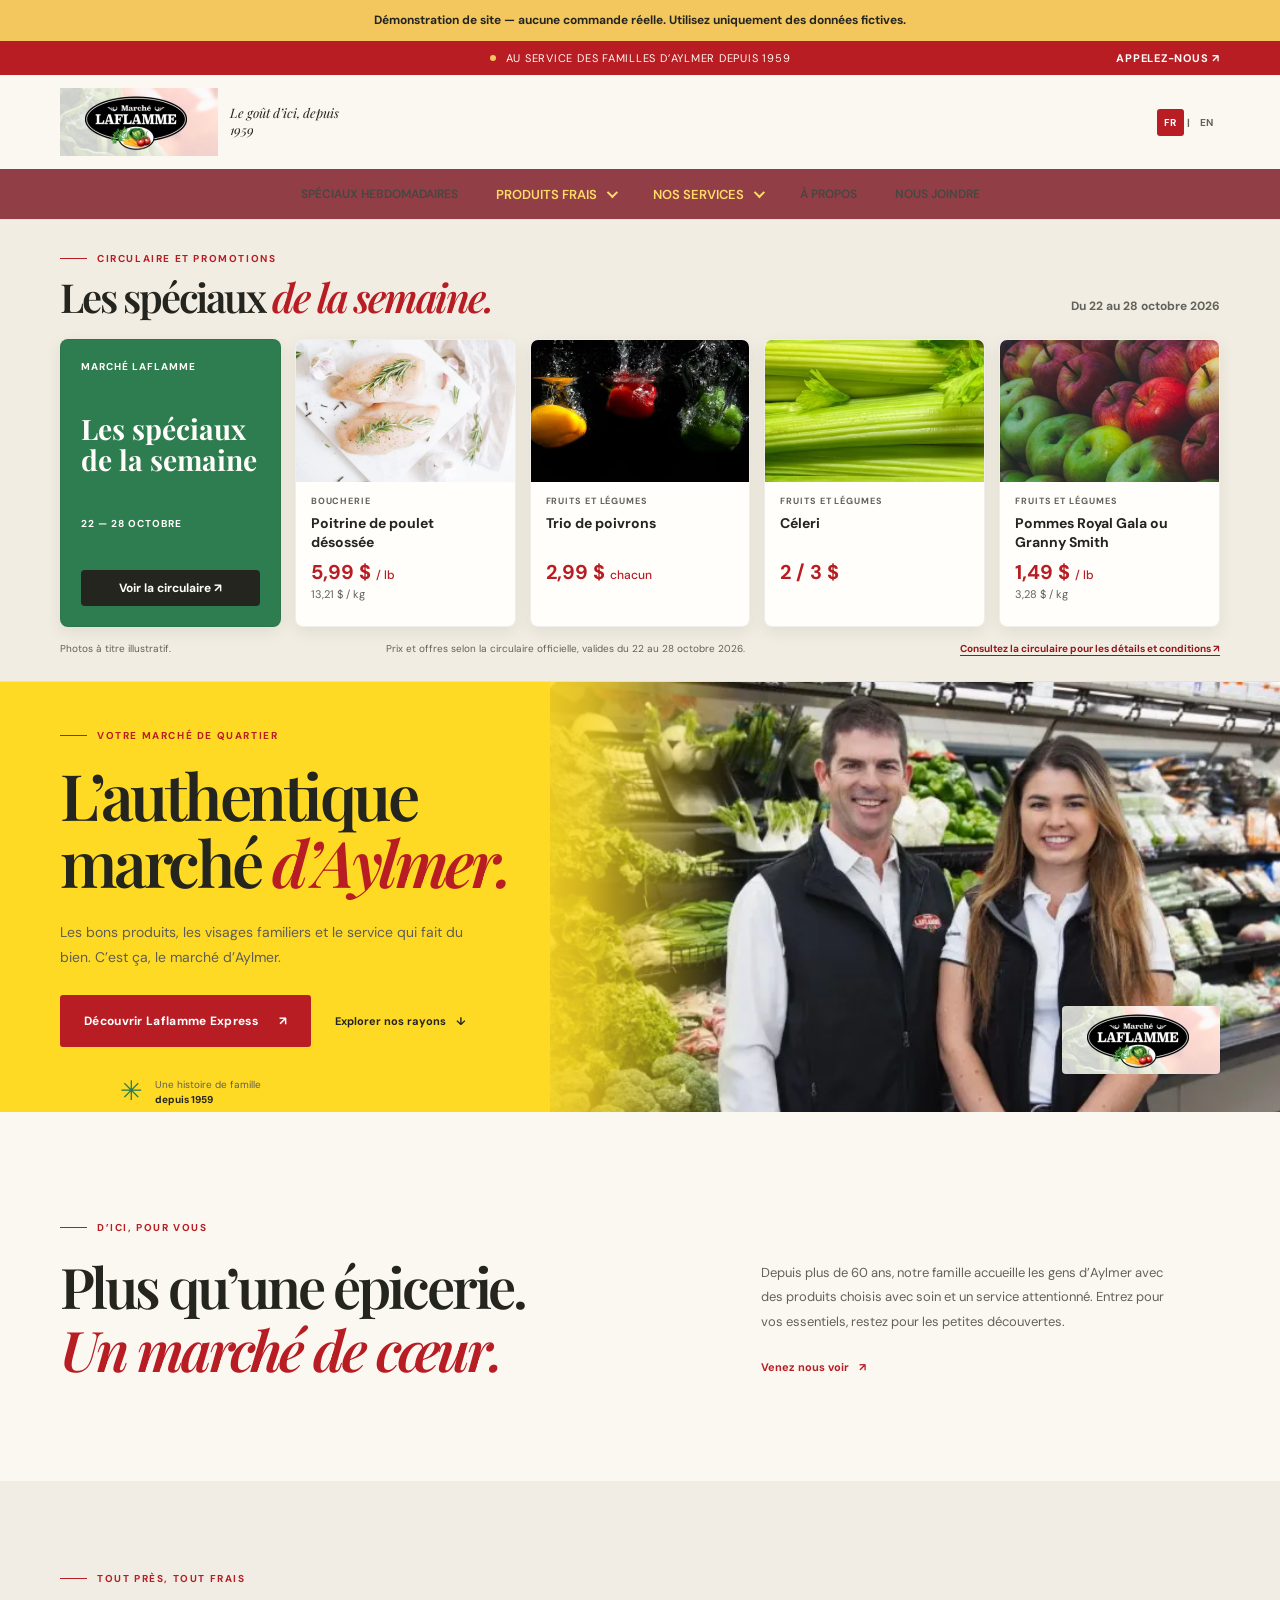
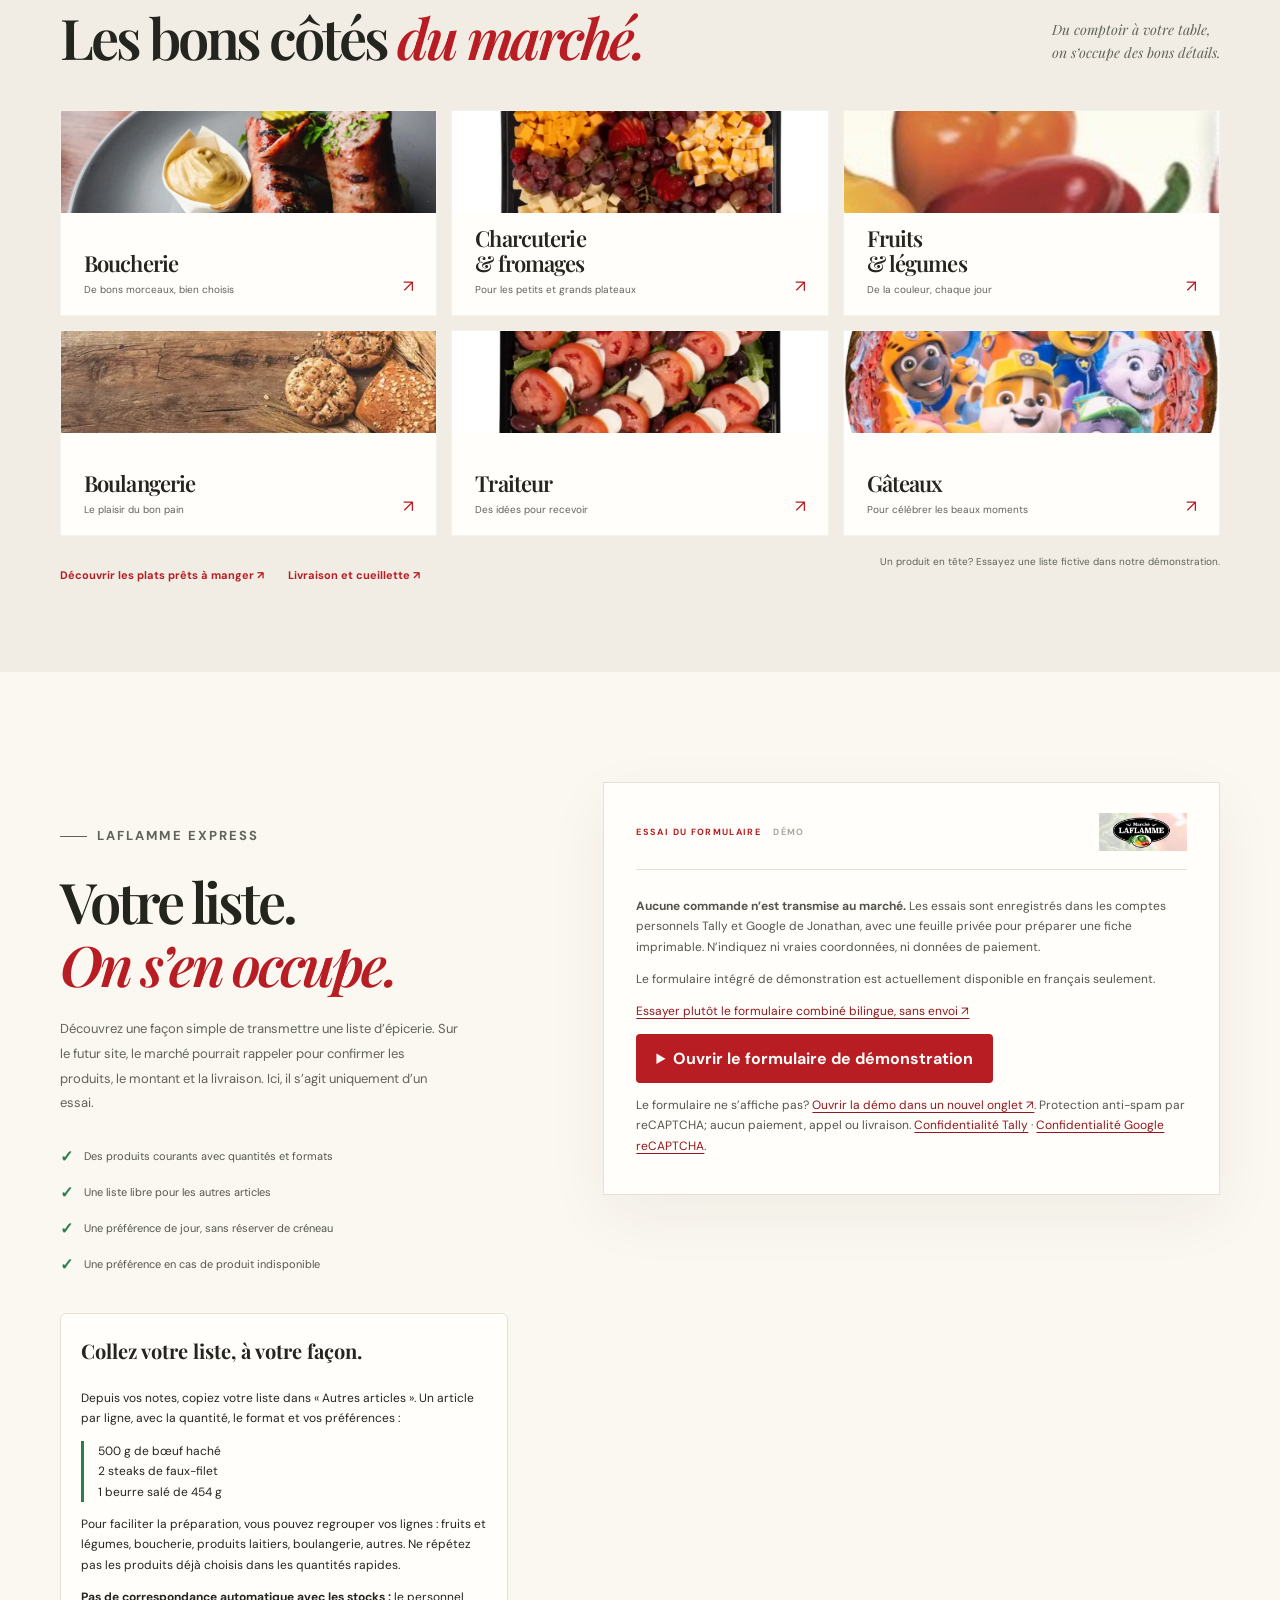
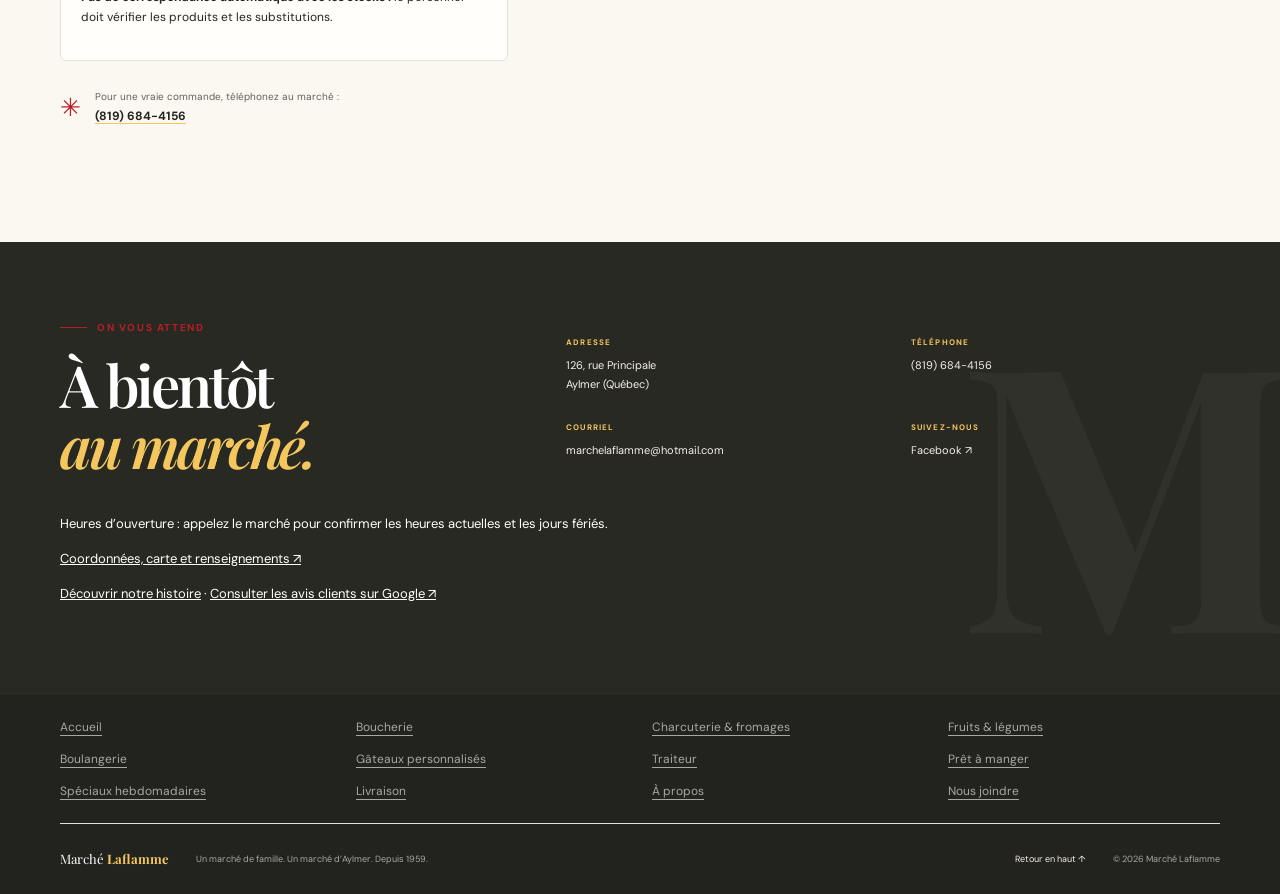
==== index.html @ 91269eae "Replace flyer crops with clear specials photography Co-authored-by: Copilot <223556219+Copilot@users" ====
<!doctype html>
<html lang="fr-CA">
  <head>
    <meta charset="utf-8">
    <meta name="viewport" content="width=device-width, initial-scale=1">
    <meta name="theme-color" content="#fbf8f1">
    <meta
      name="description"
      content="Depuis 1959, Marché Laflamme sert les familles d'Aylmer. Découvrez nos rayons frais et demandez une livraison avec Laflamme Express."
    >
    <title>Marché Laflamme | Le marché d'Aylmer depuis 1959</title>
    <link rel="preconnect" href="https://fonts.googleapis.com">
    <link rel="preconnect" href="https://fonts.gstatic.com" crossorigin>
    <link
      href="https://fonts.googleapis.com/css2?family=DM+Sans:wght@400;500;600;700&family=Playfair+Display:wght@600;700;800&display=swap"
      rel="preload"
      as="style"
      onload="this.onload=null;this.rel='stylesheet'"
    >
    <noscript>
      <link href="https://fonts.googleapis.com/css2?family=DM+Sans:wght@400;500;600;700&family=Playfair+Display:wght@600;700;800&display=swap" rel="stylesheet">
    </noscript>
    <link rel="stylesheet" href="./styles.css?v=20261025-specials-photos">
    <script src="./app.js?v=20261025-pages" defer></script>
    <script src="./language.js" defer></script>
  </head>
  <body>
    <a class="skip-link" href="#contenu">Passer au contenu</a>
    <aside class="demo-banner" aria-label="Avis de démonstration">
      Démonstration de site — aucune commande réelle. Utilisez uniquement des données fictives.
    </aside>

    <div class="announcement">
      <div class="container announcement__inner">
        <span class="announcement__dot" aria-hidden="true"></span>
        <p>Au service des familles d’Aylmer depuis 1959</p>
        <a href="tel:+18196844156">Appelez-nous <span aria-hidden="true">↗</span></a>
      </div>
    </div>

    <header class="site-header">
      <div class="container header__inner">
        <a class="brand" href="#accueil">
          <img class="brand__logo" src="./assets/marche-laflamme-logo.webp" width="316" height="136" alt="Marché Laflamme">
          <span class="brand__caption">Le goût d’ici, depuis 1959</span>
        </a>
        <div class="language-switch" role="group" aria-label="Langue">
          <button type="button" data-language="fr" aria-label="Passer en français">FR</button>
          <span aria-hidden="true">|</span>
          <button type="button" data-language="en" aria-label="Switch to English">EN</button>
        </div>

        <button
          class="menu-toggle"
          type="button"
          aria-expanded="false"
          aria-controls="navigation"
          aria-label="Ouvrir le menu"
        >
          <span></span><span></span>
        </button>

        <nav class="navigation" id="navigation" aria-label="Navigation principale">
          <a href="#circulaire">Circulaire et promotions</a>
          <a href="#rayons">Nos rayons</a>
          <a href="./service-traiteur.html">Traiteur & gâteaux</a>
          <a href="#histoire">Notre marché</a>
          <a href="#contact">Nous joindre</a>
          <a class="button button--small button--red navigation__cta" href="#commande">
            Essayer la démo
            <span aria-hidden="true">↗</span>
          </a>
        </nav>
      </div>
    </header>

    <main id="contenu">
      <section class="specials" id="circulaire" aria-labelledby="specials-title">
        <div class="container specials__inner">
          <div class="specials__heading">
            <div>
              <p class="eyebrow"><span class="eyebrow__line"></span> Circulaire et promotions</p>
              <h2 id="specials-title">Les spéciaux <em>de la semaine.</em></h2>
            </div>
            <p class="specials__dates">Du 22 au 28 octobre 2026</p>
          </div>

          <div class="specials__rail" aria-label="Sélection des spéciaux de la semaine">
            <a class="specials-card specials-card--flyer"
              href="https://marchelaflamme.com/speciaux-hebdomadaires/" target="_blank" rel="noopener noreferrer">
              <span class="specials-card__eyebrow">Marché Laflamme</span>
              <span class="specials-card__flyer-title">Les spéciaux<br>de la semaine</span>
              <span class="specials-card__flyer-date">22 — 28 octobre</span>
              <span class="specials-card__flyer-link">Voir la circulaire <span aria-hidden="true">↗</span></span>
            </a>

            <article class="specials-card">
              <div class="specials-card__image specials-card__image--chicken" aria-hidden="true"></div>
              <div class="specials-card__details">
                <p class="specials-card__category">Boucherie</p>
                <h3>Poitrine de poulet désossée</h3>
                <p class="specials-card__price">5,99 $ <span>/ lb</span></p>
                <p class="specials-card__unit">13,21 $ / kg</p>
              </div>
            </article>

            <article class="specials-card">
              <div class="specials-card__image specials-card__image--peppers" aria-hidden="true"></div>
              <div class="specials-card__details">
                <p class="specials-card__category">Fruits et légumes</p>
                <h3>Trio de poivrons</h3>
                <p class="specials-card__price">2,99 $ <span>chacun</span></p>
              </div>
            </article>

            <article class="specials-card">
              <div class="specials-card__image specials-card__image--celery" aria-hidden="true"></div>
              <div class="specials-card__details">
                <p class="specials-card__category">Fruits et légumes</p>
                <h3>Céleri</h3>
                <p class="specials-card__price">2 / 3 $</p>
              </div>
            </article>

            <article class="specials-card">
              <div class="specials-card__image specials-card__image--apples" aria-hidden="true"></div>
              <div class="specials-card__details">
                <p class="specials-card__category">Fruits et légumes</p>
                <h3>Pommes Royal Gala ou Granny Smith</h3>
                <p class="specials-card__price">1,49 $ <span>/ lb</span></p>
                <p class="specials-card__unit">3,28 $ / kg</p>
              </div>
            </article>
          </div>

          <p class="specials__note">
            <span>Photos à titre illustratif.</span>
            Prix et offres selon la circulaire officielle, valides du 22 au 28 octobre 2026.
            <a href="https://marchelaflamme.com/speciaux-hebdomadaires/" target="_blank" rel="noopener noreferrer">
              Consultez la circulaire pour les détails et conditions <span aria-hidden="true">↗</span>
            </a>
          </p>
        </div>
      </section>

      <section class="hero" id="accueil" aria-labelledby="hero-title">
        <div class="hero__photo" role="img" aria-label="Myriam et son père au rayon des fruits et légumes du Marché Laflamme"></div>
        <div class="hero__wash"></div>
        <div class="container hero__content">
          <p class="eyebrow"><span class="eyebrow__line"></span> Votre marché de quartier</p>
          <h1 id="hero-title">L’authentique<br>marché <em>d’Aylmer.</em></h1>
          <p class="hero__description">
            Les bons produits, les visages familiers et le service qui fait du bien.
            C’est ça, le marché d’Aylmer.
          </p>
          <div class="hero__actions">
            <a class="button button--red" href="#commande">
              Découvrir Laflamme Express <span aria-hidden="true">↗</span>
            </a>
            <a class="text-link" href="#rayons">Explorer nos rayons <span aria-hidden="true">↓</span></a>
          </div>
          <div class="hero__note">
            <span class="hero__note-icon" aria-hidden="true">✳</span>
            <span>Une histoire de famille<br><strong>depuis 1959</strong></span>
          </div>
        </div>
        <img class="hero__logo" src="./assets/marche-laflamme-logo.webp" width="316" height="136" alt="" aria-hidden="true">
      </section>

      <section class="intro section-pad" id="histoire">
        <div class="container intro__grid">
          <div class="intro__heading">
            <p class="eyebrow"><span class="eyebrow__line"></span> D’ici, pour vous</p>
            <h2>Plus qu’une épicerie.<br><em>Un marché de cœur.</em></h2>
          </div>
          <div class="intro__copy">
            <p>
              Depuis plus de 60 ans, notre famille accueille les gens d’Aylmer avec
              des produits choisis avec soin et un service attentionné. Entrez pour
              vos essentiels, restez pour les petites découvertes.
            </p>
            <a class="text-link text-link--red" href="#contact">
              Venez nous voir <span aria-hidden="true">↗</span>
            </a>
          </div>
        </div>
      </section>

      <section class="departments section-pad" id="rayons" aria-labelledby="departments-title">
        <div class="container">
          <div class="section-heading">
            <div>
              <p class="eyebrow"><span class="eyebrow__line"></span> Tout près, tout frais</p>
              <h2 id="departments-title">Les bons côtés <em>du marché.</em></h2>
            </div>
            <p class="section-heading__aside">Du comptoir à votre table,<br>on s’occupe des bons détails.</p>
          </div>

          <div class="department-grid">
            <a class="department-card department-card--meat" href="./service-boucherie.html">
              <img class="department-card__photo" src="./assets/butcher-sausages.webp" width="960" height="640" loading="lazy" alt="" aria-hidden="true">
              <span class="department-card__name">Boucherie</span>
              <span class="department-card__detail">De bons morceaux, bien choisis</span>
              <span class="department-card__arrow" aria-hidden="true">↗</span>
            </a>
            <a class="department-card department-card--cheese" href="./charcuterie-fromage.html">
              <img class="department-card__photo" src="./assets/department-cheese.webp" width="480" height="480" loading="lazy" alt="" aria-hidden="true">
              <span class="department-card__name">Charcuterie<br>& fromages</span>
              <span class="department-card__detail">Pour les petits et grands plateaux</span>
              <span class="department-card__arrow" aria-hidden="true">↗</span>
            </a>
            <a class="department-card department-card--produce" href="./fruits-legumes.html">
              <img class="department-card__photo" src="./assets/department-produce.jpg" width="720" height="288" loading="lazy" alt="" aria-hidden="true">
              <span class="department-card__name">Fruits<br>& légumes</span>
              <span class="department-card__detail">De la couleur, chaque jour</span>
              <span class="department-card__arrow" aria-hidden="true">↗</span>
            </a>
            <a class="department-card department-card--bakery" href="./boulangerie.html">
              <img class="department-card__photo bakery-bread-photo" src="./assets/bakery-bread-480.webp" srcset="./assets/bakery-bread-480.webp 480w, ./assets/bakery-bread-960.webp 960w" sizes="(max-width: 650px) calc((100vw - 46px) / 2), (max-width: 900px) calc((100vw - 76px) / 3), 377px" width="480" height="278" loading="lazy" alt="" aria-hidden="true">
              <span class="department-card__name">Boulangerie</span>
              <span class="department-card__detail">Le plaisir du bon pain</span>
              <span class="department-card__arrow" aria-hidden="true">↗</span>
            </a>
            <a class="department-card department-card--catering" href="./service-traiteur.html">
              <img class="department-card__photo" src="./assets/department-catering.webp" width="480" height="480" loading="lazy" alt="" aria-hidden="true">
              <span class="department-card__name">Traiteur</span>
              <span class="department-card__detail">Des idées pour recevoir</span>
              <span class="department-card__arrow" aria-hidden="true">↗</span>
            </a>
            <a class="department-card department-card--cakes" href="./service-gateaux.html">
              <img class="department-card__photo" src="./assets/department-cake.webp" width="480" height="477" loading="lazy" alt="" aria-hidden="true">
              <span class="department-card__name">Gâteaux</span>
              <span class="department-card__detail">Pour célébrer les beaux moments</span>
              <span class="department-card__arrow" aria-hidden="true">↗</span>
            </a>
          </div>
          <p class="department-footnote">Un produit en tête? Essayez une liste fictive dans notre démonstration.</p>
          <div class="service-actions">
            <a class="text-link text-link--red" href="./pret-a-manger.html">Découvrir les plats prêts à manger ↗</a>
            <a class="text-link text-link--red" href="./livraison.html">Livraison et cueillette ↗</a>
          </div>
        </div>
      </section>

      <section class="order section-pad" id="commande" aria-labelledby="order-title">
        <div class="container order__grid">
          <div class="order__intro">
            <p class="eyebrow"><span class="eyebrow__line"></span> Laflamme Express</p>
            <h2 id="order-title">Votre liste.<br><em>On s’en occupe.</em></h2>
            <p>
              Découvrez une façon simple de transmettre une liste d’épicerie.
              Sur le futur site, le marché pourrait rappeler pour confirmer les produits,
              le montant et la livraison. Ici, il s’agit uniquement d’un essai.
            </p>
            <ul class="order__benefits">
              <li><span aria-hidden="true">✓</span> Des produits courants avec quantités et formats</li>
              <li><span aria-hidden="true">✓</span> Une liste libre pour les autres articles</li>
              <li><span aria-hidden="true">✓</span> Une préférence de jour, sans réserver de créneau</li>
              <li><span aria-hidden="true">✓</span> Une préférence en cas de produit indisponible</li>
            </ul>
            <div class="smart-list-guide">
              <h3>Collez votre liste, à votre façon.</h3>
              <p>Depuis vos notes, copiez votre liste dans « Autres articles ».
                Un article par ligne, avec la quantité, le format et vos préférences :</p>
              <p class="smart-list-guide__example">500 g de bœuf haché<br>2 steaks de faux-filet<br>1 beurre salé de 454 g</p>
              <p>Pour faciliter la préparation, vous pouvez regrouper vos lignes :
                fruits et légumes, boucherie, produits laitiers, boulangerie, autres.
                Ne répétez pas les produits déjà choisis dans les quantités rapides.</p>
              <p><strong>Pas de correspondance automatique avec les stocks :</strong>
                le personnel doit vérifier les produits et les substitutions.</p>
            </div>
            <div class="order__callout">
              <span class="order__callout-icon" aria-hidden="true">✳</span>
              <span>Pour une vraie commande, téléphonez au marché :<br><a href="tel:+18196844156">(819) 684-4156</a></span>
            </div>
          </div>

          <div class="order-card">
            <div class="order-card__top">
              <span class="order-card__step">ESSAI DU FORMULAIRE <span>DÉMO</span></span>
              <img class="order-card__logo" src="./assets/marche-laflamme-logo.webp" width="316" height="136" alt="" aria-hidden="true">
            </div>
            <p class="demo-notice">
              <strong>Aucune commande n’est transmise au marché.</strong>
              Les essais sont enregistrés dans les comptes personnels Tally et Google de Jonathan,
              avec une feuille privée pour préparer une fiche imprimable.
              N’indiquez ni vraies coordonnées, ni données de paiement.
            </p>
            <p class="demo-notice demo-form-language-note">
              Le formulaire intégré de démonstration est actuellement disponible en français seulement.
            </p>
            <p class="demo-notice"><a href="./demande-services.html?service=epicerie#demande">Essayer plutôt le formulaire combiné bilingue, sans envoi ↗</a></p>
            <details class="demo-form-loader">
              <summary>Ouvrir le formulaire de démonstration</summary>
              <p class="demo-notice">En ouvrant ce formulaire, vous chargez Tally et Google reCAPTCHA, qui peuvent utiliser des témoins tiers. Utilisez uniquement des données fictives.</p>
              <iframe
                class="demo-form"
                data-src="https://tally.so/embed/GexPOO?hideTitle=1&amp;transparentBackground=1"
                title="Laflamme Express — formulaire de démonstration, données fictives uniquement"
                referrerpolicy="strict-origin-when-cross-origin"
              ></iframe>
            </details>
            <p class="demo-notice">
              Le formulaire ne s’affiche pas?
              <a href="https://tally.so/r/GexPOO" target="_blank" rel="noopener noreferrer">Ouvrir la démo dans un nouvel onglet ↗</a>.
              Protection anti-spam par reCAPTCHA; aucun paiement, appel ou livraison.
              <a href="https://tally.so/help/privacy-policy" target="_blank" rel="noopener noreferrer">Confidentialité Tally</a>
              · <a href="https://policies.google.com/privacy" target="_blank" rel="noopener noreferrer">Confidentialité Google reCAPTCHA</a>.
            </p>
          </div>
        </div>
      </section>

      <section class="visit section-pad" id="contact" aria-labelledby="visit-title">
        <div class="container visit__inner">
          <div>
            <p class="eyebrow eyebrow--light"><span class="eyebrow__line"></span> On vous attend</p>
            <h2 id="visit-title">À bientôt<br><em>au marché.</em></h2>
          </div>
          <div class="visit__details">
            <div class="visit__detail">
              <span class="visit__label">Adresse</span>
              <a
                href="https://maps.google.com/?q=126+rue+Principale,+Aylmer,+QC"
                target="_blank"
                rel="noopener noreferrer"
              >126, rue Principale<br>Aylmer (Québec)</a>
            </div>
            <div class="visit__detail">
              <span class="visit__label">Téléphone</span>
              <a href="tel:+18196844156">(819) 684-4156</a>
            </div>
            <div class="visit__detail">
              <span class="visit__label">Courriel</span>
              <a href="mailto:marchelaflamme@hotmail.com">marchelaflamme@hotmail.com</a>
            </div>
            <div class="visit__detail">
              <span class="visit__label">Suivez-nous</span>
              <a href="https://www.facebook.com/MarcheLaflamme" target="_blank" rel="noopener noreferrer">
                Facebook <span aria-hidden="true">↗</span>
              </a>
            </div>
          </div>
          <span class="visit__decoration" aria-hidden="true">M</span>
        </div>
        <div class="container visit__more">
          <p>Heures d’ouverture : appelez le marché pour confirmer les heures actuelles et les jours fériés.</p>
          <a href="./contact.html">Coordonnées, carte et renseignements ↗</a>
          <p><a href="./a-propos.html">Découvrir notre histoire</a> · <a href="https://maps.google.com/?q=March%C3%A9+Laflamme+126+rue+Principale+Gatineau" target="_blank" rel="noopener noreferrer">Consulter les avis clients sur Google ↗</a></p>
        </div>
      </section>
    </main>

    <footer class="site-footer">
      <div class="container site-footer__inner">
        <a class="footer-brand" href="#accueil">Marché <strong>Laflamme</strong></a>
        <p>Un marché de famille. Un marché d’Aylmer. Depuis 1959.</p>
        <a class="site-footer__top" href="#accueil">Retour en haut ↑</a>
        <span class="site-footer__copyright">© <span id="current-year"></span> Marché Laflamme</span>
      </div>
    </footer>
  </body>
</html>
---- styles.css ----
:root {
  color-scheme: light;
  --red: #b81d24;
  --red-dark: #94171d;
  --gold: #f4c75e;
  --green: #2e7d50;
  --ink: #24251f;
  --muted: #60625b;
  --paper: #fbf8f1;
  --cream: #f2ede2;
  --white: #fffefa;
  --line: #e6e0d5;
  --serif: "Playfair Display", Georgia, serif;
  --sans: "DM Sans", "Segoe UI", sans-serif;
}

* {
  box-sizing: border-box;
}

html {
  scroll-behavior: smooth;
  scroll-padding-top: 96px;
}

body {
  margin: 0;
  background: var(--paper);
  color: var(--ink);
  font-family: var(--sans);
  -webkit-font-smoothing: antialiased;
}

body,
button,
input,
textarea,
select {
  font-family: var(--sans);
}

a {
  color: inherit;
}

button,
input,
textarea,
select {
  font-size: inherit;
}

button,
a {
  -webkit-tap-highlight-color: transparent;
}

::selection {
  background: var(--gold);
  color: var(--ink);
}

.container {
  width: min(1160px, calc(100% - 64px));
  margin-inline: auto;
}

.skip-link {
  position: absolute;
  z-index: 100;
  top: 10px;
  left: 10px;
  padding: 10px 16px;
  transform: translateY(-150%);
  border-radius: 4px;
  background: var(--white);
  color: var(--ink);
}

.skip-link:focus {
  transform: translateY(0);
}

.announcement {
  background: var(--red);
  color: #fffaf0;
  font-size: 11px;
  letter-spacing: .07em;
  text-transform: uppercase;
}

.demo-banner {
  padding: 11px 20px;
  background: #f4c75e;
  color: var(--ink);
  font-size: 12px;
  font-weight: 700;
  line-height: 1.6;
  text-align: center;
}

.demo-form {
  display: block;
  width: 100%;
  height: 1500px;
  border: 0;
}

.demo-form-loader summary {
  width: fit-content;
  padding: 14px 20px;
  border-radius: 4px;
  background: var(--red);
  color: var(--white);
  cursor: pointer;
  font-weight: 700;
}

.demo-form-loader summary:focus-visible {
  outline: 3px solid var(--ink);
  outline-offset: 3px;
}

.demo-notice {
  margin: 12px 0;
  color: #54564e;
  font-size: 12px;
  line-height: 1.7;
}

.demo-notice a {
  color: var(--red-dark);
  text-underline-offset: 3px;
}

.announcement__inner {
  display: flex;
  min-height: 34px;
  align-items: center;
  justify-content: center;
  gap: 10px;
  position: relative;
}

.announcement p {
  margin: 0;
}

.announcement a {
  position: absolute;
  right: 0;
  color: var(--white);
  font-weight: 700;
  text-decoration: none;
}

.announcement__dot {
  width: 6px;
  height: 6px;
  border-radius: 50%;
  background: var(--gold);
}

.site-header {
  position: relative;
  z-index: 10;
  background: var(--paper);
}

.header__inner {
  display: flex;
  min-height: 94px;
  align-items: center;
  justify-content: space-between;
  gap: 28px;
}

.brand {
  display: inline-flex;
  align-items: center;
  gap: 12px;
  color: var(--ink);
  text-decoration: none;
}

.brand__logo {
  display: block;
  width: 158px;
  height: auto;
}

.brand__caption {
  max-width: 115px;
  font-family: var(--serif);
  font-size: 13px;
  font-style: italic;
  line-height: 1.3;
}

.language-switch {
  display: inline-flex;
  flex: 0 0 auto;
  align-items: center;
  gap: 3px;
  color: var(--muted);
  font-size: 10px;
  font-weight: 700;
  letter-spacing: .05em;
}

.language-switch button {
  min-width: 27px;
  padding: 7px 4px;
  border: 0;
  border-radius: 3px;
  background: transparent;
  color: inherit;
  font: inherit;
  cursor: pointer;
}

.language-switch button[aria-pressed="true"] {
  background: var(--red);
  color: white;
}

.language-switch button:focus-visible {
  outline: 2px solid var(--red);
  outline-offset: 2px;
}

.navigation-bar {
  background: #913e47;
}

.navigation-bar .navigation {
  justify-content: center;
  min-height: 50px;
  gap: clamp(18px, 3vw, 38px);
}

.navigation-bar .navigation > a,
.navigation-bar .department-menu > summary {
  color: #ffdc67;
  font-size: 13px;
  font-weight: 600;
  text-transform: uppercase;
}

.navigation-bar .navigation > a:hover,
.navigation-bar .navigation > a[aria-current="page"],
.navigation-bar .department-menu > summary:hover {
  color: white;
}

.navigation-bar .department-menu > summary {
  display: flex;
  align-items: center;
  gap: 10px;
  list-style: none;
}

.navigation-bar .department-menu > summary::-webkit-details-marker {
  display: none;
}

.navigation-bar .department-menu > summary::after {
  width: 6px;
  height: 6px;
  transform: rotate(45deg) translateY(-2px);
  border-right: 2px solid currentColor;
  border-bottom: 2px solid currentColor;
  content: "";
}

.navigation-bar .department-menu[open] > summary::after {
  transform: rotate(225deg);
}

.navigation-bar .navigation :is(a, summary):focus-visible {
  outline: 2px solid currentColor;
  outline-offset: 4px;
}

.navigation {
  display: flex;
  align-items: center;
  gap: clamp(19px, 2.8vw, 39px);
}

.navigation > a:not(.button) {
  color: #464740;
  font-size: 12px;
  font-weight: 600;
  text-decoration: none;
  transition: color .18s ease;
}

.navigation > a:not(.button):hover {
  color: var(--red);
}

.department-menu {
  position: relative;
  font-size: 12px;
  font-weight: 600;
}

.department-menu summary {
  padding-block: 14px;
  cursor: pointer;
}

.department-menu__links {
  position: absolute;
  z-index: 20;
  top: 100%;
  left: 0;
  display: grid;
  width: 245px;
  padding: 12px;
  border: 1px solid var(--line);
  border-radius: 6px;
  background: var(--paper);
  box-shadow: 0 12px 24px rgb(31 26 17 / 12%);
}

.department-menu__links a {
  padding: 12px;
  text-decoration: none;
}

.department-menu__links a:hover,
.department-menu__links a[aria-current="page"] {
  background: var(--cream);
  color: var(--red);
}

.footer-directory {
  display: grid;
  grid-template-columns: repeat(4, minmax(0, 1fr));
  gap: 16px 24px;
  padding-block: 24px;
  border-bottom: 1px solid var(--line);
  font-size: 12px;
}

.footer-directory a {
  width: fit-content;
  text-underline-offset: 4px;
}

.catalog-grid {
  display: grid;
  grid-template-columns: repeat(4, minmax(0, 1fr));
  gap: 14px;
}

.produce-freshness {
  padding-bottom: 0;
}

.produce-freshness__inner {
  display: grid;
  grid-template-columns: 150px minmax(0, 1fr);
  align-items: center;
  gap: 32px;
}

.produce-freshness__inner > img {
  width: 100%;
  height: auto;
  border-radius: 6px;
}

.produce-freshness h2 {
  margin: 0;
  font-family: var(--serif);
  font-size: 30px;
}

.produce-freshness p:not(.eyebrow) {
  color: var(--muted);
  font-size: 14px;
  line-height: 1.8;
}

.produce-menu {
  display: grid;
  grid-template-columns: repeat(2, minmax(0, 1fr));
  gap: 32px;
  margin-block: 24px;
}

.produce-menu h2 {
  font-family: var(--serif);
  font-size: 27px;
}

.produce-menu__items {
  display: grid;
  gap: 12px;
}

.produce-menu__item {
  display: grid;
  grid-template-columns: 100px minmax(0, 1fr);
  align-items: start;
  gap: 16px;
  padding: 18px;
  border: 1px solid var(--line);
  border-radius: 6px;
  background: var(--white);
}

.produce-menu__item img {
  width: 100%;
  height: auto;
  border-radius: 4px;
}

.produce-menu__item h3 {
  margin: 0 0 6px;
  font-family: var(--serif);
  font-size: 19px;
}

.produce-menu__item p {
  margin: 6px 0 0;
  color: var(--muted);
  font-size: 13px;
  line-height: 1.7;
}

.produce-menu__item .produce-menu__price,
.produce-menu__item .catalog-portion {
  color: var(--red);
  font-weight: 700;
}

.produce-menu__item .produce-menu__price {
  font-size: 16px;
}

@media (max-width: 900px) {
  .produce-menu {
    grid-template-columns: minmax(0, 1fr);
  }
}

@media (max-width: 650px) {
  .produce-freshness__inner {
    grid-template-columns: 85px minmax(0, 1fr);
    align-items: start;
    gap: 16px;
  }

  .produce-menu__item {
    grid-template-columns: 75px minmax(0, 1fr);
    gap: 12px;
    padding: 14px;
  }
}

.butchery-card h2 {
  margin-top: 0;
  font-family: var(--serif);
  font-size: 23px;
}

.catalog-grid .butchery-card {
  min-height: 0;
  padding: 20px;
}

.catalog-grid .butchery-card h3 {
  margin-top: 0;
}

.butchery-card .catalog-portion {
  margin-top: 12px;
  color: var(--red);
  font-weight: 700;
}

.table-scroll {
  max-width: 100%;
  min-width: 0;
  overflow-x: auto;
}

.pricing-table {
  width: 100%;
  border-collapse: collapse;
  background: var(--white);
  font-size: 14px;
  line-height: 1.6;
  text-align: left;
}

.pricing-table caption {
  padding: 12px;
  color: var(--muted);
  text-align: left;
}

.pricing-table th,
.pricing-table td {
  padding: 16px;
  border-bottom: 1px solid var(--line);
}

.pricing-table thead {
  background: var(--red);
  color: white;
}

.pricing-table tbody tr:nth-child(even) {
  background: var(--cream);
}

.pricing-table td {
  white-space: nowrap;
}

.contact-layout {
  display: grid;
  grid-template-columns: minmax(0, 1fr) minmax(0, 1.4fr);
  gap: 32px;
  margin-top: 24px;
}

.contact-details a,
.contact-details address {
  overflow-wrap: anywhere;
  font-size: 14px;
  font-style: normal;
  line-height: 1.7;
}

.store-map {
  width: 100%;
  max-width: 100%;
  border: 1px solid var(--line);
  border-radius: 6px;
}

.history-timeline {
  display: grid;
  gap: 0;
  margin: 0;
  padding: 0;
  list-style: none;
}

.service-hero.history-overview {
  padding-block: 32px;
}

.history-overview__grid {
  display: grid;
  grid-template-columns: repeat(2, minmax(0, 1fr));
  align-items: start;
  gap: 48px;
}

.history-overview h1 {
  margin-bottom: 12px;
  font-size: clamp(32px, 3.4vw, 46px);
}

.history-overview .service-hero__lead {
  margin-bottom: 18px;
}

.history-overview__image {
  display: block;
  width: 100%;
  height: auto;
  max-height: 230px;
  border-radius: 8px;
  object-fit: cover;
  object-position: center top;
}

.history-overview .service-actions {
  margin-top: 18px;
}

.history-overview .service-section-heading {
  margin-bottom: 12px;
}

.history-overview .service-section-heading h2 {
  font-size: clamp(28px, 3vw, 38px);
}

.history-overview .history-timeline li {
  grid-template-columns: 90px minmax(0, 1fr);
  gap: 16px;
  padding-block: 16px;
}

.history-overview .history-timeline h3 {
  margin-bottom: 6px;
  font-size: 17px;
}

.history-overview .history-timeline p {
  margin: 0;
}

@media (max-width: 760px) {
  .history-overview__grid {
    grid-template-columns: minmax(0, 1fr);
    gap: 32px;
  }
}

.history-timeline li {
  display: grid;
  grid-template-columns: 120px minmax(0, 1fr);
  gap: 24px;
  padding: 24px 0;
  border-bottom: 1px solid var(--line);
}

.history-timeline strong {
  color: var(--red);
}

.history-timeline h3 {
  margin-top: 0;
}

.history-timeline p,
.meal-lists li {
  color: var(--muted);
  font-size: 14px;
  line-height: 1.8;
}

.meal-lists ul {
  padding-left: 18px;
}

.flyer-image {
  display: block;
  width: min(100%, 850px);
  height: auto;
  margin: 24px auto 0;
}

.visit__more {
  position: relative;
  padding-top: 24px;
  font-size: 13px;
  line-height: 1.7;
}

@media (max-width: 1100px) {
  .navigation {
    gap: 16px;
  }
}

@media (max-width: 900px) {
  .navigation-bar .navigation {
    gap: 18px;
  }

  .navigation-bar .navigation > a,
  .navigation-bar .department-menu > summary {
    font-size: 11px;
  }

  .catalog-grid {
    grid-template-columns: repeat(2, minmax(0, 1fr));
  }
}

@media (max-width: 760px) {
  .navigation-bar .navigation {
    width: auto;
    min-height: 0;
    gap: 0;
    background: #913e47;
  }

  .navigation-bar .department-menu__links {
    background: var(--paper);
  }

  .navigation-bar .navigation > a,
  .navigation-bar .department-menu > summary {
    padding-block: 15px;
    border-bottom-color: rgb(255 220 103 / 25%);
    font-size: 12px;
  }

  .navigation-bar .department-menu {
    border-bottom-color: rgb(255 220 103 / 25%);
  }

  .department-menu {
    border-bottom: 1px solid var(--line);
  }

  .department-menu__links {
    position: static;
    width: 100%;
    border: 0;
    box-shadow: none;
  }

  .navigation.is-open {
    max-height: calc(100dvh - 110px);
    overflow-y: auto;
  }

  .footer-directory {
    grid-template-columns: repeat(2, minmax(0, 1fr));
  }

  .catalog-grid {
    grid-template-columns: minmax(0, 1fr);
  }

  .contact-layout {
    grid-template-columns: minmax(0, 1fr);
  }

  .history-timeline li {
    grid-template-columns: 85px minmax(0, 1fr);
    gap: 12px;
  }

  .pricing-table th,
  .pricing-table td {
    padding: 12px;
  }
}

.button {
  display: inline-flex;
  min-height: 52px;
  align-items: center;
  justify-content: center;
  gap: 21px;
  padding: 0 24px;
  border: 0;
  border-radius: 3px;
  color: white;
  font-size: 12px;
  font-weight: 700;
  letter-spacing: .025em;
  text-decoration: none;
  transition: background .2s ease, transform .2s ease;
}

.button:hover {
  transform: translateY(-2px);
}

.button--red {
  background: var(--red);
}

.button--red:hover {
  background: var(--red-dark);
}

.button--small {
  min-height: 42px;
  gap: 13px;
  padding: 0 18px;
  font-size: 11px;
}

.button--gold {
  background: var(--gold);
  color: var(--ink);
}

.button--gold:hover {
  background: #ffdb78;
}

.menu-toggle {
  display: none;
  width: 44px;
  height: 44px;
  align-items: center;
  justify-content: center;
  flex-direction: column;
  gap: 6px;
  border: 1px solid var(--line);
  border-radius: 50%;
  background: transparent;
  cursor: pointer;
}

.menu-toggle span {
  width: 16px;
  height: 1px;
  background: var(--ink);
}

.hero {
  min-height: 430px;
  overflow: hidden;
  position: relative;
  display: flex;
  align-items: center;
  background: #ffda24;
}

.hero__photo,
.hero__wash {
  position: absolute;
  inset: 0;
}

.hero__photo {
  left: 43%;
  background-image: url("./assets/marche-laflamme-equipe.webp");
  background-position: center top;
  background-size: cover;
}

.hero__wash {
  background: linear-gradient(90deg, #ffda24 0%, #ffda24 40%, rgba(255, 218, 36, .8) 46%, transparent 58%);
}

.hero__content {
  z-index: 1;
  position: relative;
  padding-top: 24px;
  padding-bottom: 42px;
}

.eyebrow {
  display: flex;
  align-items: center;
  gap: 10px;
  margin: 0 0 20px;
  color: var(--red);
  font-size: 10px;
  font-weight: 700;
  letter-spacing: .16em;
  text-transform: uppercase;
}

.eyebrow__line {
  width: 27px;
  height: 1px;
  background: currentColor;
}

.hero h1,
.section-heading h2,
.intro h2,
.specials h2,
.order h2,
.visit h2 {
  margin: 0;
  font-family: var(--serif);
  font-weight: 600;
  letter-spacing: -.055em;
}

.hero h1 {
  max-width: 550px;
  font-size: clamp(53px, 5vw, 64px);
  line-height: 1.04;
}

.hero h1 em,
.section-heading h2 em,
.intro h2 em,
.specials h2 em,
.order h2 em,
.visit h2 em {
  color: var(--red);
  font-weight: 600;
}

.hero__description {
  max-width: 405px;
  margin: 24px 0 25px;
  color: #5e5d56;
  font-size: 14px;
  line-height: 1.8;
}

.hero__actions {
  display: flex;
  align-items: center;
  gap: 24px;
}

.text-link {
  display: inline-flex;
  align-items: center;
  gap: 10px;
  font-size: 11px;
  font-weight: 700;
  text-decoration: none;
}

.text-link--red {
  color: var(--red);
}

.hero__note {
  display: flex;
  align-items: center;
  gap: 12px;
  position: absolute;
  left: max(32px, calc((100vw - 1160px) / 2));
  bottom: -23px;
  color: #605f56;
  font-size: 10px;
  line-height: 1.5;
}

.hero__note strong {
  color: var(--ink);
}

.hero__note-icon {
  color: var(--green);
  font-size: 27px;
}

.hero__logo {
  position: absolute;
  z-index: 1;
  right: max(38px, calc((100vw - 1160px) / 2));
  bottom: 38px;
  width: 158px;
  height: auto;
  border-radius: 4px;
}

.section-pad {
  padding: 104px 0;
}

.intro {
  padding-top: 109px;
  padding-bottom: 100px;
}

.intro__grid {
  display: grid;
  grid-template-columns: 1fr .75fr;
  align-items: end;
  gap: 90px;
}

.intro h2,
.section-heading h2,
.order h2 {
  font-size: clamp(38px, 4.5vw, 56px);
  line-height: 1.13;
}

.intro__copy {
  max-width: 405px;
  padding-bottom: 5px;
}

.intro__copy p,
.order__intro > p {
  margin: 0 0 20px;
  color: var(--muted);
  font-size: 13px;
  line-height: 1.9;
}

.departments {
  padding-top: 91px;
  padding-bottom: 90px;
  background: #f1ede4;
}

.section-heading {
  display: flex;
  align-items: end;
  justify-content: space-between;
  gap: 30px;
  margin-bottom: 42px;
}

.section-heading__aside {
  margin: 0 0 4px;
  color: var(--muted);
  font-family: var(--serif);
  font-size: 14px;
  font-style: italic;
  line-height: 1.65;
}

.department-grid {
  display: grid;
  grid-template-columns: repeat(3, 1fr);
  gap: 14px;
}

.department-card {
  min-height: 206px;
  display: flex;
  flex-direction: column;
  align-items: flex-start;
  position: relative;
  overflow: hidden;
  padding: 22px 23px 19px;
  border: 1px solid rgba(69, 59, 42, .06);
  background: var(--white);
  color: var(--ink);
  text-decoration: none;
  transition: transform .2s ease, box-shadow .2s ease;
}

.department-card__photo {
  position: absolute;
  z-index: 0;
  inset: 0 0 auto;
  display: block;
  width: 100%;
  height: 50%;
  background-color: var(--paper);
  object-fit: cover;
  object-position: center;
}

.department-card:hover {
  transform: translateY(-3px);
  box-shadow: 0 12px 30px rgba(61, 48, 27, .08);
}

.department-card__icon {
  display: none;
}

.department-card__name {
  position: relative;
  z-index: 1;
  margin-top: auto;
  font-family: var(--serif);
  font-size: 22px;
  font-weight: 600;
  letter-spacing: -.04em;
  line-height: 1.14;
}

.department-card__detail {
  position: relative;
  z-index: 1;
  margin-top: 7px;
  color: var(--muted);
  font-size: 10px;
}

.department-card__arrow {
  position: absolute;
  z-index: 1;
  right: 22px;
  bottom: 18px;
  color: var(--red);
  font-size: 17px;
}

.department-card--produce .department-card__icon,
.department-card--bakery .department-card__icon {
  color: var(--green);
}

.department-card--catering .department-card__icon {
  color: #ba7b2c;
}

.department-footnote {
  margin: 19px 0 0;
  color: var(--muted);
  font-size: 10px;
  text-align: right;
}

.specials {
  overflow: hidden;
  padding-block: 32px 24px;
  background: var(--cream);
  border-top: 1px solid var(--line);
  border-bottom: 1px solid var(--line);
}

.specials__heading {
  display: flex;
  align-items: end;
  justify-content: space-between;
  gap: 24px;
  margin-bottom: 20px;
}

.specials__heading .eyebrow {
  margin-bottom: 10px;
}

.specials h2 {
  font-size: clamp(30px, 3.4vw, 40px);
  line-height: 1.1;
}

.specials__dates {
  flex: 0 0 auto;
  margin: 0 0 5px;
  color: var(--muted);
  font-size: 12px;
  font-weight: 700;
}

.specials__rail {
  display: grid;
  grid-template-columns: repeat(5, minmax(0, 1fr));
  gap: 14px;
}

.specials-card {
  min-width: 0;
  overflow: hidden;
  border: 1px solid rgba(36, 37, 31, .07);
  border-radius: 8px;
  background: var(--white);
  box-shadow: 0 5px 16px rgba(36, 37, 31, .08);
}

.specials-card__image {
  height: 142px;
  background-repeat: no-repeat;
  background-size: cover;
  background-position: center;
  background-color: var(--paper);
}

.specials-card__image--chicken {
  background-image: url("./assets/specials-chicken.webp");
}

.specials-card__image--peppers {
  background-image: url("./assets/specials-peppers.webp");
}

.specials-card__image--celery {
  background-image: url("./assets/specials-celery.webp");
}

.specials-card__image--apples {
  background-image: url("./assets/specials-apples.webp");
}

.specials-card__details {
  min-height: 144px;
  padding: 13px 15px 16px;
}

.specials-card__category {
  margin: 0 0 7px;
  color: var(--muted);
  font-size: 9px;
  font-weight: 700;
  letter-spacing: .1em;
  text-transform: uppercase;
}

.specials-card h3 {
  min-height: 38px;
  margin: 0 0 8px;
  font-size: 14px;
  line-height: 1.35;
}

.specials-card__price {
  margin: 0;
  color: var(--red);
  font-size: 20px;
  font-weight: 700;
  line-height: 1.2;
}

.specials-card__price span {
  font-size: 12px;
  font-weight: 500;
}

.specials-card__unit {
  margin: 3px 0 0;
  color: var(--muted);
  font-size: 11px;
}

.specials-card--flyer {
  display: flex;
  min-height: 286px;
  flex-direction: column;
  align-items: flex-start;
  justify-content: space-between;
  padding: 20px;
  background: var(--green);
  color: #fffefa;
  text-decoration: none;
}

.specials-card--flyer:hover {
  background: #256943;
}

.specials-card--flyer:focus-visible {
  outline: 3px solid var(--red);
  outline-offset: 3px;
}

.specials-card__eyebrow,
.specials-card__flyer-date {
  font-size: 10px;
  font-weight: 700;
  letter-spacing: .1em;
  text-transform: uppercase;
}

.specials-card__flyer-title {
  font-family: var(--serif);
  font-size: clamp(23px, 2.2vw, 30px);
  font-weight: 700;
  line-height: 1.1;
}

.specials-card__flyer-date {
  color: var(--white);
}

.specials-card__flyer-link {
  width: 100%;
  padding: 10px 12px;
  border-radius: 4px;
  background: var(--ink);
  font-size: 12px;
  font-weight: 700;
  text-align: center;
}

.specials__note {
  display: flex;
  flex-wrap: wrap;
  justify-content: space-between;
  gap: 8px 20px;
  margin: 14px 0 0;
  color: var(--muted);
  font-size: 10px;
  line-height: 1.6;
}

.specials__note a {
  color: var(--red-dark);
  font-weight: 700;
  text-underline-offset: 3px;
}

.smart-list-guide {
  margin-block: 24px;
  padding: 20px;
  border: 1px solid var(--line);
  border-radius: 6px;
  background: var(--white);
  font-size: 12px;
  line-height: 1.7;
}

.smart-list-guide h3 {
  margin-top: 0;
  font-family: var(--serif);
  font-size: 20px;
}

.smart-list-guide__example {
  padding-left: 14px;
  border-left: 3px solid var(--green);
}

.order {
  padding-top: 110px;
  padding-bottom: 112px;
}

.order__grid {
  display: grid;
  grid-template-columns: .8fr 1.1fr;
  align-items: start;
  gap: 95px;
}

.order__intro {
  position: sticky;
  top: 40px;
  padding-top: 20px;
}

.order__intro > p {
  max-width: 400px;
  margin-top: 22px;
}

.order__benefits {
  display: grid;
  gap: 15px;
  margin: 30px 0 38px;
  padding: 0;
  list-style: none;
}

.order__benefits li {
  display: flex;
  align-items: center;
  gap: 11px;
  color: #54564e;
  font-size: 11px;
}

.order__benefits li span {
  color: var(--green);
  font-size: 16px;
  font-weight: 700;
}

.order__callout {
  display: flex;
  align-items: center;
  gap: 14px;
  color: var(--muted);
  font-size: 10px;
  line-height: 1.8;
}

.order__callout-icon {
  color: var(--red);
  font-size: 25px;
}

.order__callout a {
  color: var(--ink);
  font-size: 12px;
  font-weight: 700;
  text-decoration-color: var(--gold);
  text-underline-offset: 3px;
}

.order-card {
  padding: 30px 32px 26px;
  border: 1px solid var(--line);
  background: var(--white);
  box-shadow: 0 20px 60px rgba(49, 43, 31, .055);
}

.order-card__top {
  display: flex;
  align-items: center;
  justify-content: space-between;
  margin-bottom: 26px;
  padding-bottom: 18px;
  border-bottom: 1px solid var(--line);
}

.order-card__step {
  color: var(--red);
  font-size: 9px;
  font-weight: 700;
  letter-spacing: .15em;
}

.order-card__step span {
  margin-left: 9px;
  color: #aaa79e;
}

.order-card__logo {
  width: 88px;
  height: auto;
  flex-shrink: 0;
}

.order-form {
  display: grid;
  gap: 16px;
}

.form-row {
  display: grid;
  grid-template-columns: 1fr 1fr;
  gap: 14px;
}

.field {
  display: grid;
  gap: 7px;
  min-width: 0;
}

.field label {
  color: #45463f;
  font-size: 10px;
  font-weight: 700;
}

.field input,
.field textarea,
.field select {
  width: 100%;
  min-height: 45px;
  padding: 11px 12px;
  border: 1px solid #e3ded4;
  border-radius: 2px;
  outline: none;
  background: #fffefa;
  color: var(--ink);
  font-size: 11px;
  transition: border-color .15s ease, box-shadow .15s ease;
}

.field textarea {
  min-height: 120px;
  resize: vertical;
  line-height: 1.65;
}

.field input::placeholder,
.field textarea::placeholder {
  color: #aaa79e;
}

.field input:focus,
.field textarea:focus,
.field select:focus {
  border-color: var(--red);
  box-shadow: 0 0 0 3px rgba(184, 29, 36, .09);
}

.field__hint {
  color: #89877f;
  font-size: 9px;
}

.order-form__submit {
  width: 100%;
  margin-top: 2px;
  cursor: pointer;
}

.order-form__submit:disabled {
  cursor: wait;
  opacity: .7;
  transform: none;
}

.form-status {
  min-height: 16px;
  margin: -4px 0 0;
  color: var(--green);
  font-size: 11px;
  line-height: 1.5;
}

.form-status[data-state="error"] {
  color: var(--red-dark);
}

.order-form__privacy {
  margin: 0;
  color: #8b887f;
  font-size: 9px;
  line-height: 1.6;
  text-align: center;
}

.visit {
  overflow: hidden;
  position: relative;
  padding-top: 79px;
  padding-bottom: 77px;
  background: #292923;
  color: white;
}

.visit__inner {
  display: grid;
  grid-template-columns: .8fr 1.2fr;
  align-items: center;
  gap: 70px;
  position: relative;
}

.visit h2 {
  position: relative;
  z-index: 1;
  font-size: clamp(41px, 5vw, 58px);
  line-height: 1.05;
}

.visit h2 em {
  color: var(--gold);
}

.visit__details {
  display: grid;
  grid-template-columns: 1fr 1fr;
  gap: 28px 35px;
  position: relative;
  z-index: 1;
}

.visit__detail {
  display: flex;
  flex-direction: column;
  align-items: flex-start;
  gap: 9px;
}

.visit__label {
  color: var(--gold);
  font-size: 8px;
  font-weight: 700;
  letter-spacing: .15em;
  text-transform: uppercase;
}

.visit__detail a {
  color: #f4f0e5;
  font-size: 11px;
  line-height: 1.7;
  text-decoration: none;
}

.visit__detail a:hover {
  text-decoration: underline;
  text-decoration-color: var(--gold);
  text-underline-offset: 4px;
}

.visit__decoration {
  position: absolute;
  right: -80px;
  bottom: -190px;
  color: rgba(255, 255, 255, .035);
  font-family: var(--serif);
  font-size: 370px;
  font-weight: 700;
  line-height: 1;
}

.site-footer {
  background: #22221e;
  color: rgba(255, 255, 255, .6);
}

.site-footer__inner {
  display: grid;
  min-height: 70px;
  grid-template-columns: auto 1fr auto auto;
  align-items: center;
  gap: 27px;
  font-size: 9px;
}

.footer-brand {
  color: white;
  font-family: var(--serif);
  font-size: 13px;
  text-decoration: none;
}

.footer-brand strong {
  color: var(--gold);
}

.site-footer p {
  margin: 0;
}

.site-footer__top {
  color: #f4f0e5;
  text-decoration: none;
}

.site-footer__copyright {
  white-space: nowrap;
}

@media (max-width: 900px) {
  .container {
    width: min(100% - 48px, 720px);
  }

  .navigation {
    gap: 17px;
  }

  .navigation > a:not(.button) {
    font-size: 10px;
  }

  .hero {
    min-height: 430px;
  }

  .hero__photo {
    background-position: 58% top;
  }

  .hero__note {
    left: 24px;
  }

  .hero__logo {
    right: 32px;
    width: 130px;
  }

  .intro__grid {
    gap: 50px;
  }

  .specials__rail {
    grid-auto-columns: minmax(190px, 1fr);
    grid-auto-flow: column;
    grid-template-columns: none;
    overflow-x: auto;
    padding: 2px 2px 14px;
    scroll-snap-type: x mandatory;
  }

  .specials-card {
    scroll-snap-align: start;
  }

  .order__grid {
    gap: 48px;
  }
}

@media (max-width: 760px) {
  .menu-toggle {
    display: flex;
  }

  .navigation {
    display: none;
    position: absolute;
    top: 100%;
    right: 0;
    left: 0;
    align-items: stretch;
    flex-direction: column;
    gap: 0;
    padding: 8px 20px 20px;
    border-top: 1px solid var(--line);
    background: var(--paper);
    box-shadow: 0 18px 25px rgba(31, 26, 17, .08);
  }

  .navigation.is-open {
    display: flex;
  }

  .navigation > a:not(.button) {
    padding: 13px 0;
    border-bottom: 1px solid var(--line);
    font-size: 12px;
  }

  .navigation__cta {
    margin-top: 14px;
  }
}

@media (max-width: 650px) {
  html {
    scroll-padding-top: 74px;
  }

  .container {
    width: calc(100% - 40px);
  }

  .announcement {
    font-size: 9px;
    letter-spacing: .04em;
  }

  .announcement__inner {
    min-height: 31px;
    justify-content: flex-start;
  }

  .announcement a {
    font-size: 9px;
  }

  .header__inner {
    min-height: 76px;
    gap: 10px;
  }

  .brand__logo {
    width: 116px;
  }

  .brand__caption {
    max-width: 72px;
    font-size: 10px;
  }

  .brand__logo {
    width: 104px;
  }

  .language-switch {
    gap: 0;
  }

  .language-switch button {
    min-width: 23px;
    padding-inline: 2px;
  }

  .hero {
    display: block;
    min-height: 0;
  }

  .hero__photo {
    position: relative;
    inset: auto;
    height: auto;
    aspect-ratio: 16 / 10;
    background-position: center top;
  }

  .hero__wash {
    display: none;
  }

  .hero__content {
    padding-top: 24px;
    padding-bottom: 26px;
  }

  .eyebrow {
    margin-bottom: 15px;
    font-size: 9px;
  }

  .hero h1 {
    font-size: clamp(38px, 10.5vw, 43px);
  }

  .hero__description {
    max-width: 340px;
    margin: 13px 0 15px;
    font-size: 12px;
  }

  .hero__actions {
    align-items: flex-start;
    flex-direction: column;
    gap: 10px;
  }

  .button {
    min-height: 48px;
    padding-inline: 18px;
    font-size: 10px;
  }

  .hero__note {
    display: none;
  }

  .hero__logo {
    display: none;
  }

  .section-pad {
    padding: 72px 0;
  }

  .intro {
    padding-top: 75px;
    padding-bottom: 72px;
  }

  .intro__grid {
    grid-template-columns: 1fr;
    gap: 24px;
  }

  .intro h2,
  .section-heading h2,
  .order h2 {
    font-size: clamp(36px, 10vw, 49px);
  }

  .intro__copy p,
  .order__intro > p {
    font-size: 12px;
  }

  .departments {
    padding-top: 72px;
    padding-bottom: 68px;
  }

  .section-heading {
    align-items: flex-start;
    flex-direction: column;
    gap: 15px;
    margin-bottom: 27px;
  }

  .section-heading__aside {
    font-size: 12px;
  }

  .department-grid {
    grid-template-columns: 1fr 1fr;
    gap: 9px;
  }

  .department-card {
    min-height: 177px;
    padding: 17px 14px 15px;
  }

  .department-card__photo {
    height: 48%;
  }

  .department-card__name {
    font-size: 18px;
  }

  .department-card__detail {
    max-width: 120px;
    font-size: 9px;
    line-height: 1.45;
  }

  .department-card__arrow {
    right: 13px;
    bottom: 13px;
    font-size: 14px;
  }

  .department-footnote {
    font-size: 9px;
    line-height: 1.6;
    text-align: left;
  }

  .specials {
    padding-block: 26px 20px;
  }

  .specials__heading {
    display: block;
    margin-bottom: 15px;
  }

  .specials h2 {
    font-size: 33px;
  }

  .specials__dates {
    margin-top: 9px;
  }

  .specials__rail {
    grid-auto-columns: minmax(205px, 72%);
  }

  .specials-card__image {
    height: 126px;
  }

  .specials__note {
    display: block;
  }

  .specials__note a {
    display: inline-block;
    margin-top: 4px;
  }

  .order {
    padding-top: 75px;
    padding-bottom: 75px;
  }

  .order__grid {
    grid-template-columns: 1fr;
    gap: 33px;
  }

  .order__intro {
    position: static;
    padding-top: 0;
  }

  .order__intro > p {
    margin-top: 16px;
    margin-bottom: 0;
  }

  .order__benefits {
    gap: 12px;
    margin: 22px 0;
  }

  .order__benefits li {
    font-size: 10px;
  }

  .order__callout {
    display: none;
  }

  .order-card {
    padding: 23px 17px 20px;
  }

  .order-card__top {
    margin-bottom: 21px;
  }

  .form-row {
    grid-template-columns: 1fr;
    gap: 14px;
  }

  .form-row--delivery {
    grid-template-columns: .95fr 1.05fr;
    gap: 9px;
  }

  .field input,
  .field textarea,
  .field select {
    font-size: 10px;
  }

  .visit {
    padding-top: 62px;
    padding-bottom: 62px;
  }

  .visit__inner {
    grid-template-columns: 1fr;
    gap: 33px;
  }

  .visit h2 {
    font-size: 46px;
  }

  .visit__details {
    gap: 23px 18px;
  }

  .visit__detail a {
    font-size: 10px;
    overflow-wrap: anywhere;
  }

  .visit__decoration {
    right: -41px;
    bottom: -115px;
    font-size: 240px;
  }

  .site-footer__inner {
    min-height: 0;
    grid-template-columns: 1fr auto;
    gap: 10px 18px;
    padding-top: 22px;
    padding-bottom: 20px;
  }

  .site-footer p {
    grid-column: 1 / -1;
    grid-row: 2;
    font-size: 8px;
  }

  .site-footer__top {
    justify-self: end;
    grid-column: 2;
    grid-row: 1;
  }

  .site-footer__copyright {
    grid-column: 1 / -1;
    grid-row: 3;
    font-size: 8px;
  }
}

@media (prefers-reduced-motion: reduce) {
  *,
  *::before,
  *::after {
    scroll-behavior: auto !important;
    transition-duration: .01ms !important;
    animation-duration: .01ms !important;
    animation-iteration-count: 1 !important;
  }
}

.service-hero {
  padding-block: 64px;
  background:
    radial-gradient(ellipse at 90% 10%, rgba(244, 199, 94, .34), transparent 36%),
    var(--cream);
}

.service-hero__inner {
  display: grid;
  grid-template-columns: minmax(0, 1.4fr) minmax(250px, .6fr);
  align-items: center;
  gap: 64px;
}

.butchery-hero__image {
  display: block;
  width: 100%;
  height: 300px;
  border-radius: 8px;
  background: var(--white);
  object-fit: cover;
}

.bakery-bread-photo {
  object-position: right center;
}

.butchery-grid {
  display: grid;
  grid-template-columns: repeat(3, minmax(0, 1fr));
  gap: 14px;
}

.butchery-card {
  min-height: 220px;
  padding: 25px;
  border: 1px solid var(--line);
  border-radius: 6px;
  background: var(--white);
}

.butchery-card__icon {
  color: var(--red);
  font-size: 22px;
}

.butchery-card h3 {
  margin: 22px 0 9px;
  font-family: var(--serif);
  font-size: 21px;
}

.butchery-card p,
.butchery-ready > div > p:last-child {
  margin: 0;
  color: var(--muted);
  font-size: 12px;
  line-height: 1.75;
}

.butchery-ready {
  display: flex;
  align-items: center;
  justify-content: space-between;
  gap: 28px;
  margin-top: 26px;
  padding: 28px 32px;
  border-radius: 6px;
  background: var(--cream);
}

.butchery-sausages {
  margin-top: 36px;
}

.butchery-product-list {
  display: grid;
  grid-template-columns: repeat(2, minmax(0, 1fr));
  gap: 12px 24px;
  margin: 20px 0;
  padding: 0;
  list-style: none;
  font-size: 14px;
  line-height: 1.6;
}

.butchery-product-list--sausages {
  grid-template-columns: repeat(3, minmax(0, 1fr));
  padding: 24px;
  border: 1px solid var(--line);
  border-radius: 6px;
  background: var(--white);
}

.butchery-product-list li {
  position: relative;
  padding-left: 22px;
}

.butchery-product-list li::before {
  position: absolute;
  left: 0;
  color: var(--green);
  content: "\2713";
}

@media (max-width: 650px) {
  .butchery-product-list--sausages {
    grid-template-columns: repeat(2, minmax(0, 1fr));
    gap: 12px 16px;
    padding: 18px;
  }
}

@media (max-width: 380px) {
  .butchery-product-list {
    grid-template-columns: minmax(0, 1fr);
  }
}

.butchery-ready .eyebrow {
  margin-bottom: 10px;
}

.butchery-ready h2 {
  margin: 0 0 8px;
  font-family: var(--serif);
  font-size: clamp(25px, 3vw, 34px);
  line-height: 1.15;
}

.butchery-ready h2 em {
  color: var(--red);
}

.butchery-ready .button {
  flex: 0 0 auto;
}

.service-switcher {
  padding-block: 22px;
  border-bottom: 1px solid var(--line);
  background: var(--white);
}

.service-switcher > .container > .eyebrow {
  margin: 0 0 12px;
}

.service-switcher__links {
  display: grid;
  grid-template-columns: repeat(2, minmax(0, 1fr));
  gap: 12px;
}

.service-switcher__link {
  display: flex;
  min-height: 76px;
  align-items: center;
  gap: 16px;
  padding: 13px 18px;
  border: 1px solid var(--line);
  border-radius: 6px;
  color: var(--ink);
  text-decoration: none;
  transition: border-color .15s ease, background-color .15s ease;
}

.service-switcher__link:hover,
.service-switcher__link:focus-visible {
  border-color: var(--red);
  background: var(--cream);
}

.service-switcher__link[aria-current="page"] {
  border-color: var(--red);
  background: #fbf5ed;
}

.service-switcher__number {
  color: var(--red);
  font-size: 11px;
  font-weight: 700;
  letter-spacing: .1em;
}

.service-switcher__copy {
  display: grid;
  flex: 1;
  gap: 4px;
}

.service-switcher__copy strong {
  font-family: var(--serif);
  font-size: 18px;
}

.service-switcher__copy > span {
  color: var(--muted);
  font-size: 11px;
}

.service-switcher__arrow {
  color: var(--red);
  font-size: 16px;
}

.service-switcher__link:focus-visible {
  outline: 2px solid var(--red);
  outline-offset: 3px;
}

.service-cake-gallery {
  display: grid;
  grid-template-columns: repeat(2, minmax(0, 1fr));
  align-items: stretch;
  gap: 10px;
}

.service-cake-gallery > img {
  display: block;
  width: 100%;
  height: 130px;
  border-radius: 6px;
  background: var(--white);
  object-fit: cover;
}

.service-cake-gallery__note {
  grid-column: 1 / -1;
  padding: 15px 18px;
  border-left: 3px solid var(--gold);
  background: rgba(255, 254, 250, .8);
}

.service-cake-gallery__note .service-fact__icon {
  font-size: 20px;
}

.service-cake-gallery__note p {
  margin: 4px 0 5px;
  color: var(--muted);
  font-size: 11px;
}

.service-cake-gallery__note strong {
  display: block;
  font-size: 12px;
  line-height: 1.6;
}

.service-hero h1,
.service-section-heading h2,
.service-next h2,
.service-request-intro h2 {
  margin: 0;
  font-family: var(--serif);
  font-weight: 600;
  letter-spacing: -.055em;
}

.service-hero h1 {
  max-width: 760px;
  font-size: clamp(44px, 5.5vw, 68px);
  line-height: 1.05;
}

.service-hero h1 em,
.service-section-heading h2 em,
.service-next h2 em,
.service-request-intro h2 em {
  color: var(--red);
}

.service-hero__lead {
  max-width: 630px;
  margin: 18px 0 22px;
  color: var(--muted);
  font-size: 14px;
  line-height: 1.8;
}

.service-actions {
  display: flex;
  flex-wrap: wrap;
  align-items: center;
  gap: 16px 24px;
}

.service-fact {
  padding: 26px;
  border: 1px solid rgba(36, 37, 31, .08);
  border-radius: 8px;
  background: var(--white);
  box-shadow: 0 8px 24px rgba(36, 37, 31, .06);
}

.service-fact__icon {
  color: var(--green);
  font-size: 28px;
}

.service-fact p {
  margin: 14px 0 8px;
  color: var(--muted);
  font-size: 12px;
}

.service-fact strong {
  display: block;
  font-family: var(--serif);
  font-size: 18px;
  line-height: 1.5;
}

.service-content {
  padding-block: 68px;
}

.service-section-heading {
  display: flex;
  align-items: end;
  justify-content: space-between;
  gap: 28px;
  margin-bottom: 28px;
}

.service-section-heading .eyebrow {
  margin-bottom: 12px;
}

.service-section-heading h2,
.service-next h2,
.service-request-intro h2 {
  font-size: clamp(34px, 4vw, 48px);
  line-height: 1.12;
}

.service-section-heading > p {
  max-width: 300px;
  margin: 0 0 5px;
  color: var(--muted);
  font-size: 12px;
  line-height: 1.7;
}

.service-category-grid {
  display: grid;
  grid-template-columns: repeat(3, minmax(0, 1fr));
  gap: 12px;
}

.service-photo-story {
  display: grid;
  grid-template-columns: 180px minmax(0, 1fr);
  align-items: center;
  gap: 25px;
  margin-bottom: 44px;
  padding: 20px;
  border-radius: 6px;
  background: var(--cream);
}

.service-photo-story img {
  display: block;
  width: 100%;
  height: 150px;
  object-fit: contain;
}

.service-photo-story .eyebrow {
  margin-bottom: 10px;
}

.service-photo-story h2 {
  margin: 0 0 8px;
  font-family: var(--serif);
  font-size: clamp(24px, 3vw, 34px);
  line-height: 1.15;
}

.service-photo-story h2 em {
  color: var(--red);
}

.service-photo-story p:last-child {
  margin: 0;
  color: var(--muted);
  font-size: 12px;
  line-height: 1.7;
}

.service-category,
.cake-option {
  overflow: hidden;
  border: 1px solid var(--line);
  border-radius: 6px;
  background: var(--white);
}

.service-category > img {
  display: block;
  width: 100%;
  height: 132px;
  background: var(--cream);
  object-fit: cover;
}

.service-category__body {
  padding: 17px 19px 19px;
}

.cake-option__number {
  color: var(--red);
  font-size: 10px;
  font-weight: 700;
  letter-spacing: .1em;
}

.service-category h3,
.cake-option h3 {
  margin: 14px 0 8px;
  font-family: var(--serif);
  font-size: 20px;
}

.service-category h3 {
  margin-top: 0;
}

.service-category p,
.cake-option p,
.cake-option li {
  color: var(--muted);
  font-size: 12px;
  line-height: 1.7;
}

.service-category p,
.cake-option p {
  margin: 0;
}

.service-footnote {
  margin: 16px 0 0;
  color: var(--muted);
  font-size: 11px;
  line-height: 1.7;
}

.service-footnote a,
.service-demo-warning a {
  color: var(--red-dark);
  font-weight: 700;
  text-underline-offset: 3px;
}

.service-steps {
  display: grid;
  grid-template-columns: repeat(2, minmax(0, 1fr));
  gap: 12px;
  margin-top: 30px;
}

.service-steps article {
  display: flex;
  align-items: center;
  gap: 15px;
  padding: 16px;
  border: 1px solid var(--line);
  border-radius: 5px;
  background: var(--white);
}

.service-steps img {
  flex: 0 0 76px;
  width: 76px;
  height: 76px;
  object-fit: contain;
}

.service-steps h3 {
  margin: 0 0 5px;
  font-family: var(--serif);
  font-size: 16px;
}

.service-steps p {
  margin: 0;
  color: var(--muted);
  font-size: 11px;
  line-height: 1.6;
}

.service-contact-icons {
  display: grid;
  grid-template-columns: repeat(3, minmax(0, 1fr));
  gap: 12px;
  margin-top: 28px;
  padding-top: 22px;
  border-top: 1px solid var(--line);
}

.service-contact-icons a {
  display: flex;
  align-items: center;
  gap: 10px;
  color: var(--ink);
  font-size: 11px;
  font-weight: 600;
  text-decoration: none;
}

.service-contact-icons img {
  width: 42px;
  height: 42px;
  object-fit: contain;
}

.cake-options-grid {
  display: grid;
  grid-template-columns: repeat(2, minmax(0, 1fr));
  gap: 12px;
}

.cake-option ul {
  display: grid;
  gap: 7px;
  margin: 0;
  padding-left: 18px;
}

.cake-option--wide {
  grid-column: 1 / -1;
}

.service-next {
  padding-block: 38px;
  background: var(--cream);
}

.service-next__inner {
  display: flex;
  align-items: center;
  justify-content: space-between;
  gap: 28px;
}

.service-next .eyebrow {
  margin-bottom: 10px;
}

.service-next h2 {
  font-size: clamp(27px, 3.2vw, 38px);
}

.service-demo-note {
  padding-block: 16px;
  background: var(--gold);
  color: var(--ink);
}

.service-demo-note p {
  margin: 0;
  font-size: 11px;
  line-height: 1.7;
}

.service-hero--compact {
  padding-block: 42px;
}

.service-hero--compact .service-hero__lead {
  margin-bottom: 0;
}

.service-request-section {
  padding-block: 62px 80px;
}

.service-request-layout {
  display: grid;
  grid-template-columns: minmax(0, .7fr) minmax(0, 1.3fr);
  align-items: start;
  gap: 42px;
}

.service-request-intro {
  position: sticky;
  top: 24px;
}

.service-request-intro .eyebrow {
  margin-bottom: 14px;
}

.service-request-intro > p:not(.eyebrow) {
  color: var(--muted);
  font-size: 13px;
  line-height: 1.8;
}

.service-demo-warning {
  margin-top: 24px;
  padding: 16px;
  border-left: 3px solid var(--gold);
  background: var(--cream);
  color: var(--muted);
  font-size: 11px;
  line-height: 1.7;
}

.service-demo-warning strong {
  display: block;
  margin-bottom: 4px;
  color: var(--ink);
}

.request-card {
  padding: 25px;
  border: 1px solid var(--line);
  border-radius: 8px;
  background: var(--white);
  box-shadow: 0 9px 30px rgba(36, 37, 31, .07);
}

.request-card fieldset {
  min-width: 0;
  margin: 0 0 18px;
  padding: 0;
  border: 0;
}

.request-card legend {
  margin-bottom: 12px;
  font-family: var(--serif);
  font-size: 19px;
  font-weight: 700;
}

.request-type {
  display: flex;
  flex-wrap: wrap;
  gap: 8px;
  padding-bottom: 16px !important;
  border-bottom: 1px solid var(--line) !important;
}

.request-type legend {
  flex: 0 0 100%;
}

.request-type label {
  display: flex;
  align-items: center;
  gap: 8px;
  padding: 11px 14px;
  border: 1px solid var(--line);
  border-radius: 4px;
  cursor: pointer;
}

.request-type input {
  accent-color: var(--red);
}

.request-type input:checked + span {
  color: var(--red-dark);
  font-weight: 700;
}

.request-panel {
  padding: 17px !important;
  border: 1px solid var(--line) !important;
  border-radius: 5px;
}

.request-panel legend {
  padding-inline: 5px;
}

.request-grid {
  display: grid;
  grid-template-columns: repeat(2, minmax(0, 1fr));
  gap: 13px;
}

.request-grid label {
  display: grid;
  gap: 6px;
  color: var(--ink);
  font-size: 11px;
  font-weight: 600;
}

.request-grid input,
.request-grid select,
.request-grid textarea {
  width: 100%;
  min-height: 42px;
  padding: 10px;
  border: 1px solid #d8d2c7;
  border-radius: 3px;
  background: #fff;
  color: var(--ink);
  font: inherit;
  font-weight: 400;
}

.request-grid textarea {
  min-height: auto;
  resize: vertical;
}

.request-grid input:focus,
.request-grid select:focus,
.request-grid textarea:focus {
  outline: 2px solid var(--green);
  outline-offset: 2px;
}

.request-grid__wide {
  grid-column: 1 / -1;
}

.request-demo-button {
  width: 100%;
  justify-content: center;
  cursor: pointer;
}

.request-status {
  margin: 10px 0 0;
  color: var(--green);
  font-size: 12px;
  font-weight: 700;
  line-height: 1.6;
}

.request-status:empty {
  display: none;
}

@media (max-width: 900px) {
  .service-hero__inner {
    grid-template-columns: 1fr;
    gap: 24px;
  }

  .butchery-hero__image {
    height: 250px;
  }

  .butchery-grid {
    grid-template-columns: 1fr;
    gap: 10px;
  }

  .butchery-card {
    min-height: 0;
    padding: 20px;
  }

  .butchery-card h3 {
    margin-top: 12px;
  }

  .service-cake-gallery > img {
    height: 110px;
  }

  .service-request-layout {
    grid-template-columns: 1fr;
  }

  .service-request-intro {
    position: static;
  }
}

@media (max-width: 650px) {
  .service-hero {
    padding-block: 40px;
  }

  .service-switcher__links {
    grid-template-columns: 1fr;
    gap: 8px;
  }

  .service-switcher__link {
    min-height: 68px;
    padding: 11px 14px;
  }

  .service-hero__inner {
    grid-template-columns: 1fr;
    gap: 24px;
  }

  .butchery-hero__image {
    height: 190px;
  }

  .butchery-ready {
    align-items: flex-start;
    flex-direction: column;
    gap: 18px;
    padding: 22px;
  }

  .service-hero h1 {
    font-size: clamp(38px, 10.5vw, 48px);
  }

  .service-hero__lead {
    font-size: 12px;
  }

  .service-fact {
    padding: 18px;
  }

  .service-content {
    padding-block: 44px;
  }

  .service-section-heading {
    align-items: flex-start;
    flex-direction: column;
    gap: 8px;
    margin-bottom: 20px;
  }

  .service-category-grid,
  .cake-options-grid {
    grid-template-columns: 1fr;
  }

  .service-category > img {
    height: 150px;
  }

  .service-category__body {
    padding: 15px 16px 17px;
  }

  .service-photo-story {
    grid-template-columns: 1fr;
    gap: 12px;
    margin-bottom: 30px;
    padding: 16px;
  }

  .service-photo-story img {
    height: 120px;
  }

  .service-cake-gallery {
    gap: 8px;
  }

  .service-cake-gallery > img {
    height: 96px;
  }

  .service-steps {
    grid-template-columns: 1fr;
    gap: 8px;
    margin-top: 22px;
  }

  .service-steps article {
    padding: 12px;
  }

  .service-steps img {
    flex-basis: 64px;
    width: 64px;
    height: 64px;
  }

  .service-contact-icons {
    grid-template-columns: 1fr;
    gap: 10px;
    margin-top: 22px;
  }

  .cake-option--wide {
    grid-column: auto;
  }

  .service-next__inner {
    align-items: flex-start;
    flex-direction: column;
    gap: 18px;
  }

  .service-request-section {
    padding-block: 40px 56px;
  }

  .service-request-layout {
    gap: 22px;
  }

  .request-card {
    padding: 17px;
  }

  .request-panel {
    padding: 13px !important;
  }

  .request-grid {
    grid-template-columns: 1fr;
  }

  .request-grid__wide {
    grid-column: auto;
  }
}
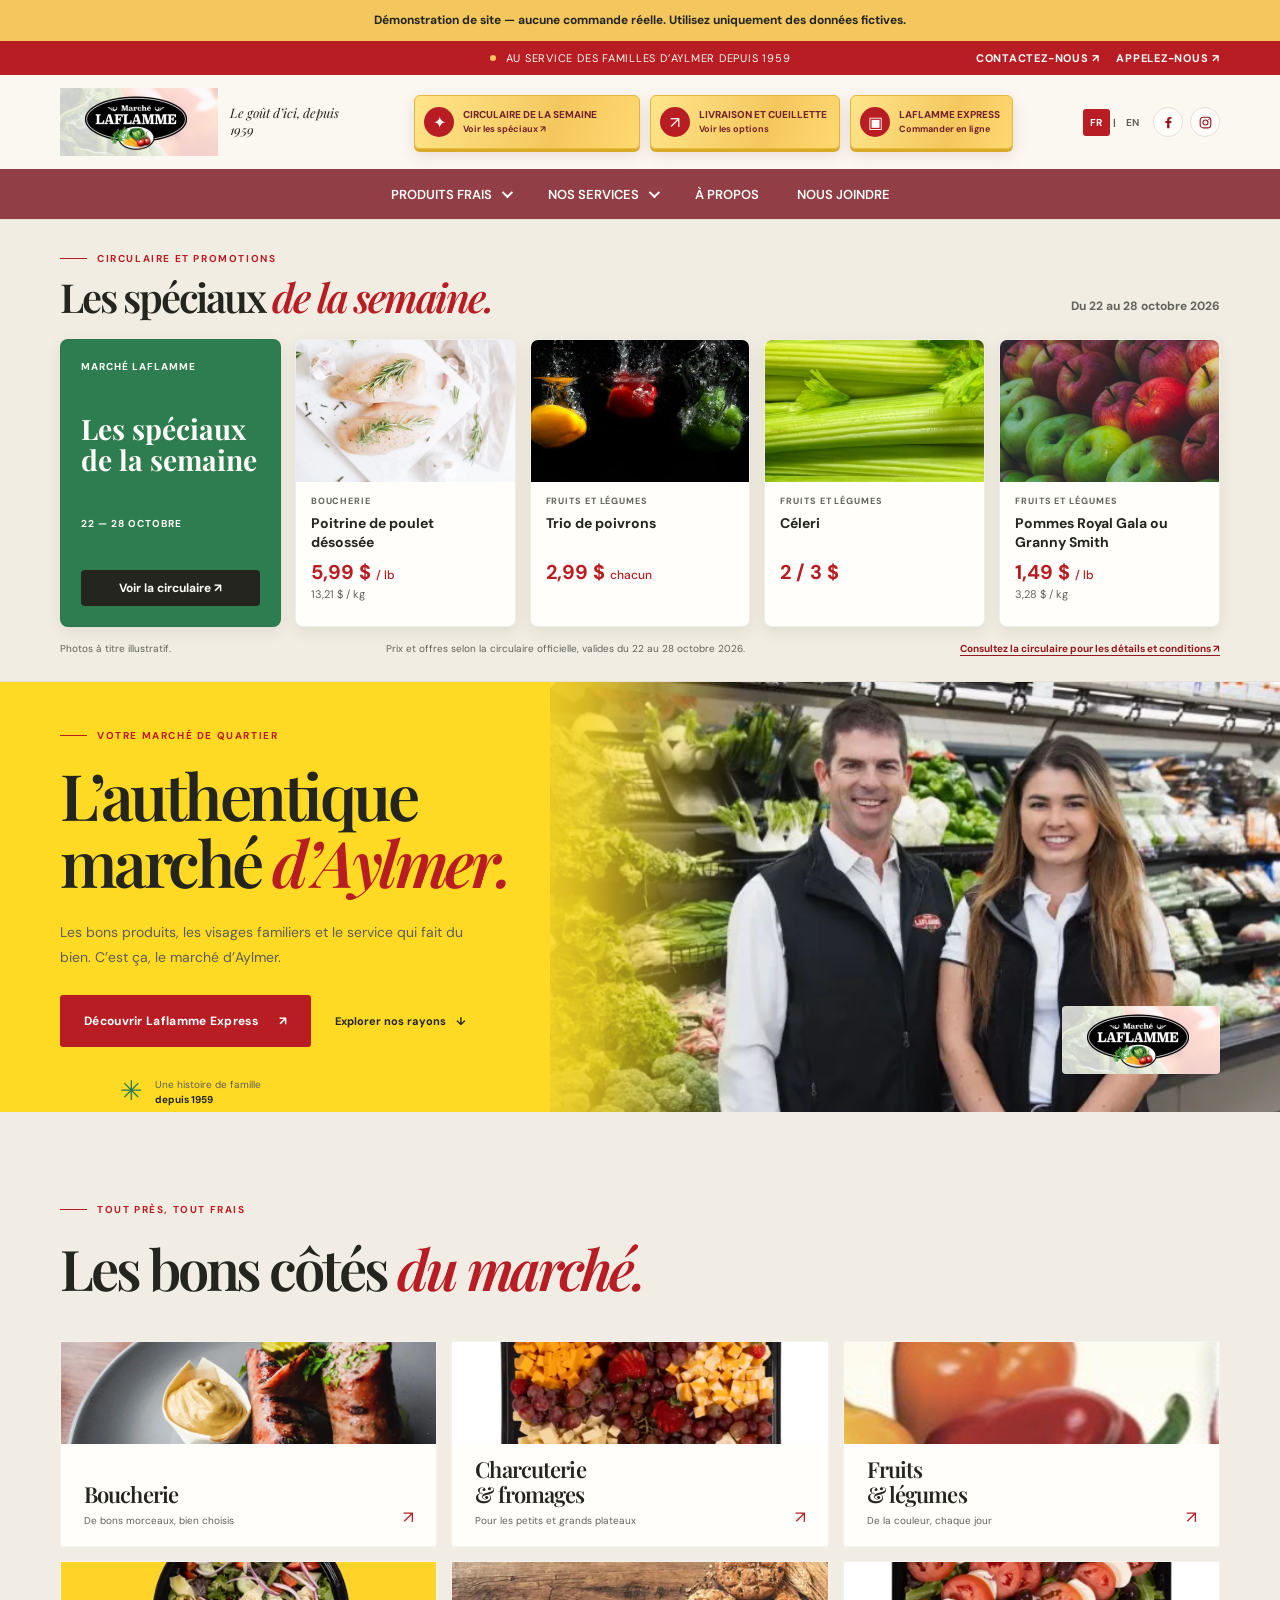
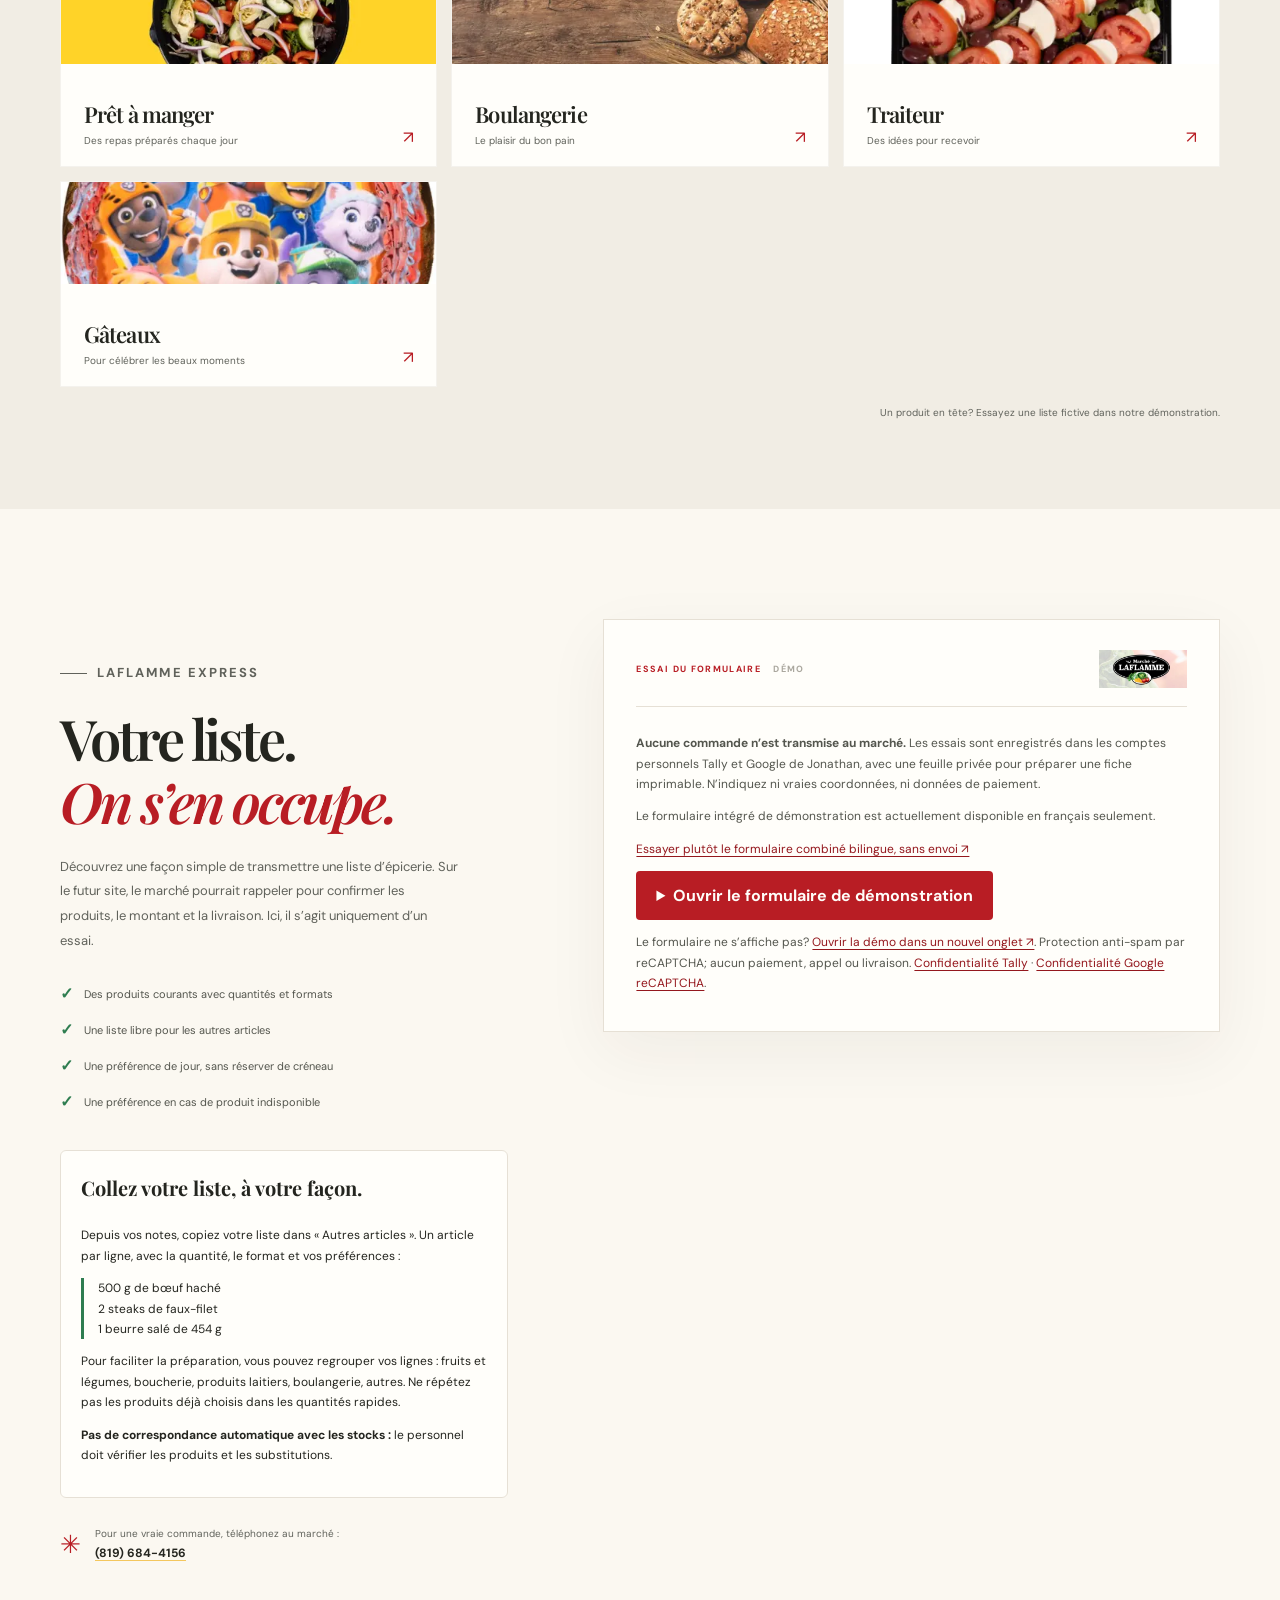
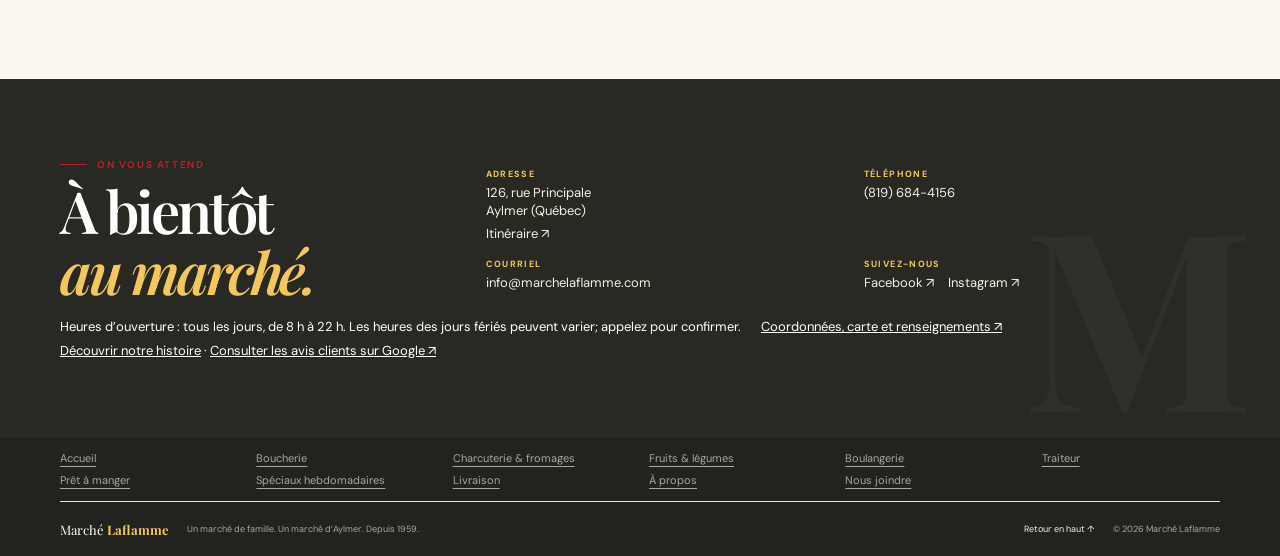
==== commit 761dc34b: "Super update" ====
--- a/index.html
+++ b/index.html
@@ -34,7 +34,10 @@
       <div class="container announcement__inner">
         <span class="announcement__dot" aria-hidden="true"></span>
         <p>Au service des familles d’Aylmer depuis 1959</p>
-        <a href="tel:+18196844156">Appelez-nous <span aria-hidden="true">↗</span></a>
+        <div class="announcement__actions">
+          <a href="mailto:info@marchelaflamme.com">Contactez-nous <span aria-hidden="true">↗</span></a>
+          <a href="tel:+18196844156">Appelez-nous <span aria-hidden="true">↗</span></a>
+        </div>
       </div>
     </div>
 
@@ -63,8 +66,9 @@
         <nav class="navigation" id="navigation" aria-label="Navigation principale">
           <a href="#circulaire">Circulaire et promotions</a>
           <a href="#rayons">Nos rayons</a>
-          <a href="./service-traiteur.html">Traiteur & gâteaux</a>
-          <a href="#histoire">Notre marché</a>
+          <a href="./service-traiteur.html">Traiteur</a>
+          <a href="./boulangerie.html#gateaux">Gâteaux personnalisés</a>
+          <a href="./a-propos.html">Notre marché</a>
           <a href="#contact">Nous joindre</a>
           <a class="button button--small button--red navigation__cta" href="#commande">
             Essayer la démo
@@ -167,25 +171,6 @@
         <img class="hero__logo" src="./assets/marche-laflamme-logo.webp" width="316" height="136" alt="" aria-hidden="true">
       </section>
 
-      <section class="intro section-pad" id="histoire">
-        <div class="container intro__grid">
-          <div class="intro__heading">
-            <p class="eyebrow"><span class="eyebrow__line"></span> D’ici, pour vous</p>
-            <h2>Plus qu’une épicerie.<br><em>Un marché de cœur.</em></h2>
-          </div>
-          <div class="intro__copy">
-            <p>
-              Depuis plus de 60 ans, notre famille accueille les gens d’Aylmer avec
-              des produits choisis avec soin et un service attentionné. Entrez pour
-              vos essentiels, restez pour les petites découvertes.
-            </p>
-            <a class="text-link text-link--red" href="#contact">
-              Venez nous voir <span aria-hidden="true">↗</span>
-            </a>
-          </div>
-        </div>
-      </section>
-
       <section class="departments section-pad" id="rayons" aria-labelledby="departments-title">
         <div class="container">
           <div class="section-heading">
@@ -193,7 +178,6 @@
               <p class="eyebrow"><span class="eyebrow__line"></span> Tout près, tout frais</p>
               <h2 id="departments-title">Les bons côtés <em>du marché.</em></h2>
             </div>
-            <p class="section-heading__aside">Du comptoir à votre table,<br>on s’occupe des bons détails.</p>
           </div>
 
           <div class="department-grid">
@@ -215,6 +199,12 @@
               <span class="department-card__detail">De la couleur, chaque jour</span>
               <span class="department-card__arrow" aria-hidden="true">↗</span>
             </a>
+            <a class="department-card department-card--ready-meals" href="./pret-a-manger.html">
+              <img class="department-card__photo" src="./assets/produce-salade-toscane.webp" width="480" height="317" loading="lazy" alt="" aria-hidden="true">
+              <span class="department-card__name">Prêt à manger</span>
+              <span class="department-card__detail">Des repas préparés chaque jour</span>
+              <span class="department-card__arrow" aria-hidden="true">↗</span>
+            </a>
             <a class="department-card department-card--bakery" href="./boulangerie.html">
               <img class="department-card__photo bakery-bread-photo" src="./assets/bakery-bread-480.webp" srcset="./assets/bakery-bread-480.webp 480w, ./assets/bakery-bread-960.webp 960w" sizes="(max-width: 650px) calc((100vw - 46px) / 2), (max-width: 900px) calc((100vw - 76px) / 3), 377px" width="480" height="278" loading="lazy" alt="" aria-hidden="true">
               <span class="department-card__name">Boulangerie</span>
@@ -227,7 +217,7 @@
               <span class="department-card__detail">Des idées pour recevoir</span>
               <span class="department-card__arrow" aria-hidden="true">↗</span>
             </a>
-            <a class="department-card department-card--cakes" href="./service-gateaux.html">
+            <a class="department-card department-card--cakes" href="./boulangerie.html#gateaux">
               <img class="department-card__photo" src="./assets/department-cake.webp" width="480" height="477" loading="lazy" alt="" aria-hidden="true">
               <span class="department-card__name">Gâteaux</span>
               <span class="department-card__detail">Pour célébrer les beaux moments</span>
@@ -235,10 +225,6 @@
             </a>
           </div>
           <p class="department-footnote">Un produit en tête? Essayez une liste fictive dans notre démonstration.</p>
-          <div class="service-actions">
-            <a class="text-link text-link--red" href="./pret-a-manger.html">Découvrir les plats prêts à manger ↗</a>
-            <a class="text-link text-link--red" href="./livraison.html">Livraison et cueillette ↗</a>
-          </div>
         </div>
       </section>
 
@@ -289,7 +275,7 @@
             <p class="demo-notice demo-form-language-note">
               Le formulaire intégré de démonstration est actuellement disponible en français seulement.
             </p>
-            <p class="demo-notice"><a href="./demande-services.html?service=epicerie#demande">Essayer plutôt le formulaire combiné bilingue, sans envoi ↗</a></p>
+            <p class="demo-notice"><a href="./demande-services.html#demande">Essayer plutôt le formulaire combiné bilingue, sans envoi ↗</a></p>
             <details class="demo-form-loader">
               <summary>Ouvrir le formulaire de démonstration</summary>
               <p class="demo-notice">En ouvrant ce formulaire, vous chargez Tally et Google reCAPTCHA, qui peuvent utiliser des témoins tiers. Utilisez uniquement des données fictives.</p>
@@ -311,44 +297,6 @@
         </div>
       </section>
 
-      <section class="visit section-pad" id="contact" aria-labelledby="visit-title">
-        <div class="container visit__inner">
-          <div>
-            <p class="eyebrow eyebrow--light"><span class="eyebrow__line"></span> On vous attend</p>
-            <h2 id="visit-title">À bientôt<br><em>au marché.</em></h2>
-          </div>
-          <div class="visit__details">
-            <div class="visit__detail">
-              <span class="visit__label">Adresse</span>
-              <a
-                href="https://maps.google.com/?q=126+rue+Principale,+Aylmer,+QC"
-                target="_blank"
-                rel="noopener noreferrer"
-              >126, rue Principale<br>Aylmer (Québec)</a>
-            </div>
-            <div class="visit__detail">
-              <span class="visit__label">Téléphone</span>
-              <a href="tel:+18196844156">(819) 684-4156</a>
-            </div>
-            <div class="visit__detail">
-              <span class="visit__label">Courriel</span>
-              <a href="mailto:marchelaflamme@hotmail.com">marchelaflamme@hotmail.com</a>
-            </div>
-            <div class="visit__detail">
-              <span class="visit__label">Suivez-nous</span>
-              <a href="https://www.facebook.com/MarcheLaflamme" target="_blank" rel="noopener noreferrer">
-                Facebook <span aria-hidden="true">↗</span>
-              </a>
-            </div>
-          </div>
-          <span class="visit__decoration" aria-hidden="true">M</span>
-        </div>
-        <div class="container visit__more">
-          <p>Heures d’ouverture : appelez le marché pour confirmer les heures actuelles et les jours fériés.</p>
-          <a href="./contact.html">Coordonnées, carte et renseignements ↗</a>
-          <p><a href="./a-propos.html">Découvrir notre histoire</a> · <a href="https://maps.google.com/?q=March%C3%A9+Laflamme+126+rue+Principale+Gatineau" target="_blank" rel="noopener noreferrer">Consulter les avis clients sur Google ↗</a></p>
-        </div>
-      </section>
     </main>
 
     <footer class="site-footer">
--- a/styles.css
+++ b/styles.css
@@ -24,11 +24,19 @@
 }
 
 body {
+  display: flex;
+  min-height: 100vh;
+  min-height: 100svh;
+  flex-direction: column;
   margin: 0;
   background: var(--paper);
   color: var(--ink);
   font-family: var(--sans);
   -webkit-font-smoothing: antialiased;
+}
+
+body > main {
+  flex: 1 0 auto;
 }
 
 body,
@@ -146,9 +154,15 @@
   margin: 0;
 }
 
-.announcement a {
+.announcement__actions {
   position: absolute;
   right: 0;
+  display: flex;
+  align-items: center;
+  gap: 16px;
+}
+
+.announcement__actions a {
   color: var(--white);
   font-weight: 700;
   text-decoration: none;
@@ -195,6 +209,122 @@
   font-size: 13px;
   font-style: italic;
   line-height: 1.3;
+}
+
+.header-actions {
+  display: flex;
+  align-items: center;
+  gap: 10px;
+}
+
+.header-action {
+  display: inline-flex;
+  min-width: 0;
+  min-height: 54px;
+  align-items: center;
+  gap: 9px;
+  padding: 8px 12px 8px 9px;
+  border: 1px solid #e6b839;
+  border-radius: 6px;
+  background: linear-gradient(110deg, #ffe58a, #f4c75e 62%, #ffd970);
+  box-shadow: 0 3px 0 #d9a928, 0 6px 16px rgb(143 62 71 / 16%);
+  color: #75232a;
+  text-decoration: none;
+  transition: transform .18s ease, box-shadow .18s ease;
+}
+
+.header-action--specials {
+  min-width: 226px;
+}
+
+.header-action:hover {
+  transform: translateY(-2px);
+  box-shadow: 0 5px 0 #d9a928, 0 9px 20px rgb(143 62 71 / 20%);
+}
+
+.header-action[aria-current="page"] {
+  border-color: var(--red);
+}
+
+.header-action:focus-visible {
+  outline: 3px solid var(--red);
+  outline-offset: 3px;
+}
+
+.header-action__icon {
+  display: grid;
+  width: 30px;
+  height: 30px;
+  flex: 0 0 auto;
+  place-items: center;
+  border-radius: 50%;
+  background: var(--red);
+  color: #fffefa;
+  font-size: 16px;
+}
+
+.header-action__copy {
+  display: grid;
+  gap: 2px;
+}
+
+.header-action__title {
+  font-size: 10px;
+  font-weight: 800;
+  line-height: 1.2;
+  text-transform: uppercase;
+}
+
+.header-action__subtitle {
+  font-size: 9px;
+  font-weight: 700;
+}
+
+.header-utilities {
+  display: inline-flex;
+  flex: 0 0 auto;
+  align-items: center;
+  gap: 7px;
+}
+
+.header-social {
+  display: grid;
+  width: 30px;
+  height: 30px;
+  place-items: center;
+  border: 1px solid var(--line);
+  border-radius: 50%;
+  background: var(--white);
+  color: var(--red-dark);
+  transition: background-color .18s ease, color .18s ease, transform .18s ease;
+}
+
+.header-social:hover {
+  transform: translateY(-1px);
+  background: var(--red);
+  color: var(--white);
+}
+
+.header-social:focus-visible {
+  outline: 2px solid var(--red);
+  outline-offset: 2px;
+}
+
+.header-social svg {
+  width: 15px;
+  height: 15px;
+  fill: currentColor;
+}
+
+.header-social:nth-of-type(2) svg {
+  fill: none;
+  stroke: currentColor;
+  stroke-width: 1.8;
+}
+
+.header-social .header-social__dot {
+  fill: currentColor;
+  stroke: none;
 }
 
 .language-switch {
@@ -239,18 +369,19 @@
   gap: clamp(18px, 3vw, 38px);
 }
 
-.navigation-bar .navigation > a,
+.navigation-bar .navigation > a:not(.button),
 .navigation-bar .department-menu > summary {
-  color: #ffdc67;
+  color: #fffefa;
   font-size: 13px;
   font-weight: 600;
   text-transform: uppercase;
 }
 
-.navigation-bar .navigation > a:hover,
-.navigation-bar .navigation > a[aria-current="page"],
+.navigation-bar .navigation > a:not(.button):hover,
+.navigation-bar .navigation > a:not(.button):visited,
+.navigation-bar .navigation > a:not(.button)[aria-current="page"],
 .navigation-bar .department-menu > summary:hover {
-  color: white;
+  color: #fffefa;
 }
 
 .navigation-bar .department-menu > summary {
@@ -338,11 +469,11 @@
 
 .footer-directory {
   display: grid;
-  grid-template-columns: repeat(4, minmax(0, 1fr));
-  gap: 16px 24px;
-  padding-block: 24px;
+  grid-template-columns: repeat(6, minmax(0, 1fr));
+  gap: 8px 18px;
+  padding-block: 14px;
   border-bottom: 1px solid var(--line);
-  font-size: 12px;
+  font-size: 11px;
 }
 
 .footer-directory a {
@@ -536,6 +667,22 @@
   font-size: 14px;
   font-style: normal;
   line-height: 1.7;
+}
+
+.store-hours {
+  display: grid;
+  gap: 4px;
+  margin: 0;
+  padding: 0;
+  list-style: none;
+  font-size: 14px;
+  line-height: 1.7;
+}
+
+.store-hours li {
+  display: flex;
+  justify-content: space-between;
+  gap: 16px;
 }
 
 .store-map {
@@ -658,9 +805,98 @@
   line-height: 1.7;
 }
 
+.visit--footer {
+  padding-block: 24px 16px;
+}
+
+.visit--footer .visit__inner {
+  grid-template-columns: minmax(210px, .7fr) minmax(0, 1.3fr);
+  gap: 30px;
+}
+
+.visit--footer .visit h2,
+.visit--footer h2 {
+  margin-bottom: 0;
+  font-size: clamp(30px, 3.2vw, 40px);
+}
+
+.visit--footer .eyebrow {
+  margin-bottom: 9px;
+}
+
+.visit--footer .visit__details {
+  gap: 14px 22px;
+}
+
+.visit--footer .visit__detail {
+  gap: 4px;
+}
+
+.visit--footer .visit__detail a {
+  font-size: 13px;
+  line-height: 1.45;
+  overflow-wrap: anywhere;
+}
+
+.visit--footer .visit__social-links {
+  display: flex;
+  flex-wrap: wrap;
+  gap: 4px 14px;
+}
+
+.visit--footer .visit__label {
+  font-size: 9px;
+}
+
+.visit--footer .visit__more {
+  display: flex;
+  flex-wrap: wrap;
+  align-items: center;
+  gap: 4px 20px;
+  padding-top: 15px;
+  font-size: 13px;
+  line-height: 1.5;
+}
+
+.visit--footer .visit__more p {
+  margin: 0;
+}
+
+.visit--footer .visit__decoration {
+  right: -34px;
+  bottom: -132px;
+  font-size: 250px;
+}
+
 @media (max-width: 1100px) {
   .navigation {
     gap: 16px;
+  }
+}
+
+@media (max-width: 1050px) {
+  .header__inner {
+    display: grid;
+    grid-template-columns: minmax(0, 1fr) auto;
+    gap: 10px 20px;
+    padding-block: 12px;
+  }
+
+  .header__inner .brand {
+    grid-column: 1;
+    grid-row: 1;
+  }
+
+  .header-utilities {
+    grid-column: 2;
+    grid-row: 1;
+    gap: 5px;
+  }
+
+  .header-actions {
+    grid-column: 1 / -1;
+    grid-row: 2;
+    justify-self: center;
   }
 }
 
@@ -859,7 +1095,6 @@
 
 .hero h1,
 .section-heading h2,
-.intro h2,
 .specials h2,
 .order h2,
 .visit h2 {
@@ -877,7 +1112,6 @@
 
 .hero h1 em,
 .section-heading h2 em,
-.intro h2 em,
 .specials h2 em,
 .order h2 em,
 .visit h2 em {
@@ -947,31 +1181,12 @@
   padding: 104px 0;
 }
 
-.intro {
-  padding-top: 109px;
-  padding-bottom: 100px;
-}
-
-.intro__grid {
-  display: grid;
-  grid-template-columns: 1fr .75fr;
-  align-items: end;
-  gap: 90px;
-}
-
-.intro h2,
 .section-heading h2,
 .order h2 {
   font-size: clamp(38px, 4.5vw, 56px);
   line-height: 1.13;
 }
 
-.intro__copy {
-  max-width: 405px;
-  padding-bottom: 5px;
-}
-
-.intro__copy p,
 .order__intro > p {
   margin: 0 0 20px;
   color: var(--muted);
@@ -1564,10 +1779,10 @@
 
 .site-footer__inner {
   display: grid;
-  min-height: 70px;
+  min-height: 54px;
   grid-template-columns: auto 1fr auto auto;
   align-items: center;
-  gap: 27px;
+  gap: 18px;
   font-size: 9px;
 }
 
@@ -1600,6 +1815,10 @@
     width: min(100% - 48px, 720px);
   }
 
+  .footer-directory {
+    grid-template-columns: repeat(4, minmax(0, 1fr));
+  }
+
   .navigation {
     gap: 17px;
   }
@@ -1623,10 +1842,6 @@
   .hero__logo {
     right: 32px;
     width: 130px;
-  }
-
-  .intro__grid {
-    gap: 50px;
   }
 
   .specials__rail {
@@ -1706,8 +1921,64 @@
   }
 
   .header__inner {
-    min-height: 76px;
-    gap: 10px;
+    display: grid;
+    min-height: 0;
+    grid-template-columns: minmax(0, 1fr) auto auto;
+    gap: 8px 10px;
+    padding-block: 10px;
+  }
+
+  .brand {
+    grid-column: 1;
+    grid-row: 1;
+  }
+
+  .header-actions {
+    grid-column: 1 / -1;
+    grid-row: 2;
+    display: grid;
+    grid-template-columns: repeat(3, minmax(0, 1fr));
+    gap: 6px;
+  }
+
+  .header-action,
+  .header-action--specials {
+    min-width: 0;
+    min-height: 80px;
+    flex-direction: column;
+    justify-content: center;
+    gap: 4px;
+    padding: 6px 5px;
+  }
+
+  .header-action__icon {
+    width: 20px;
+    height: 20px;
+    font-size: 11px;
+  }
+
+  .header-action__copy {
+    min-width: 0;
+    text-align: center;
+  }
+
+  .header-utilities {
+    grid-column: 2;
+    grid-row: 1;
+  }
+
+  .menu-toggle {
+    grid-column: 3;
+    grid-row: 1;
+  }
+
+  .header-action__title {
+    font-size: 8px;
+  }
+
+  .header-action__subtitle {
+    font-size: 8px;
+    line-height: 1.2;
   }
 
   .brand__logo {
@@ -1730,6 +2001,16 @@
   .language-switch button {
     min-width: 23px;
     padding-inline: 2px;
+  }
+
+  .header-social {
+    width: 25px;
+    height: 25px;
+  }
+
+  .header-social svg {
+    width: 13px;
+    height: 13px;
   }
 
   .hero {
@@ -1793,23 +2074,11 @@
     padding: 72px 0;
   }
 
-  .intro {
-    padding-top: 75px;
-    padding-bottom: 72px;
-  }
-
-  .intro__grid {
-    grid-template-columns: 1fr;
-    gap: 24px;
-  }
-
-  .intro h2,
   .section-heading h2,
   .order h2 {
     font-size: clamp(36px, 10vw, 49px);
   }
 
-  .intro__copy p,
   .order__intro > p {
     font-size: 12px;
   }
@@ -1962,17 +2231,60 @@
     padding-bottom: 62px;
   }
 
+  .visit--footer {
+    padding-block: 16px 12px;
+  }
+
+  .visit--footer .visit__inner {
+    gap: 10px;
+  }
+
   .visit__inner {
     grid-template-columns: 1fr;
     gap: 33px;
   }
 
+  .visit--footer .visit__inner {
+    grid-template-columns: 1fr;
+    gap: 10px;
+  }
+
   .visit h2 {
     font-size: 46px;
   }
 
+  .visit--footer h2 {
+    font-size: 28px;
+  }
+
   .visit__details {
     gap: 23px 18px;
+  }
+
+  .visit--footer .visit__details {
+    grid-template-columns: repeat(2, minmax(0, 1fr));
+    gap: 10px 14px;
+  }
+
+  .visit--footer .visit__detail a {
+    font-size: 12px;
+  }
+
+  .visit--footer .visit__label {
+    font-size: 8px;
+  }
+
+  .visit--footer .visit__more {
+    align-items: flex-start;
+    flex-direction: column;
+    gap: 6px;
+    padding-top: 10px;
+  }
+
+  .visit--footer .visit__decoration {
+    right: -24px;
+    bottom: -96px;
+    font-size: 190px;
   }
 
   .visit__detail a {
@@ -1989,9 +2301,9 @@
   .site-footer__inner {
     min-height: 0;
     grid-template-columns: 1fr auto;
-    gap: 10px 18px;
-    padding-top: 22px;
-    padding-bottom: 20px;
+    gap: 8px 14px;
+    padding-top: 12px;
+    padding-bottom: 12px;
   }
 
   .site-footer p {
@@ -2010,6 +2322,43 @@
     grid-column: 1 / -1;
     grid-row: 3;
     font-size: 8px;
+  }
+}
+
+@media (max-width: 380px) {
+  .header__inner {
+    grid-template-columns: minmax(0, 1fr) auto auto;
+    gap: 6px;
+  }
+
+  .brand {
+    gap: 6px;
+  }
+
+  .brand__logo {
+    width: 82px;
+  }
+
+  .brand__caption {
+    max-width: 54px;
+    font-size: 9px;
+  }
+
+  .header-utilities {
+    gap: 3px;
+  }
+
+  .language-switch button {
+    min-width: 19px;
+  }
+
+  .header-social {
+    width: 21px;
+    height: 21px;
+  }
+
+  .menu-toggle {
+    width: 32px;
   }
 }
 
@@ -2051,6 +2400,75 @@
   object-position: right center;
 }
 
+.bakery-feature {
+  padding-block: 52px;
+}
+
+.bakery-feature__inner {
+  display: grid;
+  grid-template-columns: minmax(0, 1fr) minmax(0, 1fr);
+  align-items: center;
+  gap: clamp(32px, 7vw, 88px);
+}
+
+.bakery-feature__bread {
+  display: block;
+  width: 100%;
+  height: 390px;
+  border-radius: 6px;
+  object-fit: cover;
+  object-position: right center;
+}
+
+.bakery-feature__copy {
+  display: grid;
+  justify-items: start;
+}
+
+.bakery-feature__copy h1 {
+  margin: 0;
+  font-family: var(--serif);
+  font-size: clamp(38px, 4.5vw, 56px);
+  font-weight: 600;
+  letter-spacing: -.055em;
+  line-height: 1.08;
+}
+
+.bakery-feature__copy h1 em {
+  color: var(--red);
+}
+
+.bakery-feature__copy > p:not(.eyebrow) {
+  max-width: 480px;
+  margin: 18px 0;
+  color: var(--muted);
+  font-size: 14px;
+  line-height: 1.8;
+}
+
+.bakery-feature__links {
+  display: flex;
+  flex-wrap: wrap;
+  gap: 12px;
+  margin-top: 2px;
+}
+
+.bakery-feature__cake {
+  width: min(52%, 230px);
+  height: auto;
+  max-height: 210px;
+  margin: 28px 0 0 auto;
+  object-fit: contain;
+}
+
+.delivery-truck {
+  display: block;
+  width: 100%;
+  height: auto;
+  max-height: 280px;
+  object-fit: contain;
+}
+
 .butchery-grid {
   display: grid;
   grid-template-columns: repeat(3, minmax(0, 1fr));
@@ -2102,6 +2520,8 @@
 .butchery-product-list {
   display: grid;
   grid-template-columns: repeat(2, minmax(0, 1fr));
+  gap: 8px 14px;
+  padding-block: 12px;
   gap: 12px 24px;
   margin: 20px 0;
   padding: 0;
@@ -2161,79 +2581,6 @@
 
 .butchery-ready .button {
   flex: 0 0 auto;
-}
-
-.service-switcher {
-  padding-block: 22px;
-  border-bottom: 1px solid var(--line);
-  background: var(--white);
-}
-
-.service-switcher > .container > .eyebrow {
-  margin: 0 0 12px;
-}
-
-.service-switcher__links {
-  display: grid;
-  grid-template-columns: repeat(2, minmax(0, 1fr));
-  gap: 12px;
-}
-
-.service-switcher__link {
-  display: flex;
-  min-height: 76px;
-  align-items: center;
-  gap: 16px;
-  padding: 13px 18px;
-  border: 1px solid var(--line);
-  border-radius: 6px;
-  color: var(--ink);
-  text-decoration: none;
-  transition: border-color .15s ease, background-color .15s ease;
-}
-
-.service-switcher__link:hover,
-.service-switcher__link:focus-visible {
-  border-color: var(--red);
-  background: var(--cream);
-}
-
-.service-switcher__link[aria-current="page"] {
-  border-color: var(--red);
-  background: #fbf5ed;
-}
-
-.service-switcher__number {
-  color: var(--red);
-  font-size: 11px;
-  font-weight: 700;
-  letter-spacing: .1em;
-}
-
-.service-switcher__copy {
-  display: grid;
-  flex: 1;
-  gap: 4px;
-}
-
-.service-switcher__copy strong {
-  font-family: var(--serif);
-  font-size: 18px;
-}
-
-.service-switcher__copy > span {
-  color: var(--muted);
-  font-size: 11px;
-}
-
-.service-switcher__arrow {
-  color: var(--red);
-  font-size: 16px;
-}
-
-.service-switcher__link:focus-visible {
-  outline: 2px solid var(--red);
-  outline-offset: 3px;
 }
 
 .service-cake-gallery {
@@ -2277,7 +2624,6 @@
 
 .service-hero h1,
 .service-section-heading h2,
-.service-next h2,
 .service-request-intro h2 {
   margin: 0;
   font-family: var(--serif);
@@ -2291,9 +2637,19 @@
   line-height: 1.05;
 }
 
+.service-hero__heading {
+  max-width: 760px;
+  margin: 0;
+  font-family: var(--serif);
+  font-size: clamp(40px, 5vw, 60px);
+  font-weight: 600;
+  letter-spacing: -.055em;
+  line-height: 1.05;
+}
+
 .service-hero h1 em,
+.service-hero__heading em,
 .service-section-heading h2 em,
-.service-next h2 em,
 .service-request-intro h2 em {
   color: var(--red);
 }
@@ -2356,7 +2712,6 @@
 }
 
 .service-section-heading h2,
-.service-next h2,
 .service-request-intro h2 {
   font-size: clamp(34px, 4vw, 48px);
   line-height: 1.12;
@@ -2560,24 +2915,87 @@
   grid-column: 1 / -1;
 }
 
-.service-next {
-  padding-block: 38px;
+.cake-celebration {
+  display: grid;
+  grid-template-columns: minmax(0, 1fr) minmax(160px, .42fr);
+  align-items: center;
+  gap: 36px;
+  margin-top: 30px;
+  padding: 28px 32px;
+  border-radius: 6px;
   background: var(--cream);
 }
 
-.service-next__inner {
+.cake-celebration__copy h2 {
+  max-width: 520px;
+  margin: 0;
+  font-family: var(--serif);
+  font-size: clamp(28px, 3.4vw, 40px);
+  font-weight: 600;
+  letter-spacing: -.05em;
+  line-height: 1.15;
+}
+
+.cake-celebration__copy h2 em {
+  color: var(--red);
+}
+
+.cake-celebration__copy > p:not(.eyebrow) {
+  max-width: 600px;
+  margin: 14px 0 0;
+  color: var(--muted);
+  font-size: 13px;
+  line-height: 1.75;
+}
+
+.cake-celebration__actions {
   display: flex;
-  align-items: center;
-  justify-content: space-between;
-  gap: 28px;
-}
-
-.service-next .eyebrow {
-  margin-bottom: 10px;
-}
-
-.service-next h2 {
-  font-size: clamp(27px, 3.2vw, 38px);
+  flex-wrap: wrap;
+  align-items: center;
+  gap: 12px 20px;
+  margin-top: 16px;
+}
+
+.cake-celebration__varieties {
+  font-weight: 600;
+}
+
+.cake-celebration__pricing {
+  display: grid;
+  grid-template-columns: minmax(0, .8fr) minmax(220px, 1fr);
+  align-items: center;
+  gap: 16px;
+  margin-top: 20px;
+  scroll-margin-top: 24px;
+}
+
+.cake-celebration__pricing h3 {
+  margin: 0 0 6px;
+  font-family: var(--serif);
+  font-size: 22px;
+  line-height: 1.2;
+}
+
+.cake-celebration__pricing h3 em {
+  color: var(--red);
+}
+
+.cake-celebration__pricing .cake-celebration__varieties {
+  margin: 0;
+  color: var(--muted);
+  font-size: 11px;
+  line-height: 1.6;
+}
+
+.cake-celebration__pricing .table-scroll {
+  min-width: 0;
+}
+
+.cake-celebration > img {
+  display: block;
+  width: 100%;
+  max-height: 230px;
+  object-fit: contain;
 }
 
 .service-demo-note {
@@ -2768,6 +3186,10 @@
 }
 
 @media (max-width: 900px) {
+  .cake-celebration__pricing {
+    grid-template-columns: minmax(0, 1fr);
+  }
+
   .service-hero__inner {
     grid-template-columns: 1fr;
     gap: 24px;
@@ -2805,18 +3227,42 @@
 }
 
 @media (max-width: 650px) {
+  .cake-celebration {
+    grid-template-columns: minmax(0, 1fr);
+    gap: 20px;
+    padding: 22px;
+  }
+
+  .cake-celebration > img {
+    width: min(65%, 220px);
+    justify-self: center;
+  }
+
+  .cake-celebration__pricing {
+    grid-template-columns: minmax(0, 1fr);
+    gap: 12px;
+  }
+
+  .bakery-feature {
+    padding-block: 40px;
+  }
+
+  .bakery-feature__inner {
+    grid-template-columns: minmax(0, 1fr);
+    gap: 28px;
+  }
+
+  .bakery-feature__bread {
+    height: 250px;
+  }
+
+  .bakery-feature__cake {
+    width: min(58%, 190px);
+    margin-top: 18px;
+  }
+
   .service-hero {
     padding-block: 40px;
-  }
-
-  .service-switcher__links {
-    grid-template-columns: 1fr;
-    gap: 8px;
-  }
-
-  .service-switcher__link {
-    min-height: 68px;
-    padding: 11px 14px;
   }
 
   .service-hero__inner {
@@ -2916,12 +3362,6 @@
     grid-column: auto;
   }
 
-  .service-next__inner {
-    align-items: flex-start;
-    flex-direction: column;
-    gap: 18px;
-  }
-
   .service-request-section {
     padding-block: 40px 56px;
   }
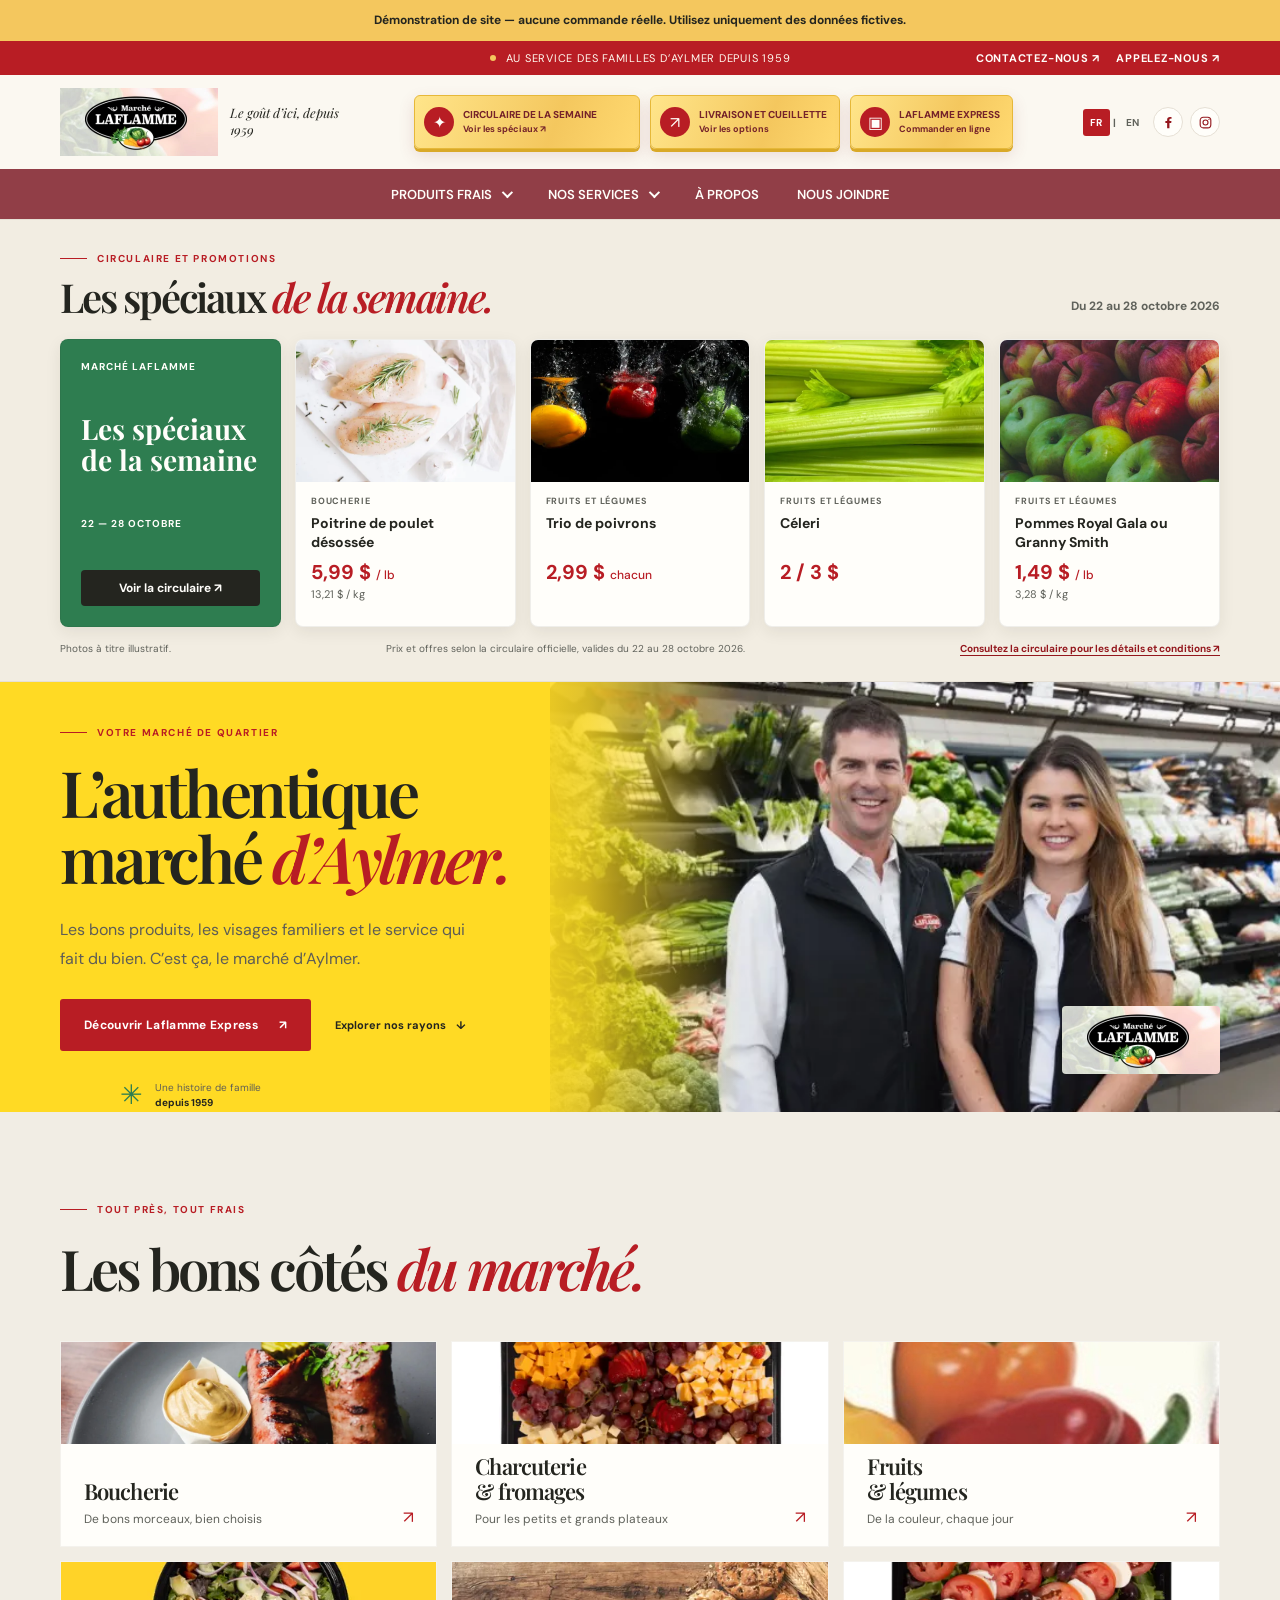
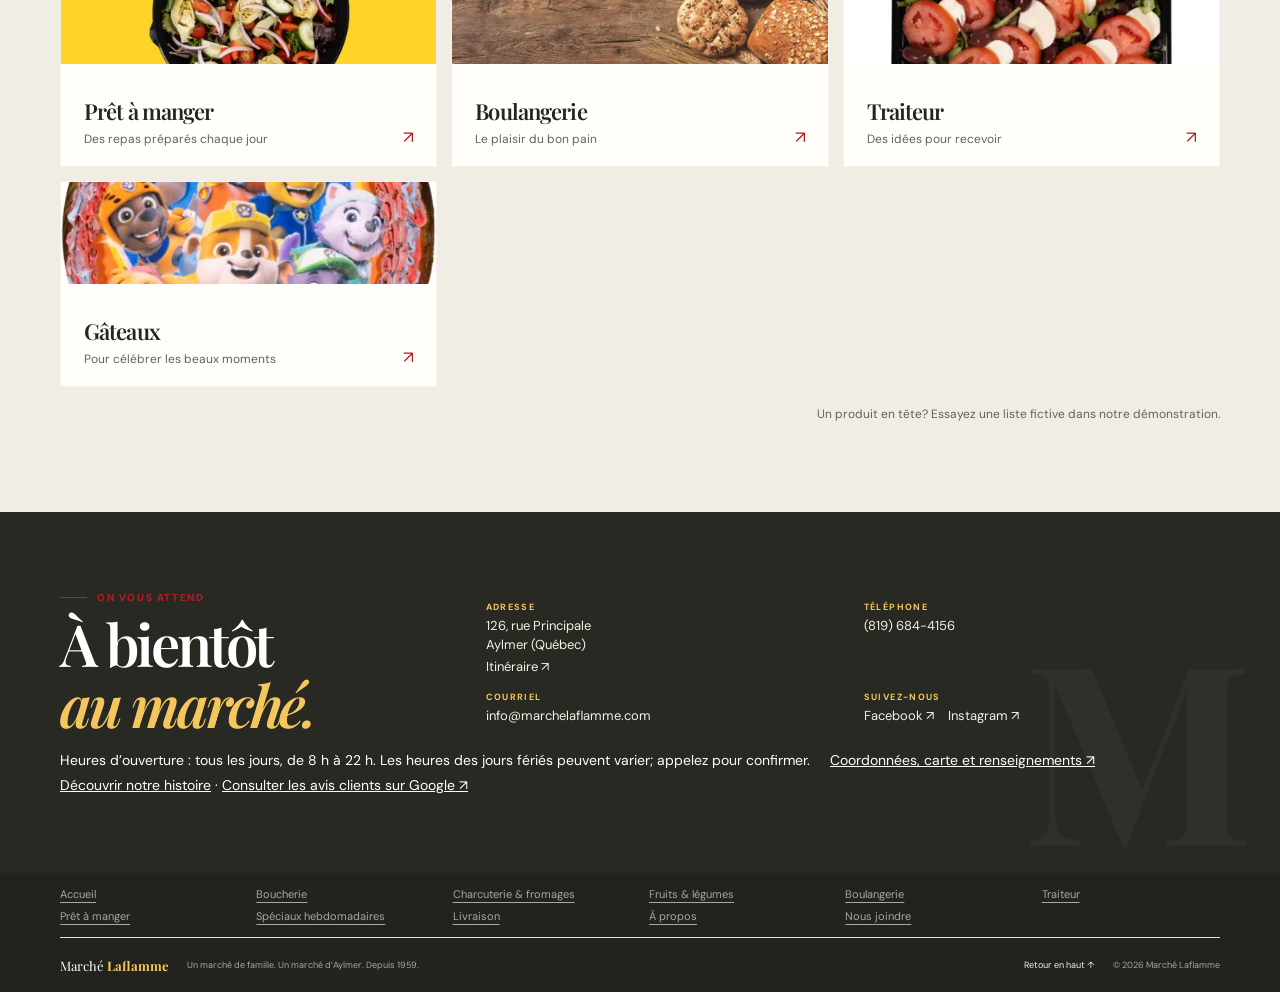
==== commit d0e014e0: "big update" ====
--- a/index.html
+++ b/index.html
@@ -4,6 +4,7 @@
     <meta charset="utf-8">
     <meta name="viewport" content="width=device-width, initial-scale=1">
     <meta name="theme-color" content="#fbf8f1">
+    <link rel="icon" type="image/svg+xml" href="./assets/favicon.svg">
     <meta
       name="description"
       content="Depuis 1959, Marché Laflamme sert les familles d'Aylmer. Découvrez nos rayons frais et demandez une livraison avec Laflamme Express."
@@ -70,7 +71,7 @@
           <a href="./boulangerie.html#gateaux">Gâteaux personnalisés</a>
           <a href="./a-propos.html">Notre marché</a>
           <a href="#contact">Nous joindre</a>
-          <a class="button button--small button--red navigation__cta" href="#commande">
+          <a class="button button--small button--red navigation__cta" href="./livraison.html#commande">
             Essayer la démo
             <span aria-hidden="true">↗</span>
           </a>
@@ -158,7 +159,7 @@
             C’est ça, le marché d’Aylmer.
           </p>
           <div class="hero__actions">
-            <a class="button button--red" href="#commande">
+            <a class="button button--red" href="./livraison.html#commande">
               Découvrir Laflamme Express <span aria-hidden="true">↗</span>
             </a>
             <a class="text-link" href="#rayons">Explorer nos rayons <span aria-hidden="true">↓</span></a>
@@ -225,75 +226,6 @@
             </a>
           </div>
           <p class="department-footnote">Un produit en tête? Essayez une liste fictive dans notre démonstration.</p>
-        </div>
-      </section>
-
-      <section class="order section-pad" id="commande" aria-labelledby="order-title">
-        <div class="container order__grid">
-          <div class="order__intro">
-            <p class="eyebrow"><span class="eyebrow__line"></span> Laflamme Express</p>
-            <h2 id="order-title">Votre liste.<br><em>On s’en occupe.</em></h2>
-            <p>
-              Découvrez une façon simple de transmettre une liste d’épicerie.
-              Sur le futur site, le marché pourrait rappeler pour confirmer les produits,
-              le montant et la livraison. Ici, il s’agit uniquement d’un essai.
-            </p>
-            <ul class="order__benefits">
-              <li><span aria-hidden="true">✓</span> Des produits courants avec quantités et formats</li>
-              <li><span aria-hidden="true">✓</span> Une liste libre pour les autres articles</li>
-              <li><span aria-hidden="true">✓</span> Une préférence de jour, sans réserver de créneau</li>
-              <li><span aria-hidden="true">✓</span> Une préférence en cas de produit indisponible</li>
-            </ul>
-            <div class="smart-list-guide">
-              <h3>Collez votre liste, à votre façon.</h3>
-              <p>Depuis vos notes, copiez votre liste dans « Autres articles ».
-                Un article par ligne, avec la quantité, le format et vos préférences :</p>
-              <p class="smart-list-guide__example">500 g de bœuf haché<br>2 steaks de faux-filet<br>1 beurre salé de 454 g</p>
-              <p>Pour faciliter la préparation, vous pouvez regrouper vos lignes :
-                fruits et légumes, boucherie, produits laitiers, boulangerie, autres.
-                Ne répétez pas les produits déjà choisis dans les quantités rapides.</p>
-              <p><strong>Pas de correspondance automatique avec les stocks :</strong>
-                le personnel doit vérifier les produits et les substitutions.</p>
-            </div>
-            <div class="order__callout">
-              <span class="order__callout-icon" aria-hidden="true">✳</span>
-              <span>Pour une vraie commande, téléphonez au marché :<br><a href="tel:+18196844156">(819) 684-4156</a></span>
-            </div>
-          </div>
-
-          <div class="order-card">
-            <div class="order-card__top">
-              <span class="order-card__step">ESSAI DU FORMULAIRE <span>DÉMO</span></span>
-              <img class="order-card__logo" src="./assets/marche-laflamme-logo.webp" width="316" height="136" alt="" aria-hidden="true">
-            </div>
-            <p class="demo-notice">
-              <strong>Aucune commande n’est transmise au marché.</strong>
-              Les essais sont enregistrés dans les comptes personnels Tally et Google de Jonathan,
-              avec une feuille privée pour préparer une fiche imprimable.
-              N’indiquez ni vraies coordonnées, ni données de paiement.
-            </p>
-            <p class="demo-notice demo-form-language-note">
-              Le formulaire intégré de démonstration est actuellement disponible en français seulement.
-            </p>
-            <p class="demo-notice"><a href="./demande-services.html#demande">Essayer plutôt le formulaire combiné bilingue, sans envoi ↗</a></p>
-            <details class="demo-form-loader">
-              <summary>Ouvrir le formulaire de démonstration</summary>
-              <p class="demo-notice">En ouvrant ce formulaire, vous chargez Tally et Google reCAPTCHA, qui peuvent utiliser des témoins tiers. Utilisez uniquement des données fictives.</p>
-              <iframe
-                class="demo-form"
-                data-src="https://tally.so/embed/GexPOO?hideTitle=1&amp;transparentBackground=1"
-                title="Laflamme Express — formulaire de démonstration, données fictives uniquement"
-                referrerpolicy="strict-origin-when-cross-origin"
-              ></iframe>
-            </details>
-            <p class="demo-notice">
-              Le formulaire ne s’affiche pas?
-              <a href="https://tally.so/r/GexPOO" target="_blank" rel="noopener noreferrer">Ouvrir la démo dans un nouvel onglet ↗</a>.
-              Protection anti-spam par reCAPTCHA; aucun paiement, appel ou livraison.
-              <a href="https://tally.so/help/privacy-policy" target="_blank" rel="noopener noreferrer">Confidentialité Tally</a>
-              · <a href="https://policies.google.com/privacy" target="_blank" rel="noopener noreferrer">Confidentialité Google reCAPTCHA</a>.
-            </p>
-          </div>
         </div>
       </section>
 
--- a/styles.css
+++ b/styles.css
@@ -132,7 +132,7 @@
 .demo-notice {
   margin: 12px 0;
   color: #54564e;
-  font-size: 12px;
+  font-size: 14px;
   line-height: 1.7;
 }
 
@@ -488,7 +488,7 @@
 }
 
 .produce-freshness {
-  padding-bottom: 0;
+  padding-top: 40px;
 }
 
 .produce-freshness__inner {
@@ -512,7 +512,7 @@
 
 .produce-freshness p:not(.eyebrow) {
   color: var(--muted);
-  font-size: 14px;
+  font-size: 16px;
   line-height: 1.8;
 }
 
@@ -559,7 +559,7 @@
 .produce-menu__item p {
   margin: 6px 0 0;
   color: var(--muted);
-  font-size: 13px;
+  font-size: 15px;
   line-height: 1.7;
 }
 
@@ -657,14 +657,21 @@
 .contact-layout {
   display: grid;
   grid-template-columns: minmax(0, 1fr) minmax(0, 1.4fr);
+  align-items: stretch;
   gap: 32px;
   margin-top: 24px;
+}
+
+.contact-map {
+  display: flex;
+  min-width: 0;
+  flex-direction: column;
 }
 
 .contact-details a,
 .contact-details address {
   overflow-wrap: anywhere;
-  font-size: 14px;
+  font-size: 16px;
   font-style: normal;
   line-height: 1.7;
 }
@@ -675,7 +682,7 @@
   margin: 0;
   padding: 0;
   list-style: none;
-  font-size: 14px;
+  font-size: 16px;
   line-height: 1.7;
 }
 
@@ -686,7 +693,9 @@
 }
 
 .store-map {
+  flex: 1 1 auto;
   width: 100%;
+  min-height: 520px;
   max-width: 100%;
   border: 1px solid var(--line);
   border-radius: 6px;
@@ -783,7 +792,7 @@
 .history-timeline p,
 .meal-lists li {
   color: var(--muted);
-  font-size: 14px;
+  font-size: 16px;
   line-height: 1.8;
 }
 
@@ -801,7 +810,7 @@
 .visit__more {
   position: relative;
   padding-top: 24px;
-  font-size: 13px;
+  font-size: 15px;
   line-height: 1.7;
 }
 
@@ -854,7 +863,7 @@
   align-items: center;
   gap: 4px 20px;
   padding-top: 15px;
-  font-size: 13px;
+  font-size: 14px;
   line-height: 1.5;
 }
 
@@ -964,6 +973,10 @@
 
   .contact-layout {
     grid-template-columns: minmax(0, 1fr);
+  }
+
+  .store-map {
+    min-height: 400px;
   }
 
   .history-timeline li {
@@ -1123,7 +1136,7 @@
   max-width: 405px;
   margin: 24px 0 25px;
   color: #5e5d56;
-  font-size: 14px;
+  font-size: 16px;
   line-height: 1.8;
 }
 
@@ -1190,7 +1203,7 @@
 .order__intro > p {
   margin: 0 0 20px;
   color: var(--muted);
-  font-size: 13px;
+  font-size: 15px;
   line-height: 1.9;
 }
 
@@ -1275,7 +1288,7 @@
   z-index: 1;
   margin-top: 7px;
   color: var(--muted);
-  font-size: 10px;
+  font-size: 12px;
 }
 
 .department-card__arrow {
@@ -1299,7 +1312,7 @@
 .department-footnote {
   margin: 19px 0 0;
   color: var(--muted);
-  font-size: 10px;
+  font-size: 12px;
   text-align: right;
 }
 
@@ -1488,7 +1501,7 @@
   border: 1px solid var(--line);
   border-radius: 6px;
   background: var(--white);
-  font-size: 12px;
+  font-size: 14px;
   line-height: 1.7;
 }
 
@@ -1539,7 +1552,7 @@
   align-items: center;
   gap: 11px;
   color: #54564e;
-  font-size: 11px;
+  font-size: 14px;
 }
 
 .order__benefits li span {
@@ -1553,7 +1566,7 @@
   align-items: center;
   gap: 14px;
   color: var(--muted);
-  font-size: 10px;
+  font-size: 14px;
   line-height: 1.8;
 }
 
@@ -1564,7 +1577,7 @@
 
 .order__callout a {
   color: var(--ink);
-  font-size: 12px;
+  font-size: 14px;
   font-weight: 700;
   text-decoration-color: var(--gold);
   text-underline-offset: 3px;
@@ -2047,7 +2060,7 @@
   .hero__description {
     max-width: 340px;
     margin: 13px 0 15px;
-    font-size: 12px;
+    font-size: 15px;
   }
 
   .hero__actions {
@@ -2080,7 +2093,7 @@
   }
 
   .order__intro > p {
-    font-size: 12px;
+    font-size: 15px;
   }
 
   .departments {
@@ -2096,7 +2109,7 @@
   }
 
   .section-heading__aside {
-    font-size: 12px;
+    font-size: 14px;
   }
 
   .department-grid {
@@ -2119,7 +2132,7 @@
 
   .department-card__detail {
     max-width: 120px;
-    font-size: 9px;
+    font-size: 11px;
     line-height: 1.45;
   }
 
@@ -2130,7 +2143,7 @@
   }
 
   .department-footnote {
-    font-size: 9px;
+    font-size: 11px;
     line-height: 1.6;
     text-align: left;
   }
@@ -2195,7 +2208,7 @@
   }
 
   .order__benefits li {
-    font-size: 10px;
+    font-size: 14px;
   }
 
   .order__callout {
@@ -2396,6 +2409,81 @@
   object-fit: cover;
 }
 
+.butchery-hero {
+  grid-template-columns: minmax(0, .9fr) minmax(0, 1.1fr);
+  align-items: start;
+  gap: 56px;
+}
+
+.service-hero .butchery-hero__intro h1 {
+  font-family: var(--sans);
+  font-size: clamp(30px, 3.8vw, 42px);
+  font-weight: 700;
+  letter-spacing: -.035em;
+  line-height: 1.15;
+}
+
+.butchery-hero__image {
+  height: 340px;
+  margin-top: 22px;
+}
+
+.butchery-hero__details {
+  padding-top: 12px;
+}
+
+.butchery-hero__highlights {
+  display: grid;
+  gap: 14px;
+  margin: 0 0 24px;
+  padding: 0;
+  list-style: none;
+  font-size: 17px;
+  line-height: 1.5;
+}
+
+.butchery-hero__highlights li {
+  position: relative;
+  padding-left: 30px;
+}
+
+.butchery-hero__highlights li::before {
+  position: absolute;
+  left: 0;
+  color: var(--green);
+  content: "\2713";
+  font-weight: 700;
+}
+
+.butchery-hero__details > p {
+  margin: 0;
+  color: var(--muted);
+  font-size: 16px;
+  line-height: 1.8;
+}
+
+.charcuterie-hero__gallery {
+  display: grid;
+  grid-template-columns: repeat(2, minmax(0, 1fr));
+  align-self: center;
+  gap: 10px;
+}
+
+.charcuterie-hero__gallery img {
+  display: block;
+  width: 100%;
+  height: 150px;
+  border-radius: 6px;
+  background: var(--white);
+  object-fit: cover;
+}
+
+.charcuterie-hero__gallery img:last-child {
+  grid-column: 1 / -1;
+  height: 120px;
+  object-fit: contain;
+}
+
 .bakery-bread-photo {
   object-position: right center;
 }
@@ -2442,7 +2530,7 @@
   max-width: 480px;
   margin: 18px 0;
   color: var(--muted);
-  font-size: 14px;
+  font-size: 16px;
   line-height: 1.8;
 }
 
@@ -2453,11 +2541,22 @@
   margin-top: 2px;
 }
 
-.bakery-feature__cake {
-  width: min(52%, 230px);
-  height: auto;
-  max-height: 210px;
-  margin: 28px 0 0 auto;
+.bakery-feature__gallery {
+  display: grid;
+  width: 100%;
+  max-width: 450px;
+  grid-template-columns: repeat(2, minmax(0, 1fr));
+  align-items: center;
+  gap: 12px;
+  margin-top: 22px;
+}
+
+.bakery-feature__gallery img {
+  display: block;
+  width: 100%;
+  height: 130px;
+  border-radius: 6px;
+  background: var(--white);
   object-fit: contain;
 }
 
@@ -2475,6 +2574,10 @@
   gap: 14px;
 }
 
+.delivery-options-grid {
+  grid-template-columns: repeat(2, minmax(0, 1fr));
+}
+
 .butchery-card {
   min-height: 220px;
   padding: 25px;
@@ -2498,7 +2601,7 @@
 .butchery-ready > div > p:last-child {
   margin: 0;
   color: var(--muted);
-  font-size: 12px;
+  font-size: 14px;
   line-height: 1.75;
 }
 
@@ -2618,7 +2721,7 @@
 
 .service-cake-gallery__note strong {
   display: block;
-  font-size: 12px;
+  font-size: 14px;
   line-height: 1.6;
 }
 
@@ -2658,8 +2761,16 @@
   max-width: 630px;
   margin: 18px 0 22px;
   color: var(--muted);
-  font-size: 14px;
+  font-size: 16px;
   line-height: 1.8;
+}
+
+.service-hero__lead p {
+  margin: 0 0 12px;
+}
+
+.service-hero__lead p:last-child {
+  margin-bottom: 0;
 }
 
 .service-actions {
@@ -2685,7 +2796,7 @@
 .service-fact p {
   margin: 14px 0 8px;
   color: var(--muted);
-  font-size: 12px;
+  font-size: 14px;
 }
 
 .service-fact strong {
@@ -2721,7 +2832,7 @@
   max-width: 300px;
   margin: 0 0 5px;
   color: var(--muted);
-  font-size: 12px;
+  font-size: 14px;
   line-height: 1.7;
 }
 
@@ -2767,7 +2878,7 @@
 .service-photo-story p:last-child {
   margin: 0;
   color: var(--muted);
-  font-size: 12px;
+  font-size: 14px;
   line-height: 1.7;
 }
 
@@ -2813,7 +2924,7 @@
 .cake-option p,
 .cake-option li {
   color: var(--muted);
-  font-size: 12px;
+  font-size: 14px;
   line-height: 1.7;
 }
 
@@ -2825,7 +2936,7 @@
 .service-footnote {
   margin: 16px 0 0;
   color: var(--muted);
-  font-size: 11px;
+  font-size: 13px;
   line-height: 1.7;
 }
 
@@ -2869,7 +2980,7 @@
 .service-steps p {
   margin: 0;
   color: var(--muted);
-  font-size: 11px;
+  font-size: 14px;
   line-height: 1.6;
 }
 
@@ -2904,6 +3015,31 @@
   gap: 12px;
 }
 
+.cake-options-intro {
+  max-width: 860px;
+  margin: 0 0 24px;
+  color: var(--muted);
+  font-size: 15px;
+  line-height: 1.75;
+}
+
+.cake-options-intro h3 {
+  margin: 0 0 8px;
+  color: var(--ink);
+  font-family: var(--serif);
+  font-size: 24px;
+}
+
+.cake-options-intro p {
+  margin: 0 0 10px;
+}
+
+.cake-options-intro p:last-child {
+  margin-bottom: 0;
+  color: var(--red-dark);
+  font-weight: 700;
+}
+
 .cake-option ul {
   display: grid;
   gap: 7px;
@@ -2916,19 +3052,23 @@
 }
 
 .cake-celebration {
-  display: grid;
-  grid-template-columns: minmax(0, 1fr) minmax(160px, .42fr);
-  align-items: center;
-  gap: 36px;
+  display: block;
   margin-top: 30px;
-  padding: 28px 32px;
+  padding: 36px 32px;
   border-radius: 6px;
   background: var(--cream);
 }
 
+.cake-celebration__copy {
+  max-width: 900px;
+  margin-inline: auto;
+  text-align: center;
+}
+
 .cake-celebration__copy h2 {
-  max-width: 520px;
+  max-width: 760px;
   margin: 0;
+  margin-inline: auto;
   font-family: var(--serif);
   font-size: clamp(28px, 3.4vw, 40px);
   font-weight: 600;
@@ -2941,16 +3081,17 @@
 }
 
 .cake-celebration__copy > p:not(.eyebrow) {
-  max-width: 600px;
-  margin: 14px 0 0;
+  max-width: 720px;
+  margin: 14px auto 0;
   color: var(--muted);
-  font-size: 13px;
+  font-size: 15px;
   line-height: 1.75;
 }
 
 .cake-celebration__actions {
   display: flex;
   flex-wrap: wrap;
+  justify-content: center;
   align-items: center;
   gap: 12px 20px;
   margin-top: 16px;
@@ -2964,9 +3105,11 @@
   display: grid;
   grid-template-columns: minmax(0, .8fr) minmax(220px, 1fr);
   align-items: center;
+  max-width: 680px;
   gap: 16px;
-  margin-top: 20px;
+  margin: 24px auto 0;
   scroll-margin-top: 24px;
+  text-align: left;
 }
 
 .cake-celebration__pricing h3 {
@@ -2983,7 +3126,7 @@
 .cake-celebration__pricing .cake-celebration__varieties {
   margin: 0;
   color: var(--muted);
-  font-size: 11px;
+  font-size: 14px;
   line-height: 1.6;
 }
 
@@ -2991,11 +3134,13 @@
   min-width: 0;
 }
 
-.cake-celebration > img {
-  display: block;
-  width: 100%;
-  max-height: 230px;
-  object-fit: contain;
+.cake-celebration .pricing-table thead {
+  background: var(--ink);
+}
+
+.cake-celebration__pricing > .button {
+  width: fit-content;
+  justify-self: center;
 }
 
 .service-demo-note {
@@ -3006,7 +3151,7 @@
 
 .service-demo-note p {
   margin: 0;
-  font-size: 11px;
+  font-size: 14px;
   line-height: 1.7;
 }
 
@@ -3040,7 +3185,7 @@
 
 .service-request-intro > p:not(.eyebrow) {
   color: var(--muted);
-  font-size: 13px;
+  font-size: 15px;
   line-height: 1.8;
 }
 
@@ -3204,6 +3349,10 @@
     gap: 10px;
   }
 
+  .delivery-options-grid {
+    grid-template-columns: repeat(2, minmax(0, 1fr));
+  }
+
   .butchery-card {
     min-height: 0;
     padding: 20px;
@@ -3228,14 +3377,7 @@
 
 @media (max-width: 650px) {
   .cake-celebration {
-    grid-template-columns: minmax(0, 1fr);
-    gap: 20px;
-    padding: 22px;
-  }
-
-  .cake-celebration > img {
-    width: min(65%, 220px);
-    justify-self: center;
+    padding: 24px 18px;
   }
 
   .cake-celebration__pricing {
@@ -3256,11 +3398,6 @@
     height: 250px;
   }
 
-  .bakery-feature__cake {
-    width: min(58%, 190px);
-    margin-top: 18px;
-  }
-
   .service-hero {
     padding-block: 40px;
   }
@@ -3272,6 +3409,23 @@
 
   .butchery-hero__image {
     height: 190px;
+  }
+
+  .service-hero .butchery-hero__intro h1 {
+    font-size: clamp(28px, 8vw, 38px);
+  }
+
+  .butchery-hero__highlights {
+    font-size: 16px;
+  }
+
+  .charcuterie-hero__gallery img,
+  .charcuterie-hero__gallery img:first-child {
+    height: 125px;
+  }
+
+  .bakery-feature__gallery img {
+    height: 100px;
   }
 
   .butchery-ready {
@@ -3286,7 +3440,7 @@
   }
 
   .service-hero__lead {
-    font-size: 12px;
+    font-size: 15px;
   }
 
   .service-fact {
@@ -3305,7 +3459,8 @@
   }
 
   .service-category-grid,
-  .cake-options-grid {
+  .cake-options-grid,
+  .delivery-options-grid {
     grid-template-columns: 1fr;
   }
 
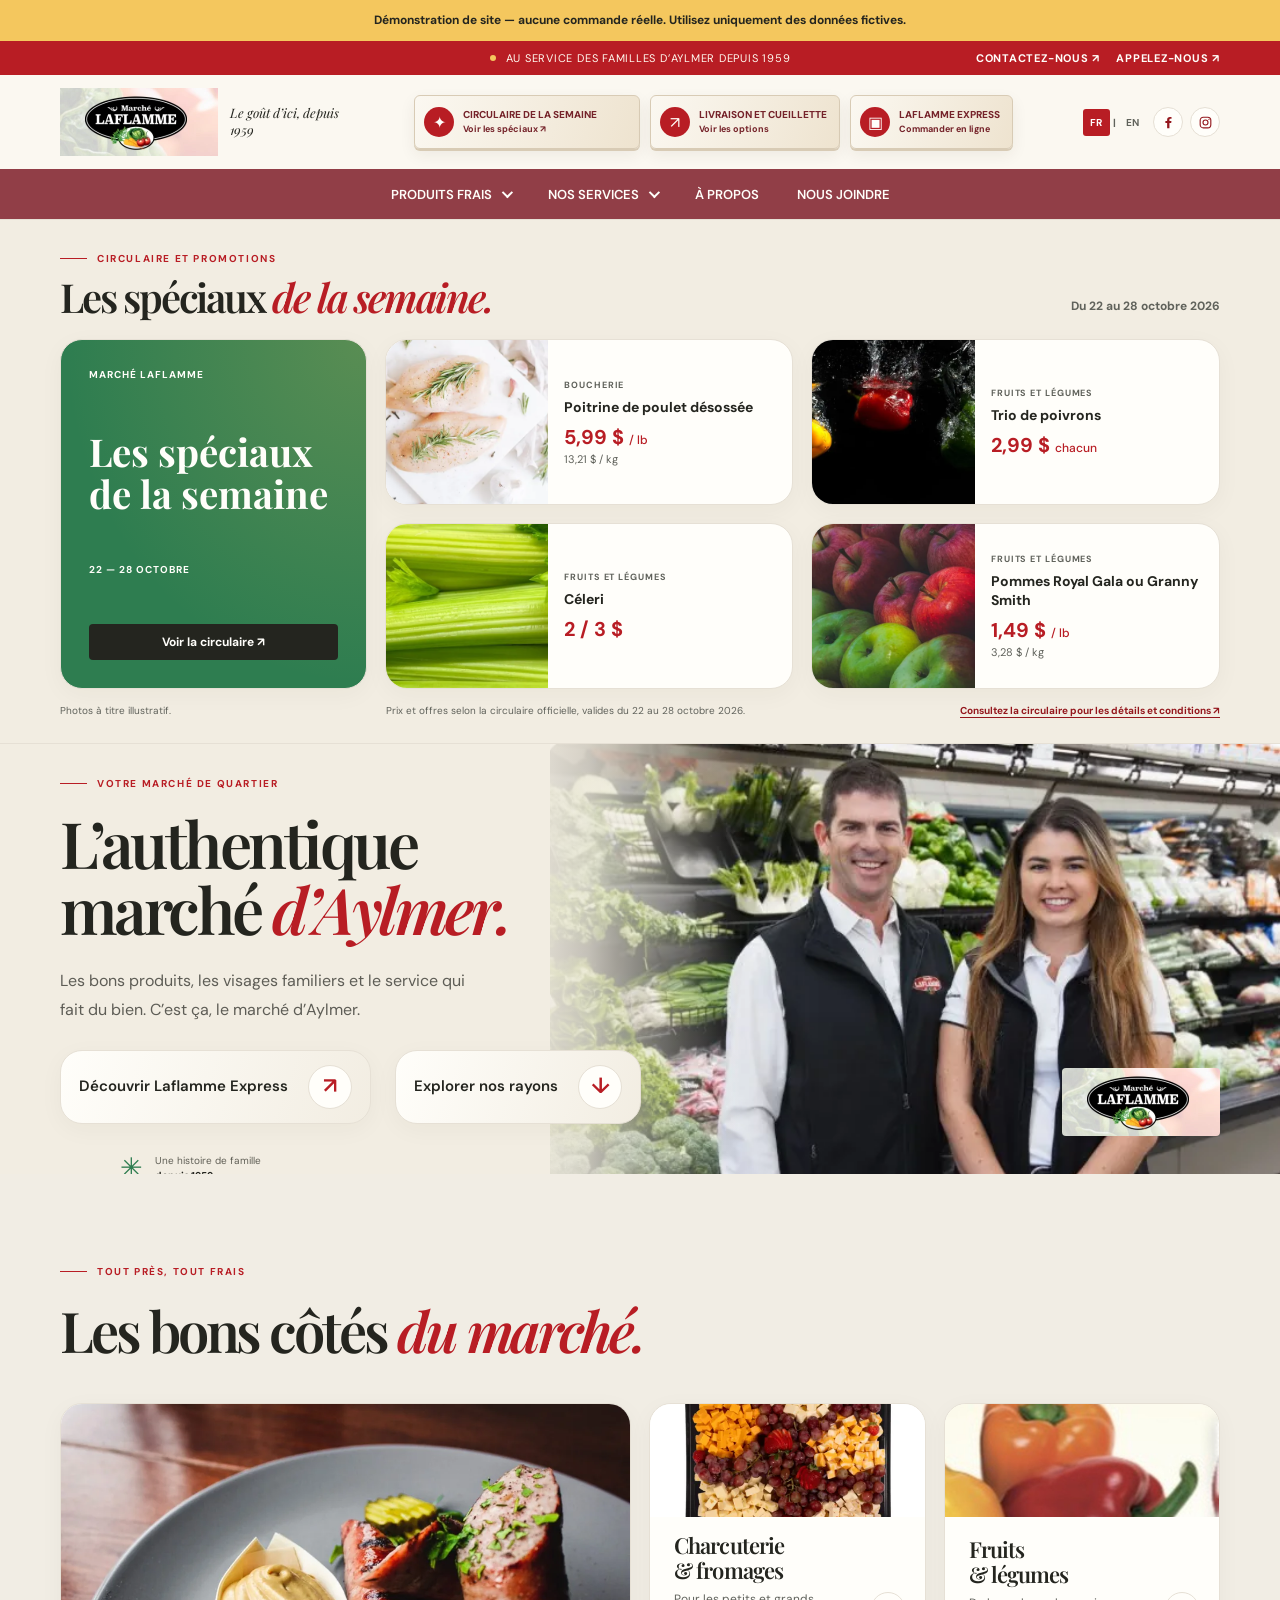
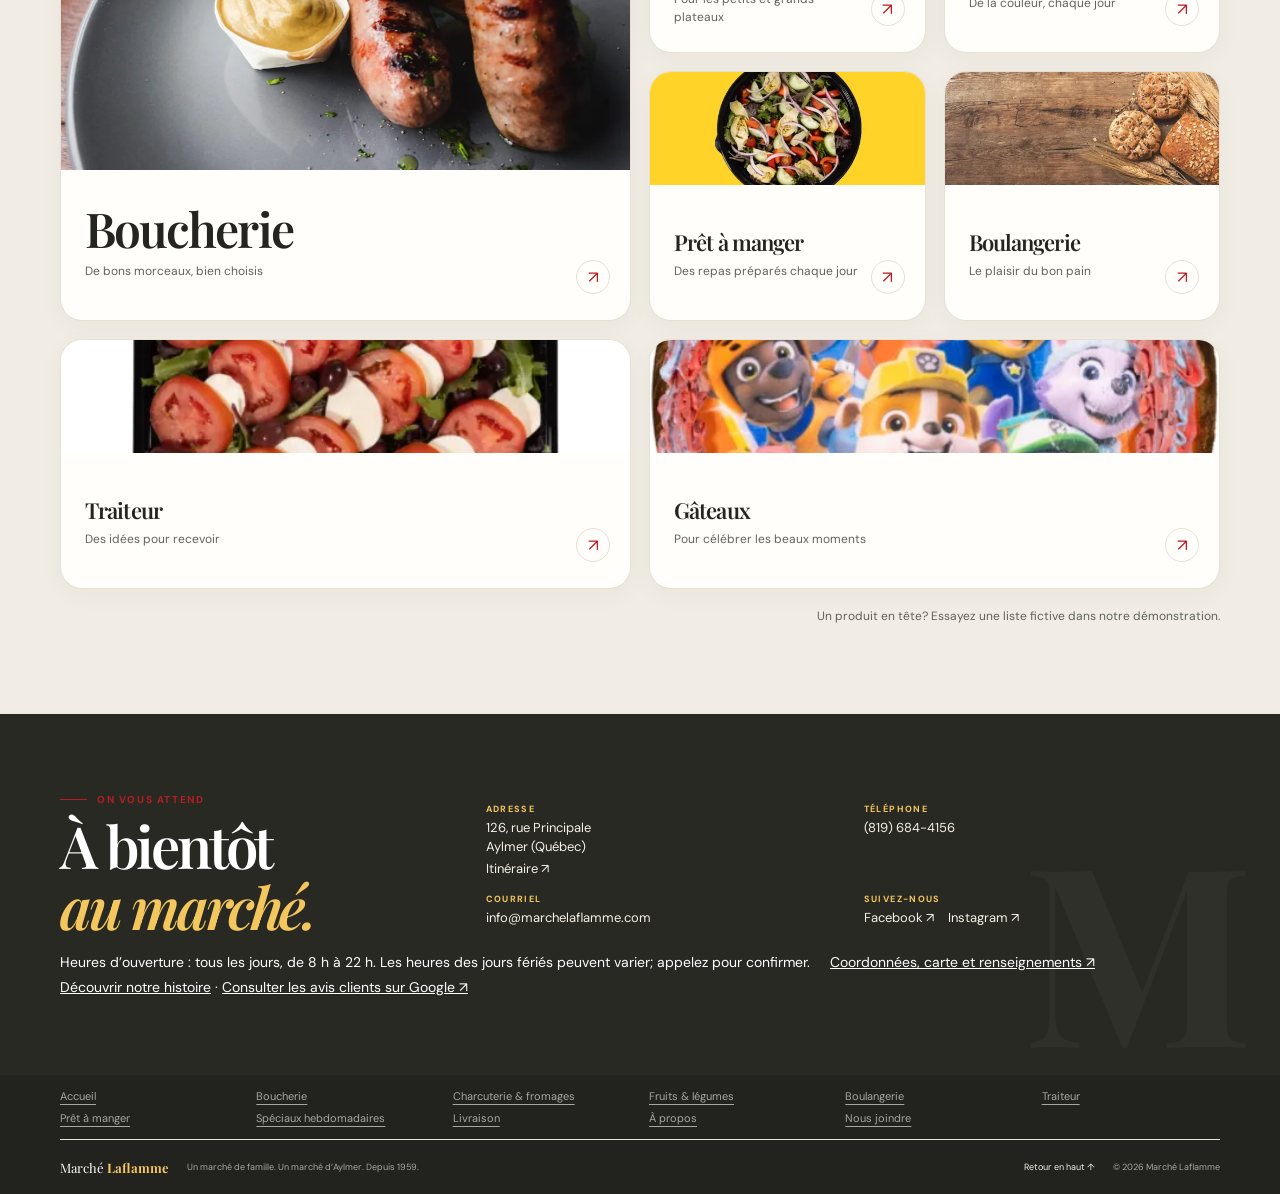
==== commit dba56809: "bento cards" ====
--- a/index.html
+++ b/index.html
@@ -90,7 +90,7 @@
             <p class="specials__dates">Du 22 au 28 octobre 2026</p>
           </div>
 
-          <div class="specials__rail" aria-label="Sélection des spéciaux de la semaine">
+          <div class="specials__rail specials__rail--bento" aria-label="Sélection des spéciaux de la semaine">
             <a class="specials-card specials-card--flyer"
               href="https://marchelaflamme.com/speciaux-hebdomadaires/" target="_blank" rel="noopener noreferrer">
               <span class="specials-card__eyebrow">Marché Laflamme</span>
@@ -181,7 +181,7 @@
             </div>
           </div>
 
-          <div class="department-grid">
+          <div class="department-grid department-grid--bento">
             <a class="department-card department-card--meat" href="./service-boucherie.html">
               <img class="department-card__photo" src="./assets/butcher-sausages.webp" width="960" height="640" loading="lazy" alt="" aria-hidden="true">
               <span class="department-card__name">Boucherie</span>
--- a/styles.css
+++ b/styles.css
@@ -116,17 +116,7 @@
 
 .demo-form-loader summary {
   width: fit-content;
-  padding: 14px 20px;
-  border-radius: 4px;
-  background: var(--red);
-  color: var(--white);
   cursor: pointer;
-  font-weight: 700;
-}
-
-.demo-form-loader summary:focus-visible {
-  outline: 3px solid var(--ink);
-  outline-offset: 3px;
 }
 
 .demo-notice {
@@ -224,10 +214,10 @@
   align-items: center;
   gap: 9px;
   padding: 8px 12px 8px 9px;
-  border: 1px solid #e6b839;
+  border: 1px solid #d8cbb5;
   border-radius: 6px;
-  background: linear-gradient(110deg, #ffe58a, #f4c75e 62%, #ffd970);
-  box-shadow: 0 3px 0 #d9a928, 0 6px 16px rgb(143 62 71 / 16%);
+  background: linear-gradient(110deg, var(--paper), #eee3cf);
+  box-shadow: 0 2px 0 #d8cbb5, 0 6px 16px rgb(61 48 27 / 7%);
   color: #75232a;
   text-decoration: none;
   transition: transform .18s ease, box-shadow .18s ease;
@@ -239,7 +229,7 @@
 
 .header-action:hover {
   transform: translateY(-2px);
-  box-shadow: 0 5px 0 #d9a928, 0 9px 20px rgb(143 62 71 / 20%);
+  box-shadow: 0 3px 0 #d8cbb5, 0 9px 20px rgb(61 48 27 / 10%);
 }
 
 .header-action[aria-current="page"] {
@@ -493,7 +483,7 @@
 
 .produce-freshness__inner {
   display: grid;
-  grid-template-columns: 150px minmax(0, 1fr);
+  grid-template-columns: 220px minmax(0, 1fr);
   align-items: center;
   gap: 32px;
 }
@@ -535,8 +525,8 @@
 
 .produce-menu__item {
   display: grid;
-  grid-template-columns: 100px minmax(0, 1fr);
-  align-items: start;
+  grid-template-columns: 160px minmax(0, 1fr);
+  align-items: center;
   gap: 16px;
   padding: 18px;
   border: 1px solid var(--line);
@@ -546,7 +536,8 @@
 
 .produce-menu__item img {
   width: 100%;
-  height: auto;
+  height: 150px;
+  object-fit: contain;
   border-radius: 4px;
 }
 
@@ -581,15 +572,19 @@
 
 @media (max-width: 650px) {
   .produce-freshness__inner {
-    grid-template-columns: 85px minmax(0, 1fr);
+    grid-template-columns: 110px minmax(0, 1fr);
     align-items: start;
     gap: 16px;
   }
 
   .produce-menu__item {
-    grid-template-columns: 75px minmax(0, 1fr);
+    grid-template-columns: 105px minmax(0, 1fr);
     gap: 12px;
     padding: 14px;
+  }
+
+  .produce-menu__item img {
+    height: 110px;
   }
 }
 
@@ -1011,14 +1006,6 @@
   transform: translateY(-2px);
 }
 
-.button--red {
-  background: var(--red);
-}
-
-.button--red:hover {
-  background: var(--red-dark);
-}
-
 .button--small {
   min-height: 42px;
   gap: 13px;
@@ -1061,7 +1048,7 @@
   position: relative;
   display: flex;
   align-items: center;
-  background: #ffda24;
+  background: var(--cream);
 }
 
 .hero__photo,
@@ -1078,7 +1065,7 @@
 }
 
 .hero__wash {
-  background: linear-gradient(90deg, #ffda24 0%, #ffda24 40%, rgba(255, 218, 36, .8) 46%, transparent 58%);
+  background: linear-gradient(90deg, var(--cream) 0%, var(--cream) 40%, rgba(242, 237, 226, .8) 46%, transparent 58%);
 }
 
 .hero__content {
@@ -1142,6 +1129,7 @@
 
 .hero__actions {
   display: flex;
+  flex-wrap: wrap;
   align-items: center;
   gap: 24px;
 }
@@ -1230,6 +1218,162 @@
   line-height: 1.65;
 }
 
+.bento-card,
+.butchery-bento .butchery-hero__highlights li,
+.meal-categories--bento .butchery-card,
+.produce-menu--bento .produce-menu__item,
+.department-card,
+.specials-card,
+.service-category {
+  --card-glow: rgba(184, 29, 36, .12);
+  min-width: 0;
+  border: 1px solid var(--line);
+  border-radius: 22px;
+  background: var(--white);
+  box-shadow: 0 6px 24px rgba(61, 48, 27, .04);
+  transition: transform .25s ease, box-shadow .25s ease, border-color .25s ease;
+}
+
+.bento-card {
+  position: relative;
+  padding: clamp(22px, 3vw, 32px);
+}
+
+a.bento-card {
+  color: var(--ink);
+  text-decoration: none;
+}
+
+.bento-action,
+.button--red,
+a.text-link,
+.demo-form-loader summary {
+  --card-glow: rgba(184, 29, 36, .12);
+  display: inline-flex;
+  max-width: 100%;
+  flex: 0 1 auto;
+  align-items: center;
+  justify-content: space-between;
+  gap: 20px;
+  padding: 14px 18px;
+  border: 1px solid var(--line);
+  border-radius: 22px;
+  background: linear-gradient(110deg, var(--white), var(--cream));
+  box-shadow: 0 6px 24px rgba(61, 48, 27, .04);
+  color: var(--ink);
+  cursor: pointer;
+  font-size: 15px;
+  font-weight: 600;
+  letter-spacing: normal;
+  line-height: 1.4;
+  text-decoration: none;
+  transition: transform .25s ease, box-shadow .25s ease, border-color .25s ease;
+}
+
+.button--red > span[aria-hidden="true"],
+a.text-link > span[aria-hidden="true"] {
+  display: none;
+}
+
+.button--red::after,
+a.text-link::after,
+.demo-form-loader summary::after {
+  display: inline-grid;
+  width: 42px;
+  height: 42px;
+  flex: 0 0 42px;
+  place-items: center;
+  border: 1px solid var(--line);
+  border-radius: 50%;
+  background: var(--white);
+  color: var(--red);
+  content: "\2197";
+  font-size: 22px;
+  transition: transform .25s ease, background-color .25s ease, color .25s ease;
+}
+
+a.text-link[href^="#"]::after {
+  content: "\2193";
+}
+
+.demo-form-loader summary {
+  list-style: none;
+}
+
+.demo-form-loader summary::-webkit-details-marker {
+  display: none;
+}
+
+.demo-form-loader summary::after {
+  content: "+";
+}
+
+.demo-form-loader[open] summary::after {
+  content: "\2212";
+}
+
+@media (hover: none), (pointer: coarse) {
+  .button--red:hover {
+    transform: none;
+  }
+}
+
+.bento-action > span:first-child {
+  min-width: 0;
+}
+
+.bento-card h2,
+.bento-card h3 {
+  margin: 0 0 12px;
+  font-family: var(--serif);
+  font-size: clamp(24px, 2.8vw, 34px);
+  line-height: 1.2;
+}
+
+.bento-card em {
+  color: var(--red);
+}
+
+.bento-arrow {
+  display: inline-grid;
+  width: 42px;
+  height: 42px;
+  flex: 0 0 42px;
+  place-items: center;
+  border: 1px solid var(--line);
+  border-radius: 50%;
+  background: var(--white);
+  color: var(--red);
+  font-size: 22px;
+  transition: transform .25s ease, background-color .25s ease, color .25s ease;
+}
+
+:is(a.bento-card, a.text-link, .department-card, a.specials-card, .button--red, .demo-form-loader summary):focus-visible {
+  outline: 3px solid var(--red);
+  outline-offset: 4px;
+  box-shadow: 0 10px 32px var(--card-glow);
+}
+
+@media (hover: hover) and (pointer: fine) {
+  :is(a.bento-card, a.text-link, .department-card, a.specials-card, .button--red, .demo-form-loader summary):hover {
+    transform: translateY(-4px);
+    border-color: rgba(184, 29, 36, .35);
+    box-shadow: 0 16px 36px rgba(61, 48, 27, .09), 0 0 24px var(--card-glow);
+  }
+
+  :is(a.bento-card, .department-card):hover :is(.bento-arrow, .department-card__arrow) {
+    transform: translate(2px, -2px);
+    background: var(--red);
+    color: var(--white);
+  }
+
+  :is(.button--red, a.text-link, .demo-form-loader summary):hover::after {
+    transform: translate(2px, -2px);
+    background: var(--red);
+    color: var(--white);
+  }
+}
+
 .department-grid {
   display: grid;
   grid-template-columns: repeat(3, 1fr);
@@ -1244,11 +1388,8 @@
   position: relative;
   overflow: hidden;
   padding: 22px 23px 19px;
-  border: 1px solid rgba(69, 59, 42, .06);
-  background: var(--white);
   color: var(--ink);
   text-decoration: none;
-  transition: transform .2s ease, box-shadow .2s ease;
 }
 
 .department-card__photo {
@@ -1263,11 +1404,6 @@
   object-position: center;
 }
 
-.department-card:hover {
-  transform: translateY(-3px);
-  box-shadow: 0 12px 30px rgba(61, 48, 27, .08);
-}
-
 .department-card__icon {
   display: none;
 }
@@ -1358,10 +1494,6 @@
 .specials-card {
   min-width: 0;
   overflow: hidden;
-  border: 1px solid rgba(36, 37, 31, .07);
-  border-radius: 8px;
-  background: var(--white);
-  box-shadow: 0 5px 16px rgba(36, 37, 31, .08);
 }
 
 .specials-card__image {
@@ -2429,7 +2561,7 @@
 }
 
 .butchery-hero__details {
-  padding-top: 12px;
+  align-self: end;
 }
 
 .butchery-hero__highlights {
@@ -2464,24 +2596,25 @@
 
 .charcuterie-hero__gallery {
   display: grid;
+  width: 100%;
+  max-width: 430px;
   grid-template-columns: repeat(2, minmax(0, 1fr));
   align-self: center;
-  gap: 10px;
+  justify-self: end;
+  gap: 8px;
 }
 
 .charcuterie-hero__gallery img {
   display: block;
   width: 100%;
-  height: 150px;
+  height: 138px;
   border-radius: 6px;
   background: var(--white);
-  object-fit: cover;
-}
-
-.charcuterie-hero__gallery img:last-child {
-  grid-column: 1 / -1;
-  height: 120px;
   object-fit: contain;
+}
+
+.charcuterie-service-hero {
+  padding-block: 42px;
 }
 
 .bakery-bread-photo {
@@ -2534,30 +2667,30 @@
   line-height: 1.8;
 }
 
-.bakery-feature__links {
-  display: flex;
-  flex-wrap: wrap;
-  gap: 12px;
-  margin-top: 2px;
-}
-
-.bakery-feature__gallery {
-  display: grid;
-  width: 100%;
-  max-width: 450px;
-  grid-template-columns: repeat(2, minmax(0, 1fr));
-  align-items: center;
-  gap: 12px;
-  margin-top: 22px;
-}
-
-.bakery-feature__gallery img {
-  display: block;
-  width: 100%;
-  height: 130px;
-  border-radius: 6px;
-  background: var(--white);
-  object-fit: contain;
+.bakery-feature__cake-copy {
+  max-width: 640px;
+  margin: 4px 0 18px;
+  color: var(--muted);
+  font-size: 14px;
+  line-height: 1.7;
+}
+
+.bakery-feature__cake-copy h2 {
+  margin: 0 0 6px;
+  color: var(--ink);
+  font-family: var(--serif);
+  font-size: 22px;
+  line-height: 1.25;
+}
+
+.bakery-feature__cake-copy p {
+  margin: 0 0 8px;
+}
+
+.bakery-feature__cake-copy p:last-of-type {
+  margin-bottom: 0;
+  color: var(--red-dark);
+  font-weight: 700;
 }
 
 .delivery-truck {
@@ -2686,45 +2819,6 @@
   flex: 0 0 auto;
 }
 
-.service-cake-gallery {
-  display: grid;
-  grid-template-columns: repeat(2, minmax(0, 1fr));
-  align-items: stretch;
-  gap: 10px;
-}
-
-.service-cake-gallery > img {
-  display: block;
-  width: 100%;
-  height: 130px;
-  border-radius: 6px;
-  background: var(--white);
-  object-fit: cover;
-}
-
-.service-cake-gallery__note {
-  grid-column: 1 / -1;
-  padding: 15px 18px;
-  border-left: 3px solid var(--gold);
-  background: rgba(255, 254, 250, .8);
-}
-
-.service-cake-gallery__note .service-fact__icon {
-  font-size: 20px;
-}
-
-.service-cake-gallery__note p {
-  margin: 4px 0 5px;
-  color: var(--muted);
-  font-size: 11px;
-}
-
-.service-cake-gallery__note strong {
-  display: block;
-  font-size: 14px;
-  line-height: 1.6;
-}
-
 .service-hero h1,
 .service-section-heading h2,
 .service-request-intro h2 {
@@ -2740,18 +2834,7 @@
   line-height: 1.05;
 }
 
-.service-hero__heading {
-  max-width: 760px;
-  margin: 0;
-  font-family: var(--serif);
-  font-size: clamp(40px, 5vw, 60px);
-  font-weight: 600;
-  letter-spacing: -.055em;
-  line-height: 1.05;
-}
-
 .service-hero h1 em,
-.service-hero__heading em,
 .service-section-heading h2 em,
 .service-request-intro h2 em {
   color: var(--red);
@@ -2882,15 +2965,26 @@
   line-height: 1.7;
 }
 
-.service-category,
-.cake-option {
+.service-category {
   overflow: hidden;
-  border: 1px solid var(--line);
-  border-radius: 6px;
-  background: var(--white);
-}
-
-.service-category > img {
+}
+
+.service-category__summary {
+  display: block;
+  cursor: pointer;
+  list-style: none;
+}
+
+.service-category__summary::-webkit-details-marker {
+  display: none;
+}
+
+.service-category__summary:focus-visible {
+  outline: 3px solid var(--red);
+  outline-offset: -3px;
+}
+
+.service-category__summary > img {
   display: block;
   width: 100%;
   height: 132px;
@@ -2902,15 +2996,7 @@
   padding: 17px 19px 19px;
 }
 
-.cake-option__number {
-  color: var(--red);
-  font-size: 10px;
-  font-weight: 700;
-  letter-spacing: .1em;
-}
-
-.service-category h3,
-.cake-option h3 {
+.service-category h3 {
   margin: 14px 0 8px;
   font-family: var(--serif);
   font-size: 20px;
@@ -2920,17 +3006,71 @@
   margin-top: 0;
 }
 
-.service-category p,
-.cake-option p,
-.cake-option li {
+.service-category p {
   color: var(--muted);
   font-size: 14px;
   line-height: 1.7;
 }
 
-.service-category p,
-.cake-option p {
+.service-category p {
   margin: 0;
+}
+
+.service-category__photos-label {
+  display: inline-flex;
+  align-items: center;
+  gap: 8px;
+  margin-top: 15px;
+  color: var(--red);
+  font-size: 13px;
+  font-weight: 700;
+}
+
+.service-category__photos-label::after {
+  display: inline-grid;
+  width: 22px;
+  height: 22px;
+  place-items: center;
+  border: 1px solid currentColor;
+  border-radius: 50%;
+  content: "+";
+  font-size: 16px;
+  line-height: 1;
+}
+
+.service-category[open] .service-category__photos-label::after {
+  content: "−";
+}
+
+.service-category__gallery {
+  display: grid;
+  grid-template-columns: repeat(4, minmax(0, 1fr));
+  gap: 6px;
+  padding: 8px;
+  border-top: 1px solid var(--line);
+}
+
+.service-category__gallery figure {
+  min-width: 0;
+  margin: 0;
+  overflow: hidden;
+  border-radius: 3px;
+  background: var(--paper);
+}
+
+.service-category__gallery img {
+  display: block;
+  width: 100%;
+  height: auto;
+  object-fit: contain;
+  background: var(--white);
+}
+
+.service-category__gallery figcaption {
+  padding: 4px 5px 6px;
+  color: var(--muted);
+  font-size: 11px;
+  line-height: 1.4;
 }
 
 .service-footnote {
@@ -3009,138 +3149,89 @@
   object-fit: contain;
 }
 
-.cake-options-grid {
-  display: grid;
-  grid-template-columns: repeat(2, minmax(0, 1fr));
-  gap: 12px;
-}
-
-.cake-options-intro {
-  max-width: 860px;
-  margin: 0 0 24px;
+.cake-details {
+  padding-block: 48px;
+}
+
+.cake-details .pricing-table caption {
+  padding-left: 0;
+}
+
+.cake-size__details {
+  display: block;
+  max-width: 500px;
+  margin-top: 5px;
+  color: var(--muted);
+  font-size: 12px;
+  font-weight: 400;
+  line-height: 1.5;
+}
+
+.cupcake-details {
+  padding-block: 44px;
+  background: var(--cream);
+}
+
+.cupcake-details__inner {
+  display: grid;
+  grid-template-columns: minmax(0, 1fr) minmax(240px, .75fr);
+  align-items: center;
+  gap: 48px;
+}
+
+.cupcake-details__copy h2 {
+  margin: 0;
+  font-family: var(--serif);
+  font-size: clamp(32px, 4vw, 48px);
+  font-weight: 600;
+  letter-spacing: -.05em;
+  line-height: 1.1;
+}
+
+.cupcake-details__copy h2 em {
+  color: var(--red);
+}
+
+.cupcake-details__copy > p:not(.eyebrow) {
+  margin: 12px 0 18px;
   color: var(--muted);
   font-size: 15px;
-  line-height: 1.75;
-}
-
-.cake-options-intro h3 {
-  margin: 0 0 8px;
+  line-height: 1.7;
+}
+
+.cupcake-details__prices {
+  max-width: 420px;
+  margin-bottom: 20px;
+}
+
+.cupcake-details__prices p {
+  display: flex;
+  justify-content: space-between;
+  gap: 20px;
+  margin: 0;
+  padding: 12px 14px;
+  border-bottom: 1px solid var(--line);
+  font-size: 15px;
+}
+
+.cupcake-details__prices p:first-child {
+  border-top: 1px solid var(--line);
+}
+
+.cupcake-details__prices strong {
   color: var(--ink);
-  font-family: var(--serif);
-  font-size: 24px;
-}
-
-.cake-options-intro p {
-  margin: 0 0 10px;
-}
-
-.cake-options-intro p:last-child {
-  margin-bottom: 0;
-  color: var(--red-dark);
-  font-weight: 700;
-}
-
-.cake-option ul {
-  display: grid;
-  gap: 7px;
-  margin: 0;
-  padding-left: 18px;
-}
-
-.cake-option--wide {
-  grid-column: 1 / -1;
-}
-
-.cake-celebration {
+  white-space: nowrap;
+}
+
+.cupcake-details__image {
   display: block;
-  margin-top: 30px;
-  padding: 36px 32px;
-  border-radius: 6px;
-  background: var(--cream);
-}
-
-.cake-celebration__copy {
-  max-width: 900px;
-  margin-inline: auto;
-  text-align: center;
-}
-
-.cake-celebration__copy h2 {
-  max-width: 760px;
-  margin: 0;
-  margin-inline: auto;
-  font-family: var(--serif);
-  font-size: clamp(28px, 3.4vw, 40px);
-  font-weight: 600;
-  letter-spacing: -.05em;
-  line-height: 1.15;
-}
-
-.cake-celebration__copy h2 em {
-  color: var(--red);
-}
-
-.cake-celebration__copy > p:not(.eyebrow) {
-  max-width: 720px;
-  margin: 14px auto 0;
-  color: var(--muted);
-  font-size: 15px;
-  line-height: 1.75;
-}
-
-.cake-celebration__actions {
-  display: flex;
-  flex-wrap: wrap;
-  justify-content: center;
-  align-items: center;
-  gap: 12px 20px;
-  margin-top: 16px;
-}
-
-.cake-celebration__varieties {
-  font-weight: 600;
-}
-
-.cake-celebration__pricing {
-  display: grid;
-  grid-template-columns: minmax(0, .8fr) minmax(220px, 1fr);
-  align-items: center;
-  max-width: 680px;
-  gap: 16px;
-  margin: 24px auto 0;
-  scroll-margin-top: 24px;
-  text-align: left;
-}
-
-.cake-celebration__pricing h3 {
-  margin: 0 0 6px;
-  font-family: var(--serif);
-  font-size: 22px;
-  line-height: 1.2;
-}
-
-.cake-celebration__pricing h3 em {
-  color: var(--red);
-}
-
-.cake-celebration__pricing .cake-celebration__varieties {
-  margin: 0;
-  color: var(--muted);
-  font-size: 14px;
-  line-height: 1.6;
-}
-
-.cake-celebration__pricing .table-scroll {
-  min-width: 0;
-}
-
-.cake-celebration .pricing-table thead {
-  background: var(--ink);
-}
-
-.cake-celebration__pricing > .button {
-  width: fit-content;
+  width: 100%;
+  max-width: 360px;
+  height: 220px;
   justify-self: center;
+  border-radius: 8px;
+  background: var(--white);
+  object-fit: contain;
 }
 
 .service-demo-note {
@@ -3161,6 +3252,22 @@
 
 .service-hero--compact .service-hero__lead {
   margin-bottom: 0;
+}
+
+.meal-hero__inner {
+  display: grid;
+  grid-template-columns: minmax(0, 1.1fr) minmax(0, .9fr);
+  align-items: center;
+  gap: 48px;
+}
+
+.meal-hero__image {
+  min-height: 340px;
+  border-radius: 10px;
+  background:
+    linear-gradient(rgba(150, 63, 71, .18), rgba(150, 63, 71, .18)),
+    url("./assets/pret-a-manger-hero.jpg") center / cover no-repeat;
+  box-shadow: 0 16px 38px rgba(36, 37, 31, .12);
 }
 
 .service-request-section {
@@ -3331,15 +3438,29 @@
 }
 
 @media (max-width: 900px) {
-  .cake-celebration__pricing {
-    grid-template-columns: minmax(0, 1fr);
-  }
-
   .service-hero__inner {
     grid-template-columns: 1fr;
     gap: 24px;
   }
 
+  .meal-hero__inner {
+    grid-template-columns: 1fr;
+    gap: 28px;
+  }
+
+  .meal-hero__image {
+    min-height: 260px;
+  }
+
+  .cupcake-details__inner {
+    grid-template-columns: minmax(0, 1fr) 240px;
+    gap: 28px;
+  }
+
+  .cupcake-details__image {
+    height: 190px;
+  }
+
   .butchery-hero__image {
     height: 250px;
   }
@@ -3362,10 +3483,6 @@
     margin-top: 12px;
   }
 
-  .service-cake-gallery > img {
-    height: 110px;
-  }
-
   .service-request-layout {
     grid-template-columns: 1fr;
   }
@@ -3376,17 +3493,26 @@
 }
 
 @media (max-width: 650px) {
-  .cake-celebration {
-    padding: 24px 18px;
-  }
-
-  .cake-celebration__pricing {
-    grid-template-columns: minmax(0, 1fr);
-    gap: 12px;
-  }
-
   .bakery-feature {
     padding-block: 40px;
+  }
+
+  .cake-details {
+    padding-block: 40px;
+  }
+
+  .cupcake-details {
+    padding-block: 36px;
+  }
+
+  .cupcake-details__inner {
+    grid-template-columns: 1fr;
+    gap: 20px;
+  }
+
+  .cupcake-details__image {
+    width: 100%;
+    height: 170px;
   }
 
   .bakery-feature__inner {
@@ -3402,6 +3528,10 @@
     padding-block: 40px;
   }
 
+  .meal-hero__image {
+    min-height: 210px;
+  }
+
   .service-hero__inner {
     grid-template-columns: 1fr;
     gap: 24px;
@@ -3419,13 +3549,12 @@
     font-size: 16px;
   }
 
-  .charcuterie-hero__gallery img,
-  .charcuterie-hero__gallery img:first-child {
-    height: 125px;
-  }
-
-  .bakery-feature__gallery img {
-    height: 100px;
+  .charcuterie-service-hero {
+    padding-block: 32px;
+  }
+
+  .charcuterie-hero__gallery img {
+    height: 112px;
   }
 
   .butchery-ready {
@@ -3459,17 +3588,20 @@
   }
 
   .service-category-grid,
-  .cake-options-grid,
   .delivery-options-grid {
     grid-template-columns: 1fr;
   }
 
-  .service-category > img {
+  .service-category__summary > img {
     height: 150px;
   }
 
   .service-category__body {
     padding: 15px 16px 17px;
+  }
+
+  .service-category__gallery {
+    grid-template-columns: repeat(3, minmax(0, 1fr));
   }
 
   .service-photo-story {
@@ -3483,14 +3615,6 @@
     height: 120px;
   }
 
-  .service-cake-gallery {
-    gap: 8px;
-  }
-
-  .service-cake-gallery > img {
-    height: 96px;
-  }
-
   .service-steps {
     grid-template-columns: 1fr;
     gap: 8px;
@@ -3513,10 +3637,6 @@
     margin-top: 22px;
   }
 
-  .cake-option--wide {
-    grid-column: auto;
-  }
-
   .service-request-section {
     padding-block: 40px 56px;
   }
@@ -3541,3 +3661,687 @@
     grid-column: auto;
   }
 }
+
+/* Bento layouts keep source order and let expanded or translated content grow. */
+.department-grid--bento,
+.specials__rail--bento,
+.catering-grid--bento,
+.delivery-bento,
+.bakery-bento,
+.contact-bento {
+  display: grid;
+  gap: 18px;
+}
+
+.butchery-bento,
+.deli-bento,
+.meal-bento,
+.meal-categories--bento,
+.produce-bento,
+.produce-freshness--bento {
+  gap: 18px;
+}
+
+.butchery-bento {
+  grid-template-columns: repeat(2, minmax(0, 1fr));
+  align-items: stretch;
+}
+
+.butchery-bento .butchery-hero__intro {
+  grid-column: 1 / -1;
+}
+
+.butchery-bento .butchery-hero__intro h1 {
+  max-width: 900px;
+}
+
+.butchery-bento .butchery-hero__image {
+  height: 100%;
+  min-height: 420px;
+  margin: 0;
+  padding: 0;
+}
+
+.butchery-bento .butchery-hero__details {
+  display: grid;
+  align-self: stretch;
+  gap: 18px;
+}
+
+.butchery-bento .butchery-hero__highlights {
+  grid-template-columns: repeat(2, minmax(0, 1fr));
+  gap: 12px;
+  margin: 0;
+}
+
+.butchery-bento .butchery-hero__highlights li {
+  padding: 24px 20px 24px 42px;
+  background: radial-gradient(ellipse at top right, rgba(244, 199, 94, .22), transparent 80%), var(--white);
+  font-size: 15px;
+}
+
+.butchery-bento .butchery-hero__highlights li::before {
+  left: 20px;
+}
+
+.butchery-bento .butchery-hero__details > p {
+  padding: 26px;
+  font-size: 15px;
+}
+
+.deli-bento {
+  grid-template-columns: minmax(0, 1.15fr) minmax(0, .85fr);
+  align-items: start;
+}
+
+.deli-bento .deli-bento__cuts {
+  grid-row: span 2;
+  background: radial-gradient(ellipse at top, rgba(244, 199, 94, .2), transparent 70%), var(--white);
+}
+
+.deli-bento .deli-bento__salads {
+  background: #edf3e9;
+}
+
+.deli-bento .deli-bento__cheese {
+  background: #faf0dc;
+}
+
+.deli-bento .butchery-card {
+  padding: 28px;
+}
+
+.deli-bento__photo {
+  display: block;
+  width: 100%;
+  height: 180px;
+  margin-bottom: 24px;
+  object-fit: contain;
+}
+
+.deli-bento__cuts .deli-bento__photo {
+  height: 320px;
+}
+
+.deli-bento .butchery-card h2 {
+  font-size: clamp(26px, 3vw, 36px);
+}
+
+.deli-bento .butchery-card p {
+  font-size: 16px;
+}
+
+.produce-bento {
+  grid-template-columns: repeat(2, minmax(0, 1fr));
+  align-items: stretch;
+}
+
+.produce-bento__copy {
+  display: flex;
+  flex-direction: column;
+  justify-content: center;
+  background: radial-gradient(ellipse at top left, rgba(244, 199, 94, .25), transparent 80%), var(--white);
+}
+
+.produce-bento .butchery-hero__image {
+  height: 100%;
+  min-height: 340px;
+  margin: 0;
+  padding: 0;
+}
+
+.produce-freshness--bento {
+  grid-template-columns: minmax(0, .65fr) minmax(0, 1.35fr);
+  align-items: stretch;
+}
+
+.produce-freshness--bento > img {
+  height: 100%;
+  max-height: 350px;
+  object-fit: contain;
+  border: 1px solid var(--line);
+  border-radius: 22px;
+  background: var(--white);
+  padding: 20px;
+}
+
+.produce-menu--bento .produce-menu__item {
+  border-radius: 22px;
+}
+
+.produce-menu--bento .produce-menu__item:first-child {
+  border-color: #c4d2bf;
+  background: radial-gradient(ellipse at top left, rgba(46, 125, 80, .1), transparent 75%), var(--white);
+}
+
+.meal-bento {
+  align-items: stretch;
+}
+
+.meal-bento .meal-hero__image {
+  min-height: 360px;
+}
+
+.meal-categories--bento {
+  grid-template-columns: minmax(0, 1.15fr) repeat(2, minmax(0, 1fr));
+  align-items: stretch;
+}
+
+.meal-categories--bento .butchery-card {
+  position: relative;
+  padding: 30px 26px;
+  border-radius: 22px;
+  border-top: 4px solid #d5ac55;
+  background: #faf0dc;
+}
+
+.meal-categories--bento .butchery-card:nth-child(2) {
+  border-top-color: #b81d24;
+  background: #f8ece7;
+}
+
+.meal-categories--bento .butchery-card:nth-child(3) {
+  border-top-color: #2e7d50;
+  background: #edf3e9;
+}
+
+.meal-categories--bento .butchery-card h3 {
+  margin-top: 0;
+  font-size: 26px;
+  line-height: 1.2;
+}
+
+@media (max-width: 900px) {
+  .butchery-bento,
+  .deli-bento,
+  .meal-categories--bento,
+  .produce-bento {
+    grid-template-columns: minmax(0, 1fr);
+  }
+
+  .butchery-bento .butchery-hero__image {
+    min-height: 0;
+    height: 320px;
+  }
+
+  .deli-bento .deli-bento__cuts {
+    grid-row: auto;
+  }
+}
+
+@media (max-width: 650px) {
+  .butchery-bento,
+  .deli-bento,
+  .meal-bento,
+  .meal-categories--bento,
+  .produce-bento,
+  .produce-freshness--bento {
+    gap: 12px;
+  }
+
+  .produce-freshness--bento {
+    grid-template-columns: minmax(0, 1fr);
+  }
+
+  .produce-freshness--bento > img {
+    height: 220px;
+  }
+
+  .butchery-bento .butchery-hero__image,
+  .produce-bento .butchery-hero__image {
+    height: 240px;
+    min-height: 0;
+  }
+
+  .butchery-bento .butchery-hero__highlights li {
+    padding: 20px 14px 20px 34px;
+    font-size: 14px;
+  }
+
+  .butchery-bento .butchery-hero__highlights li::before {
+    left: 14px;
+  }
+
+  .deli-bento__cuts .deli-bento__photo {
+    height: 220px;
+  }
+
+  .deli-bento .butchery-card,
+  .meal-categories--bento .butchery-card {
+    padding: 24px;
+  }
+
+  .meal-bento .meal-hero__image {
+    min-height: 240px;
+  }
+}
+
+@media (max-width: 380px) {
+  .butchery-bento .butchery-hero__highlights {
+    grid-template-columns: minmax(0, 1fr);
+  }
+}
+
+.department-grid--bento {
+  grid-template-columns: repeat(4, minmax(0, 1fr));
+}
+
+.department-grid--bento .department-card {
+  min-height: 250px;
+  padding: 26px 24px;
+}
+
+.department-grid--bento .department-card__photo {
+  height: calc(100% - 135px);
+  transition: transform .4s ease;
+}
+
+.department-grid--bento .department-card__name,
+.department-grid--bento .department-card__detail {
+  max-width: calc(100% - 36px);
+}
+
+.department-grid--bento .department-card__detail {
+  min-height: 32px;
+  line-height: 1.5;
+}
+
+.department-grid--bento .department-card--meat {
+  grid-column: span 2;
+  grid-row: span 2;
+}
+
+.department-grid--bento .department-card--meat .department-card__name {
+  font-size: clamp(32px, 4vw, 48px);
+}
+
+.department-grid--bento .department-card--meat .department-card__photo {
+  height: calc(100% - 150px);
+}
+
+.department-grid--bento :is(.department-card--catering, .department-card--cakes) {
+  grid-column: span 2;
+}
+
+.department-grid--bento .department-card__arrow {
+  display: grid;
+  width: 34px;
+  height: 34px;
+  place-items: center;
+  border: 1px solid var(--line);
+  border-radius: 50%;
+  bottom: 26px;
+  right: 20px;
+  transition: transform .25s ease, background-color .25s ease, color .25s ease;
+}
+
+.specials__rail--bento {
+  grid-template-columns: minmax(0, .9fr) repeat(2, minmax(0, 1.2fr));
+  grid-auto-flow: row;
+  grid-auto-columns: auto;
+  overflow: visible;
+  padding: 0;
+}
+
+.specials__rail--bento .specials-card--flyer {
+  grid-row: span 2;
+  min-height: 350px;
+  padding: 28px;
+  background: radial-gradient(ellipse at top right, rgba(244, 199, 94, .22), transparent 70%), var(--green);
+  --card-glow: rgba(46, 125, 80, .18);
+}
+
+.specials__rail--bento .specials-card:not(.specials-card--flyer) {
+  display: grid;
+  grid-template-columns: minmax(0, .8fr) minmax(0, 1.2fr);
+}
+
+.specials__rail--bento .specials-card__image {
+  height: 100%;
+  min-height: 160px;
+}
+
+.specials__rail--bento .specials-card__details {
+  align-self: center;
+  min-height: 0;
+  padding: 18px 16px;
+}
+
+.specials__rail--bento .specials-card h3 {
+  min-height: 0;
+}
+
+.specials__rail--bento .specials-card__flyer-title {
+  font-size: clamp(28px, 3vw, 40px);
+}
+
+.catering-grid--bento {
+  grid-template-columns: repeat(4, minmax(0, 1fr));
+  align-items: start;
+}
+
+.catering-grid--bento .service-category:nth-child(3n + 1) {
+  grid-column: span 2;
+}
+
+.catering-grid--bento .service-category:nth-child(3n + 2),
+.catering-grid--bento .service-category:nth-child(3n + 3) {
+  grid-column: span 1;
+}
+
+.catering-grid--bento .service-category__summary > img {
+  height: 210px;
+  transition: filter .25s ease;
+}
+
+.catering-grid--bento .service-category__body {
+  min-height: 205px;
+  padding: 24px;
+  background: radial-gradient(ellipse at top right, rgba(244, 199, 94, .13), transparent 80%);
+}
+
+.catering-grid--bento .service-category__gallery {
+  grid-template-columns: repeat(2, minmax(0, 1fr));
+  gap: 10px;
+  padding: 14px;
+}
+
+.catering-grid--bento .service-category__gallery figcaption {
+  padding: 8px;
+  font-size: 12px;
+}
+
+.catering-grid--bento .service-category:focus-within {
+  border-color: var(--red);
+  box-shadow: 0 8px 28px var(--card-glow);
+}
+
+.delivery-bento {
+  grid-template-columns: repeat(2, minmax(0, 1fr));
+}
+
+:is(.delivery-bento, .bakery-bento, .contact-bento) .bento-card {
+  border-radius: 22px;
+}
+
+.delivery-bento__photo {
+  display: flex;
+  grid-row: span 2;
+  flex-direction: column;
+  justify-content: center;
+  background: radial-gradient(ellipse at top, rgba(244, 199, 94, .3), transparent 75%), var(--cream);
+}
+
+.delivery-bento__photo .delivery-truck {
+  margin-bottom: 32px;
+}
+
+.delivery-bento .butchery-card {
+  min-height: 0;
+}
+
+.delivery-bento .butchery-card h3 {
+  margin-top: 0;
+  font-size: 24px;
+}
+
+.delivery-bento__express {
+  display: flex;
+  grid-column: 1 / -1;
+  align-items: center;
+  justify-content: space-between;
+  gap: 24px;
+  background: radial-gradient(ellipse at right, rgba(244, 199, 94, .45), transparent 75%), var(--white);
+}
+
+.bakery-bento {
+  grid-template-columns: repeat(2, minmax(0, 1fr));
+  align-items: stretch;
+}
+
+.bakery-bento__intro {
+  grid-column: 1 / -1;
+}
+
+.bakery-bento .bakery-feature__copy > p:not(.eyebrow) {
+  max-width: 640px;
+  margin-bottom: 8px;
+}
+
+.bakery-bento .bakery-feature__bread {
+  grid-row: span 2;
+  height: 100%;
+  min-height: 480px;
+  padding: 0;
+}
+
+.bakery-bento .bakery-feature__cake-copy {
+  max-width: none;
+  margin: 0;
+  padding: 28px;
+}
+
+.bakery-bento .bakery-feature__cake-copy h2 {
+  font-size: clamp(24px, 2.2vw, 30px);
+}
+
+.bakery-bento .bakery-feature__cake-copy .bento-arrow {
+  display: grid;
+  margin-top: 18px;
+  margin-left: auto;
+}
+
+.bakery-bento__cupcakes {
+  background: radial-gradient(ellipse at top left, rgba(244, 199, 94, .28), transparent 80%), var(--cream);
+}
+
+.bakery-bento__cupcakes > p:not(.eyebrow) {
+  max-width: 350px;
+  padding-right: 35px;
+  color: var(--muted);
+  font-size: 15px;
+  line-height: 1.7;
+}
+
+.bakery-bento__cupcakes .bento-arrow {
+  position: absolute;
+  right: 24px;
+  bottom: 24px;
+}
+
+.contact-bento {
+  grid-template-columns: repeat(2, minmax(0, 1fr));
+  margin-top: 24px;
+}
+
+.contact-bento .contact-map {
+  grid-row: span 2;
+  padding: 12px 12px 22px;
+}
+
+.contact-bento .store-map {
+  min-height: 270px;
+  border-radius: 14px;
+}
+
+.contact-bento .contact-map > p {
+  margin: 14px 12px 0;
+}
+
+.contact-bento h3 {
+  font-size: 24px;
+}
+
+.contact-bento__action {
+  padding-right: 75px;
+  background: radial-gradient(ellipse at top right, rgba(244, 199, 94, .2), transparent 80%), var(--white);
+  overflow-wrap: anywhere;
+}
+
+.contact-bento__action .bento-arrow {
+  position: absolute;
+  right: 22px;
+  top: calc(50% - 21px);
+}
+
+.contact-bento__hours {
+  grid-row: span 2;
+  background: var(--cream);
+}
+
+.contact-bento__address .text-link {
+  margin-top: 14px;
+}
+
+.contact-bento__hours > p {
+  color: var(--muted);
+  font-size: 14px;
+  line-height: 1.7;
+}
+
+@media (hover: hover) and (pointer: fine) {
+  .department-grid--bento .department-card:hover .department-card__photo,
+  .department-grid--bento .department-card:focus-visible .department-card__photo {
+    transform: scale(1.035);
+  }
+
+  .catering-grid--bento .service-category:has(.service-category__summary:hover) {
+    border-color: rgba(184, 29, 36, .35);
+    box-shadow: 0 12px 32px var(--card-glow);
+  }
+
+  .catering-grid--bento .service-category__summary:hover > img {
+    filter: saturate(1.12);
+  }
+}
+
+@media (max-width: 1050px) {
+  .catering-grid--bento {
+    grid-template-columns: repeat(2, minmax(0, 1fr));
+  }
+
+  .catering-grid--bento .service-category:nth-child(n) {
+    grid-column: auto;
+  }
+
+  .specials__rail--bento {
+    grid-template-columns: minmax(0, .9fr) repeat(2, minmax(0, 1fr));
+  }
+
+  .specials__rail--bento .specials-card:not(.specials-card--flyer) {
+    grid-template-columns: minmax(0, 1fr);
+  }
+
+  .specials__rail--bento .specials-card__image {
+    min-height: 0;
+    height: 110px;
+  }
+
+  .department-grid--bento {
+    grid-template-columns: repeat(2, minmax(0, 1fr));
+  }
+
+  .department-grid--bento .department-card--meat {
+    grid-row: auto;
+    min-height: 350px;
+  }
+
+  .department-grid--bento :is(.department-card--catering, .department-card--cakes) {
+    grid-column: auto;
+  }
+}
+
+@media (max-width: 650px) {
+  .department-grid--bento,
+  .specials__rail--bento,
+  .catering-grid--bento,
+  .delivery-bento,
+  .bakery-bento,
+  .contact-bento {
+    gap: 12px;
+  }
+
+  .specials__rail--bento {
+    grid-template-columns: repeat(2, minmax(0, 1fr));
+  }
+
+  .specials__rail--bento .specials-card--flyer {
+    grid-column: 1 / -1;
+    grid-row: auto;
+    gap: 16px;
+    min-height: 0;
+    padding: 24px;
+  }
+
+  .specials__rail--bento .specials-card__details {
+    padding: 14px 12px;
+  }
+
+  .department-grid--bento .department-card {
+    min-height: 265px;
+    padding: 20px 16px;
+  }
+
+  .department-grid--bento .department-card__photo {
+    height: calc(100% - 140px);
+  }
+
+  .department-grid--bento .department-card--meat {
+    min-height: 310px;
+  }
+
+  .department-grid--bento .department-card__name,
+  .department-grid--bento .department-card__detail {
+    max-width: 100%;
+    padding-right: 0;
+  }
+
+  .department-grid--bento .department-card__detail {
+    min-height: 50px;
+    padding-right: 12px;
+  }
+
+  .department-grid--bento .department-card__arrow {
+    right: 12px;
+    bottom: 12px;
+    width: 26px;
+    height: 26px;
+    background: var(--white);
+  }
+
+  .catering-grid--bento,
+  .delivery-bento,
+  .bakery-bento,
+  .contact-bento {
+    grid-template-columns: minmax(0, 1fr);
+  }
+
+  .catering-grid--bento .service-category__body {
+    min-height: 0;
+    padding: 22px;
+  }
+
+  .catering-grid--bento .service-category__summary > img {
+    height: 200px;
+  }
+
+  .delivery-bento__photo,
+  .bakery-bento .bakery-feature__bread,
+  .contact-bento .contact-map,
+  .contact-bento__hours {
+    grid-row: auto;
+  }
+
+  .bakery-bento .bakery-feature__bread {
+    height: 260px;
+    min-height: 0;
+  }
+
+  .bakery-bento .bakery-feature__cake-copy {
+    padding: 24px;
+  }
+
+  .contact-bento .store-map {
+    min-height: 300px;
+  }
+}
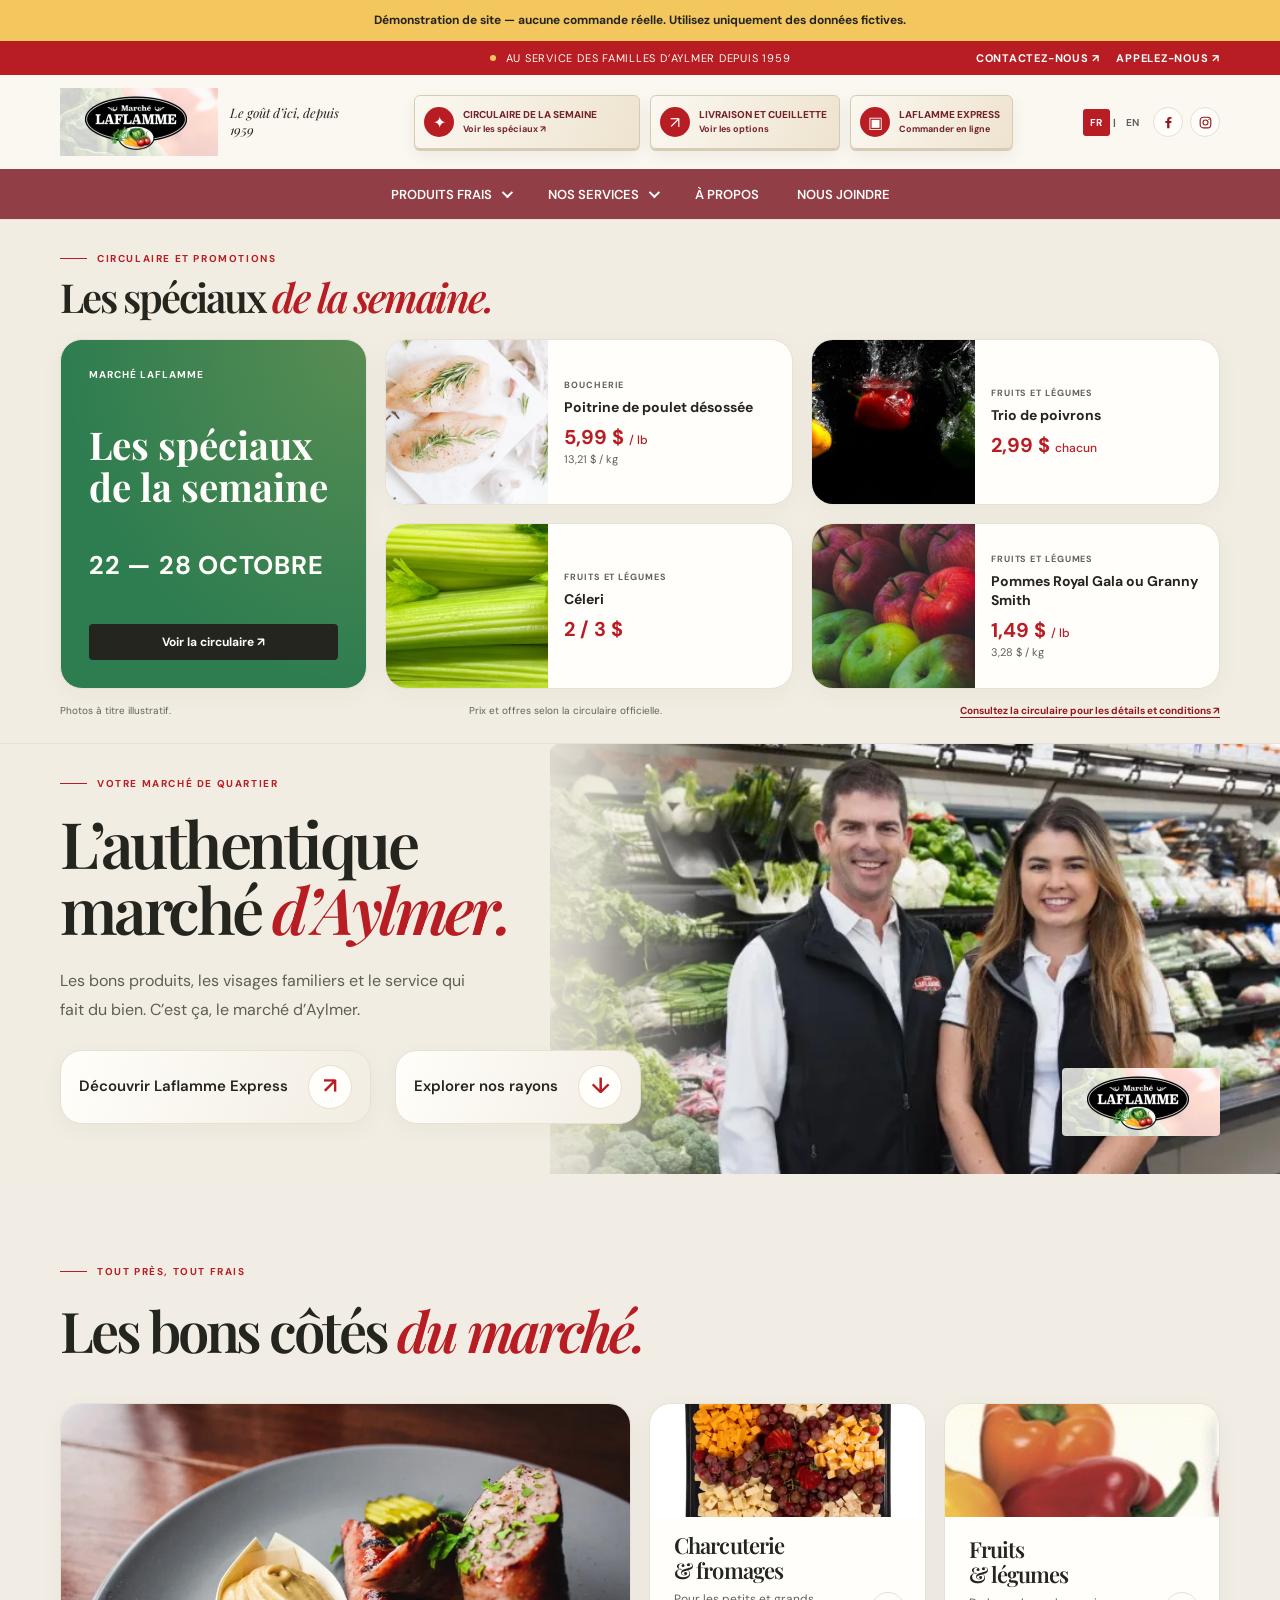
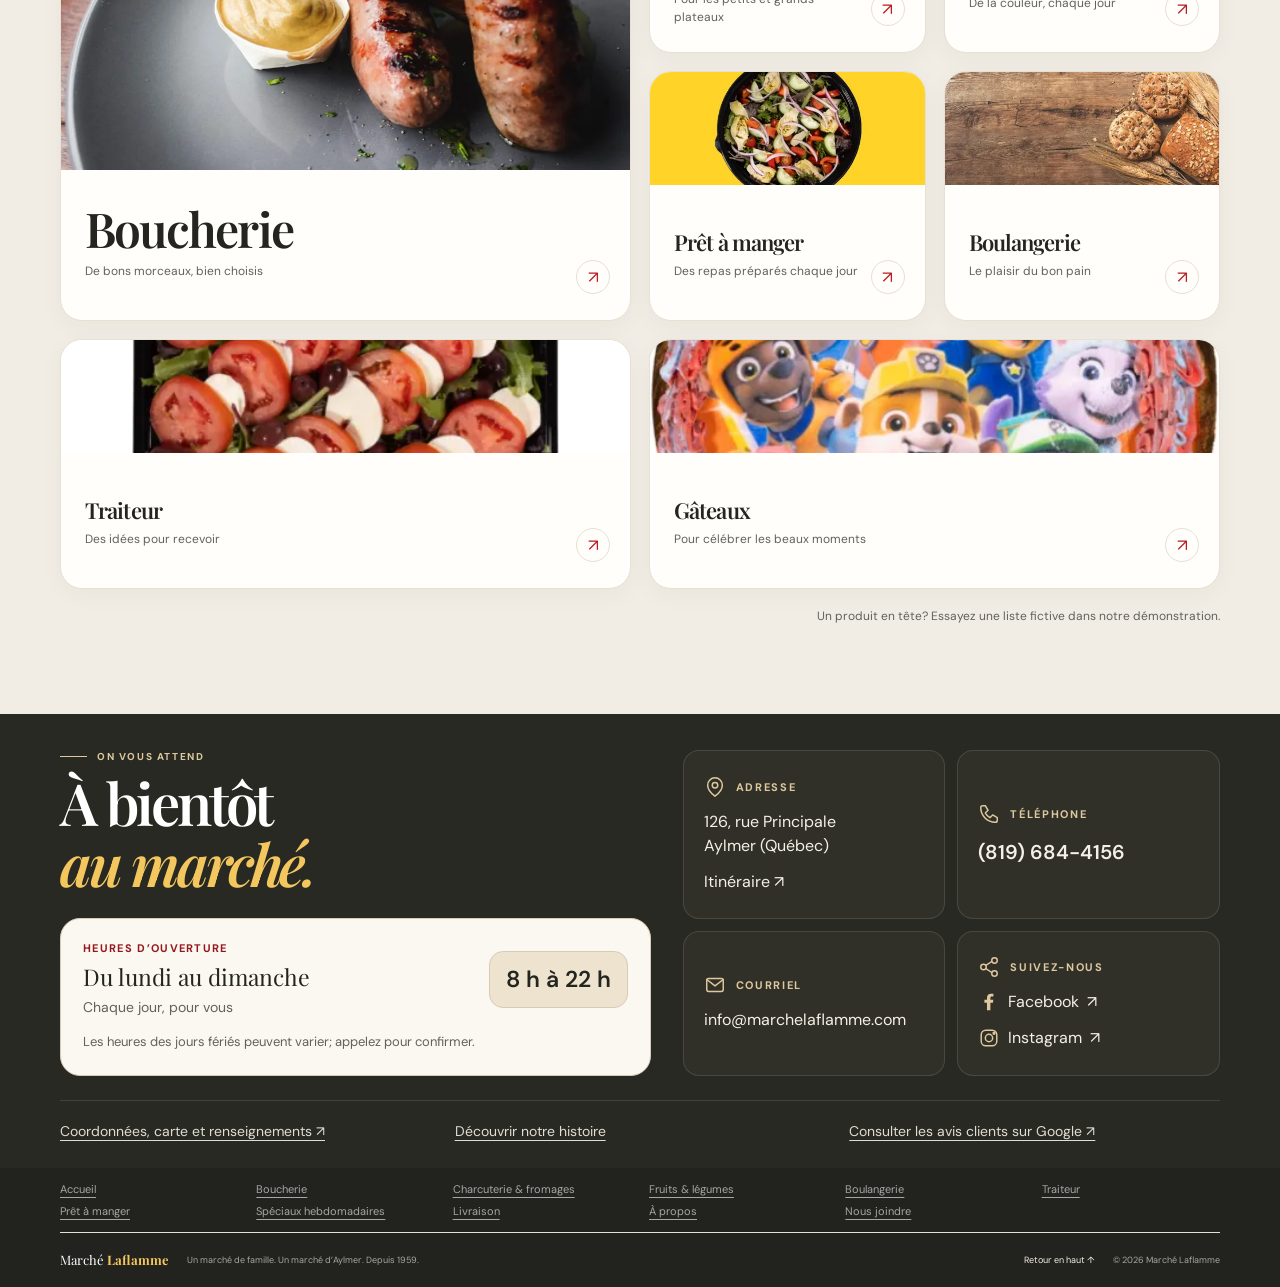
==== commit 30bc51a0: "u" ====
--- a/index.html
+++ b/index.html
@@ -87,7 +87,6 @@
               <p class="eyebrow"><span class="eyebrow__line"></span> Circulaire et promotions</p>
               <h2 id="specials-title">Les spéciaux <em>de la semaine.</em></h2>
             </div>
-            <p class="specials__dates">Du 22 au 28 octobre 2026</p>
           </div>
 
           <div class="specials__rail specials__rail--bento" aria-label="Sélection des spéciaux de la semaine">
@@ -140,7 +139,7 @@
 
           <p class="specials__note">
             <span>Photos à titre illustratif.</span>
-            Prix et offres selon la circulaire officielle, valides du 22 au 28 octobre 2026.
+            Prix et offres selon la circulaire officielle.
             <a href="https://marchelaflamme.com/speciaux-hebdomadaires/" target="_blank" rel="noopener noreferrer">
               Consultez la circulaire pour les détails et conditions <span aria-hidden="true">↗</span>
             </a>
@@ -164,10 +163,6 @@
             </a>
             <a class="text-link" href="#rayons">Explorer nos rayons <span aria-hidden="true">↓</span></a>
           </div>
-          <div class="hero__note">
-            <span class="hero__note-icon" aria-hidden="true">✳</span>
-            <span>Une histoire de famille<br><strong>depuis 1959</strong></span>
-          </div>
         </div>
         <img class="hero__logo" src="./assets/marche-laflamme-logo.webp" width="316" height="136" alt="" aria-hidden="true">
       </section>
--- a/styles.css
+++ b/styles.css
@@ -710,9 +710,37 @@
 
 .history-overview__grid {
   display: grid;
-  grid-template-columns: repeat(2, minmax(0, 1fr));
-  align-items: start;
-  gap: 48px;
+  grid-template-columns: minmax(0, 1.15fr) minmax(0, 1fr);
+  align-items: stretch;
+  gap: 22px;
+}
+
+.history-overview__heading,
+.history-overview__timeline {
+  grid-column: 1 / -1;
+}
+
+.history-overview .history-overview__intro {
+  display: flex;
+  flex-direction: column;
+  justify-content: center;
+  background: radial-gradient(ellipse at top right, rgba(244, 199, 94, .18), transparent 75%), var(--white);
+}
+
+.history-overview__since {
+  margin: 0 0 24px;
+  color: var(--muted);
+  font-size: 15px;
+}
+
+.history-overview__since strong {
+  display: block;
+  margin-top: 4px;
+  color: var(--red-dark);
+  font-family: var(--serif);
+  font-size: clamp(56px, 7vw, 88px);
+  font-weight: 600;
+  line-height: 1;
 }
 
 .history-overview h1 {
@@ -727,9 +755,9 @@
 .history-overview__image {
   display: block;
   width: 100%;
-  height: auto;
-  max-height: 230px;
-  border-radius: 8px;
+  height: 100%;
+  min-height: 380px;
+  padding: 0;
   object-fit: cover;
   object-position: center top;
 }
@@ -739,22 +767,38 @@
 }
 
 .history-overview .service-section-heading {
-  margin-bottom: 12px;
+  margin-block: 24px;
 }
 
 .history-overview .service-section-heading h2 {
   font-size: clamp(28px, 3vw, 38px);
 }
 
+.history-overview .history-timeline {
+  grid-template-columns: repeat(2, minmax(0, 1fr));
+  gap: 18px;
+}
+
 .history-overview .history-timeline li {
-  grid-template-columns: 90px minmax(0, 1fr);
-  gap: 16px;
-  padding-block: 16px;
+  grid-template-columns: minmax(0, 1fr);
+  align-content: start;
+  gap: 18px;
+  padding: 28px;
+}
+
+.history-overview .history-timeline li:nth-child(even) {
+  background: var(--cream);
+}
+
+.history-overview .history-timeline strong {
+  font-family: var(--serif);
+  font-size: clamp(28px, 3vw, 38px);
+  line-height: 1.2;
 }
 
 .history-overview .history-timeline h3 {
   margin-bottom: 6px;
-  font-size: 17px;
+  font-size: 24px;
 }
 
 .history-overview .history-timeline p {
@@ -764,7 +808,17 @@
 @media (max-width: 760px) {
   .history-overview__grid {
     grid-template-columns: minmax(0, 1fr);
-    gap: 32px;
+    gap: 16px;
+  }
+
+  .history-overview__image {
+    height: auto;
+    min-height: 0;
+  }
+
+  .history-overview .history-timeline {
+    grid-template-columns: minmax(0, 1fr);
+    gap: 12px;
   }
 }
 
@@ -1598,6 +1652,9 @@
 
 .specials-card__flyer-date {
   color: var(--white);
+  font-size: clamp(20px, 2vw, 26px);
+  line-height: 1.3;
+  letter-spacing: .03em;
 }
 
 .specials-card__flyer-link {
@@ -2541,6 +2598,21 @@
   object-fit: cover;
 }
 
+.catering-hero {
+  grid-template-columns: minmax(0, 1.2fr) minmax(0, .8fr);
+  gap: 40px;
+}
+
+.catering-hero__photo {
+  display: block;
+  width: 100%;
+  max-width: 480px;
+  height: auto;
+  justify-self: center;
+  padding: 0;
+  object-fit: contain;
+}
+
 .butchery-hero {
   grid-template-columns: minmax(0, .9fr) minmax(0, 1.1fr);
   align-items: start;
@@ -3335,34 +3407,85 @@
 }
 
 .request-type {
-  display: flex;
-  flex-wrap: wrap;
-  gap: 8px;
   padding-bottom: 16px !important;
   border-bottom: 1px solid var(--line) !important;
 }
 
-.request-type legend {
-  flex: 0 0 100%;
+.request-type__tiles {
+  display: grid;
+  grid-template-columns: repeat(2, minmax(0, 1fr));
+  gap: 12px;
 }
 
 .request-type label {
   display: flex;
-  align-items: center;
-  gap: 8px;
-  padding: 11px 14px;
+  min-width: 0;
+  align-items: flex-start;
+  gap: 12px;
+  padding: 20px;
   border: 1px solid var(--line);
-  border-radius: 4px;
+  border-radius: 18px;
+  background: linear-gradient(110deg, var(--white), var(--cream));
   cursor: pointer;
+  transition: border-color .2s ease, box-shadow .2s ease, background-color .2s ease;
 }
 
 .request-type input {
+  width: 18px;
+  height: 18px;
+  flex: 0 0 18px;
+  margin: 3px 0 0;
   accent-color: var(--red);
 }
 
-.request-type input:checked + span {
+.request-type label > span {
+  display: grid;
+  min-width: 0;
+  gap: 6px;
+}
+
+.request-type strong {
+  font-size: 16px;
+  font-weight: 600;
+  line-height: 1.4;
+}
+
+.request-type small {
+  color: var(--muted);
+  font-size: 13px;
+  line-height: 1.5;
+}
+
+.request-type label:has(input:checked) {
+  border-color: var(--red);
+  background: #f8efea;
+  box-shadow: inset 0 0 0 1px var(--red);
+}
+
+.request-type input:checked + span strong {
   color: var(--red-dark);
-  font-weight: 700;
+}
+
+.request-type label:has(input:focus-visible) {
+  outline: 3px solid var(--red);
+  outline-offset: 3px;
+}
+
+@media (hover: hover) and (pointer: fine) {
+  .request-type label:hover {
+    border-color: var(--red-dark);
+    box-shadow: 0 6px 20px rgba(61, 48, 27, .07);
+  }
+}
+
+@media (max-width: 650px) {
+  .request-type__tiles {
+    grid-template-columns: minmax(0, 1fr);
+  }
+
+  .request-type label {
+    padding: 18px;
+  }
 }
 
 .request-panel {
@@ -4151,16 +4274,29 @@
 
 .contact-bento {
   grid-template-columns: repeat(2, minmax(0, 1fr));
+  align-items: stretch;
   margin-top: 24px;
 }
 
+.contact-bento__column {
+  display: grid;
+  min-width: 0;
+  align-content: start;
+  gap: 18px;
+}
+
+.contact-bento__column--location {
+  grid-template-rows: minmax(0, 1fr) auto;
+}
+
 .contact-bento .contact-map {
-  grid-row: span 2;
   padding: 12px 12px 22px;
 }
 
 .contact-bento .store-map {
-  min-height: 270px;
+  flex: 1 1 auto;
+  height: 300px;
+  min-height: 300px;
   border-radius: 14px;
 }
 
@@ -4169,7 +4305,32 @@
 }
 
 .contact-bento h3 {
+  display: flex;
+  align-items: center;
+  gap: 12px;
   font-size: 24px;
+}
+
+.contact-bento .contact-icon {
+  color: #94733d;
+}
+
+.contact-bento .contact-bento__action,
+.contact-bento address,
+.contact-bento .store-hours {
+  font-size: 18px;
+}
+
+.contact-bento__phone {
+  font-size: 24px;
+  font-weight: 600;
+}
+
+.contact-bento__social .service-actions a {
+  display: inline-flex;
+  align-items: center;
+  gap: 8px;
+  font-size: 18px;
 }
 
 .contact-bento__action {
@@ -4185,8 +4346,17 @@
 }
 
 .contact-bento__hours {
-  grid-row: span 2;
   background: var(--cream);
+}
+
+.contact-bento .store-hours li {
+  padding-block: 4px;
+  border-bottom: 1px solid var(--line);
+}
+
+.contact-bento .store-hours li span:last-child {
+  white-space: nowrap;
+  font-variant-numeric: tabular-nums;
 }
 
 .contact-bento__address .text-link {
@@ -4194,17 +4364,13 @@
 }
 
 .contact-bento__hours > p {
+  margin-top: 14px;
   color: var(--muted);
   font-size: 14px;
   line-height: 1.7;
 }
 
 @media (hover: hover) and (pointer: fine) {
-  .department-grid--bento .department-card:hover .department-card__photo,
-  .department-grid--bento .department-card:focus-visible .department-card__photo {
-    transform: scale(1.035);
-  }
-
   .catering-grid--bento .service-category:has(.service-category__summary:hover) {
     border-color: rgba(184, 29, 36, .35);
     box-shadow: 0 12px 32px var(--card-glow);
@@ -4345,3 +4511,242 @@
     min-height: 300px;
   }
 }
+
+.visit.visit--footer {
+  padding-block: 36px 26px;
+}
+
+.visit--footer .visit__inner {
+  grid-template-columns: minmax(0, 1.1fr) minmax(0, 1fr);
+  align-items: stretch;
+  gap: 32px;
+}
+
+.visit--footer .visit__heading {
+  min-width: 0;
+  padding-top: 0;
+}
+
+.visit--footer .visit__details {
+  grid-template-columns: repeat(2, minmax(0, 1fr));
+  align-items: stretch;
+  gap: 12px;
+}
+
+.visit--footer .visit__detail {
+  min-width: 0;
+  align-self: stretch;
+  justify-content: center;
+  gap: 12px;
+  padding: 18px 20px;
+  border: 1px solid rgba(244, 240, 229, .12);
+  border-radius: 16px;
+  background: rgba(244, 240, 229, .035);
+}
+
+.visit--footer .visit__label,
+.visit--footer .eyebrow {
+  color: #dec99e;
+}
+
+.visit--footer .visit__label {
+  display: flex;
+  align-items: center;
+  gap: 10px;
+  font-size: 11px;
+}
+
+.visit--footer .visit__icon,
+.contact-icon {
+  width: 22px;
+  height: 22px;
+  flex: 0 0 22px;
+  fill: none;
+  stroke: currentColor;
+  stroke-width: 1.6;
+  stroke-linecap: round;
+  stroke-linejoin: round;
+  color: #dec99e;
+}
+
+.visit--footer .visit__icon--filled,
+.contact-icon--filled {
+  fill: currentColor;
+  stroke: none;
+}
+
+.visit--footer .visit__detail a {
+  max-width: 100%;
+  font-size: 16px;
+  line-height: 1.5;
+}
+
+.visit--footer .visit__detail .visit__phone {
+  font-size: 20px;
+  font-weight: 600;
+}
+
+.visit--footer .visit__social-links {
+  flex-direction: column;
+  gap: 12px;
+}
+
+.visit--footer .visit__social-links a {
+  display: flex;
+  align-items: center;
+  gap: 8px;
+}
+
+.visit--footer .visit__more {
+  display: grid;
+  grid-template-columns: repeat(3, minmax(0, 1fr));
+  z-index: 1;
+  gap: 10px 24px;
+  margin-top: 24px;
+  padding-top: 20px;
+  border-top: 1px solid rgba(244, 240, 229, .12);
+  color: #e0ddd3;
+}
+
+.visit--footer .visit__hours {
+  display: grid;
+  width: 100%;
+  max-width: 100%;
+  flex: 0 1 auto;
+  grid-template-columns: minmax(0, 1fr) auto;
+  align-items: center;
+  gap: 14px 20px;
+  margin-top: 24px;
+  padding: 22px;
+  border: 1px solid #d8cbb5;
+  border-radius: 20px;
+  background: var(--paper);
+  color: var(--ink);
+}
+
+.visit__hours h3 {
+  margin: 0 0 8px;
+  color: var(--red-dark);
+  font-size: 11px;
+  letter-spacing: .12em;
+  text-transform: uppercase;
+}
+
+.visit--footer .visit__hours p {
+  grid-column: auto;
+  grid-row: auto;
+}
+
+.visit--footer .visit__hours-daily {
+  font-family: var(--serif);
+  font-size: 23px;
+  line-height: 1.2;
+}
+
+.visit--footer .visit__hours-caption {
+  margin-top: 6px;
+  color: var(--muted);
+  font-size: 14px;
+  line-height: 1.5;
+}
+
+.visit--footer .visit__hours-time {
+  justify-self: start;
+  padding: 14px 16px;
+  border: 1px solid #d8cbb5;
+  border-radius: 14px;
+  background: #eee3cf;
+  color: var(--ink);
+  font-size: 23px;
+  font-weight: 600;
+  font-variant-numeric: tabular-nums;
+  line-height: 1.2;
+}
+
+.visit--footer .visit__hours .visit__hours-note {
+  grid-column: 1 / -1;
+  color: var(--muted);
+  font-size: 13px;
+  line-height: 1.6;
+}
+
+@media (hover: hover) and (pointer: fine) and (prefers-reduced-motion: no-preference) {
+  .spotlight-card::after {
+    position: absolute;
+    z-index: 2;
+    inset: 0;
+    padding: 2px;
+    border-radius: inherit;
+    background: radial-gradient(
+      180px circle at var(--spotlight-x, 50%) var(--spotlight-y, 50%),
+      #b89a62,
+      rgba(148, 23, 29, .45) 35%,
+      transparent 75%
+    );
+    content: "";
+    pointer-events: none;
+    opacity: 0;
+    -webkit-mask: linear-gradient(#fff 0 0) content-box, linear-gradient(#fff 0 0);
+    mask: linear-gradient(#fff 0 0) content-box, linear-gradient(#fff 0 0);
+    -webkit-mask-composite: xor;
+    mask-composite: exclude;
+  }
+
+  .spotlight-card--active::after {
+    opacity: 1;
+  }
+
+  .department-grid--bento .spotlight-card--active .department-card__photo {
+    transform: translate(var(--photo-x, 0px), var(--photo-y, 0px)) scale(1.025);
+  }
+}
+
+.visit--footer a {
+  border-radius: 3px;
+  text-underline-offset: 4px;
+  transition: color .2s ease;
+}
+
+.visit--footer a:hover {
+  color: #f0d7a4;
+  text-decoration: underline;
+}
+
+.visit--footer a:focus-visible,
+.footer-directory a:focus-visible,
+.site-footer__inner a:focus-visible {
+  outline: 2px solid #f0d7a4;
+  outline-offset: 4px;
+}
+
+@media (max-width: 900px) {
+  .visit--footer .visit__inner {
+    grid-template-columns: minmax(0, 1fr);
+    gap: 20px;
+  }
+}
+
+@media (max-width: 650px) {
+  .visit.visit--footer {
+    padding-block: 28px 22px;
+  }
+
+  .visit--footer .visit__detail {
+    padding: 16px;
+  }
+
+  .visit--footer .visit__details {
+    grid-template-columns: minmax(0, 1fr);
+  }
+
+  .visit--footer .visit__more {
+    grid-template-columns: minmax(0, 1fr);
+    margin-top: 20px;
+  }
+
+  .visit--footer .visit__hours {
+    grid-template-columns: minmax(0, 1fr);
+    gap: 14px;
+    padding: 22px;
+  }
+}
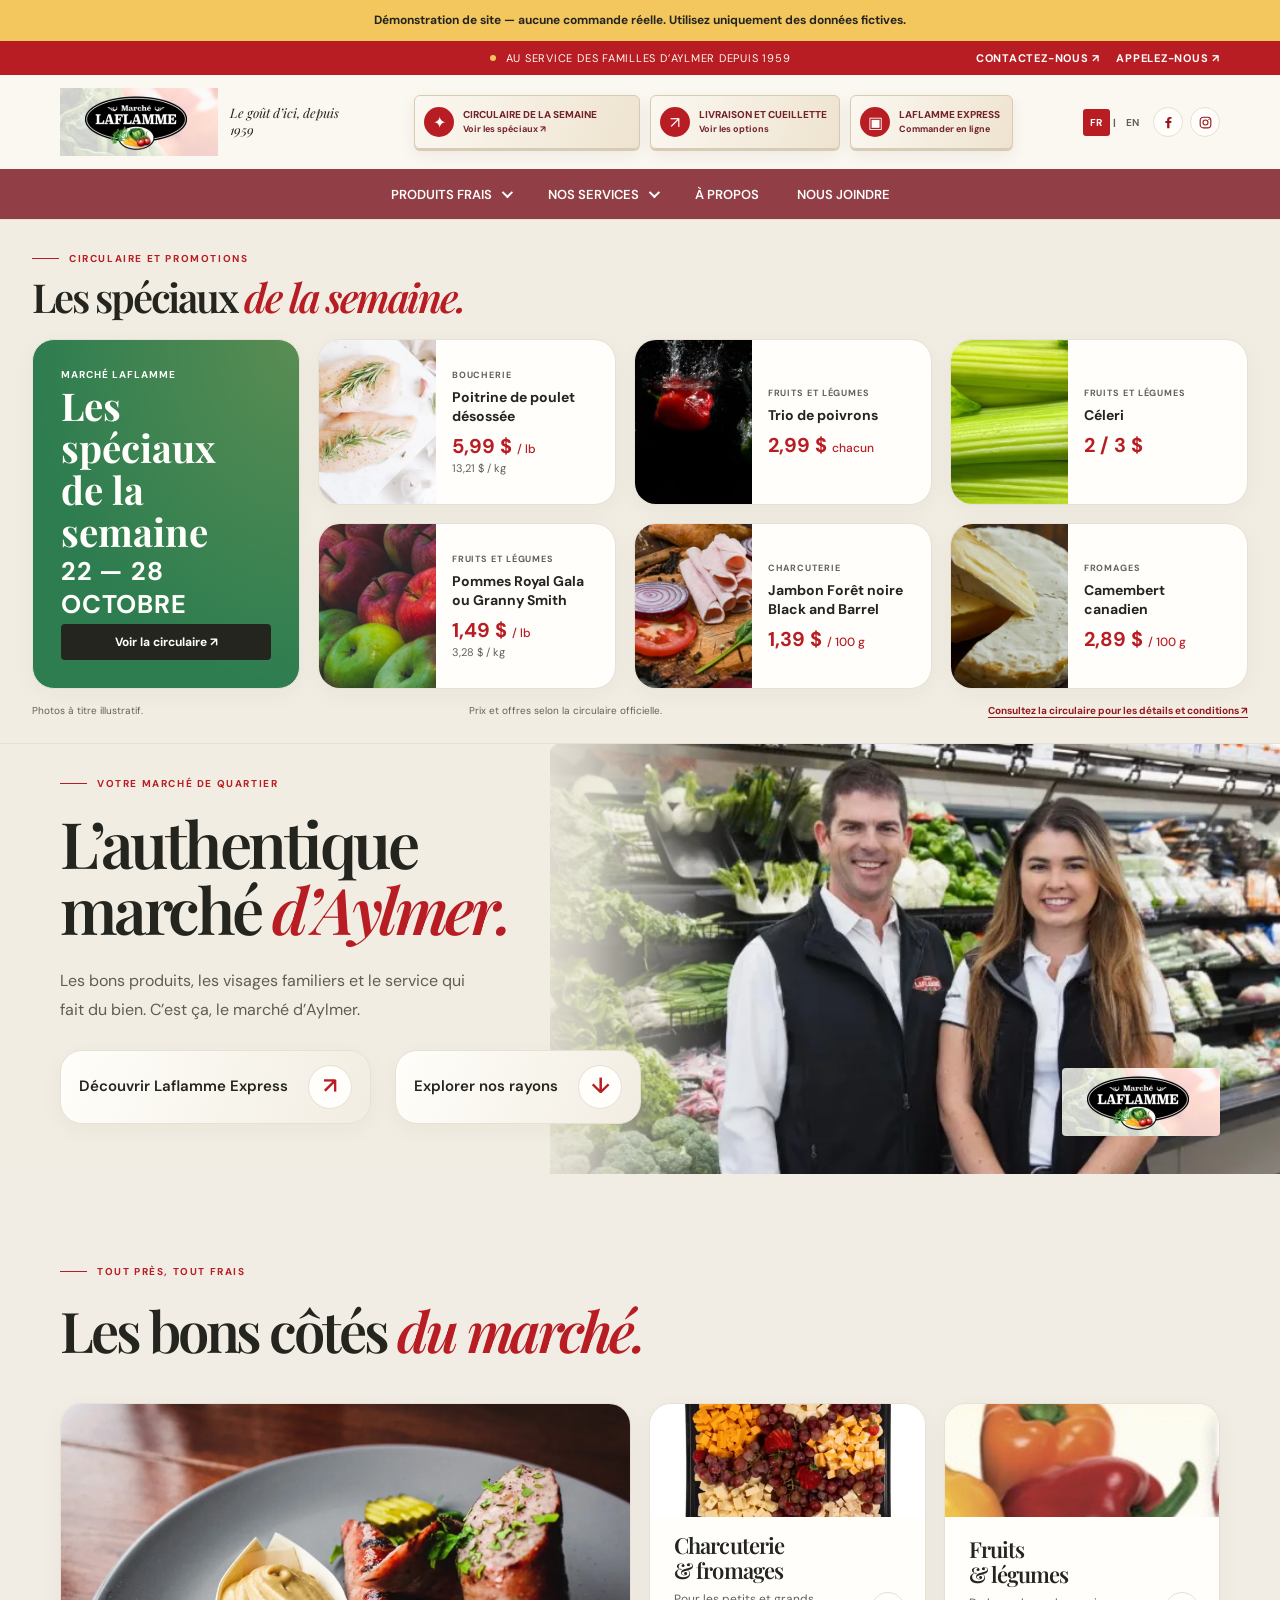
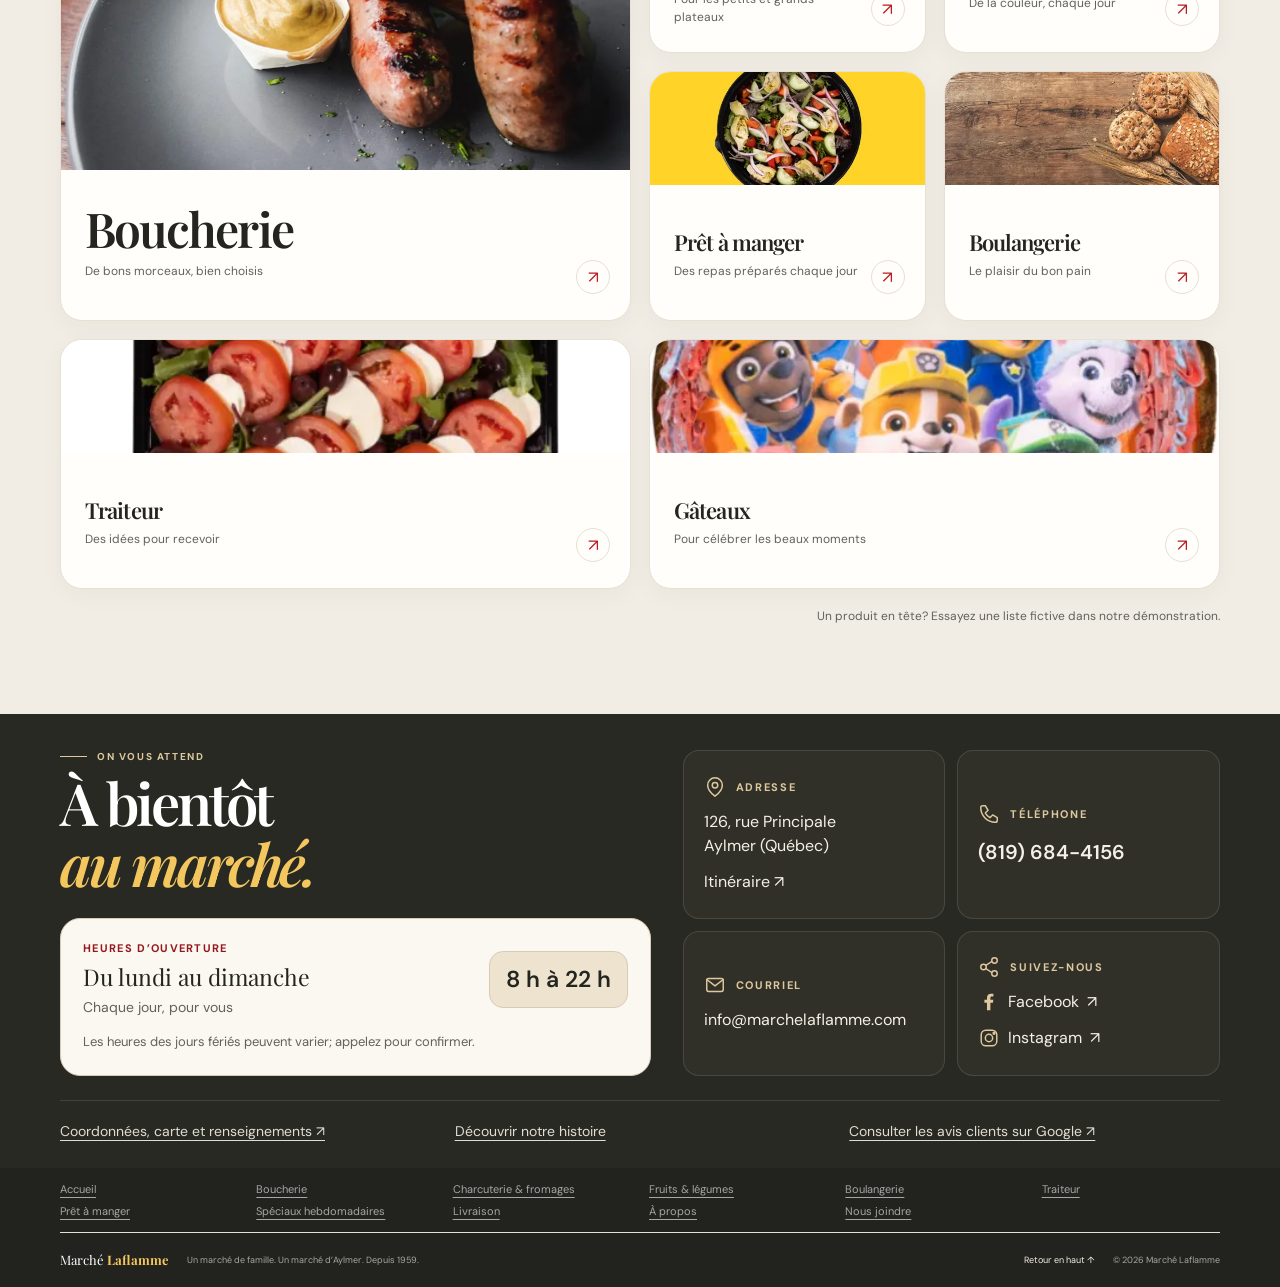
==== commit 8c237609: "g" ====
--- a/index.html
+++ b/index.html
@@ -135,6 +135,22 @@
                 <p class="specials-card__unit">3,28 $ / kg</p>
               </div>
             </article>
+            <article class="specials-card">
+              <div class="specials-card__image specials-card__image--ham" aria-hidden="true"></div>
+              <div class="specials-card__details">
+                <p class="specials-card__category">Charcuterie</p>
+                <h3>Jambon Forêt noire Black and Barrel</h3>
+                <p class="specials-card__price">1,39 $ <span>/ 100 g</span></p>
+              </div>
+            </article>
+            <article class="specials-card">
+              <div class="specials-card__image specials-card__image--camembert" aria-hidden="true"></div>
+              <div class="specials-card__details">
+                <p class="specials-card__category">Fromages</p>
+                <h3>Camembert canadien</h3>
+                <p class="specials-card__price">2,89 $ <span>/ 100 g</span></p>
+              </div>
+            </article>
           </div>
 
           <p class="specials__note">
--- a/styles.css
+++ b/styles.css
@@ -4106,8 +4106,22 @@
   padding: 0;
 }
 
+.specials__inner {
+  width: min(1600px, calc(100% - 64px));
+  margin-left: 32px;
+  margin-right: auto;
+}
+
+.specials-card__image--ham {
+  background-image: url("./assets/specials-ham.webp");
+}
+
+.specials-card__image--camembert {
+  background-image: url("./assets/specials-camembert.webp");
+}
+
 .specials__rail--bento .specials-card--flyer {
-  grid-row: span 2;
+  grid-row: span 3;
   min-height: 350px;
   padding: 28px;
   background: radial-gradient(ellipse at top right, rgba(244, 199, 94, .22), transparent 70%), var(--green);
@@ -4136,6 +4150,20 @@
 
 .specials__rail--bento .specials-card__flyer-title {
   font-size: clamp(28px, 3vw, 40px);
+}
+
+@media (min-width: 1250px) {
+  .specials__rail--bento {
+    grid-template-columns: minmax(0, .9fr) repeat(3, minmax(0, 1fr));
+  }
+
+  .specials__rail--bento .specials-card--flyer {
+    grid-row: span 2;
+  }
+
+  .specials__rail--bento .specials-card:not(.specials-card--flyer) {
+    grid-template-columns: minmax(0, .65fr) minmax(0, 1fr);
+  }
 }
 
 .catering-grid--bento {
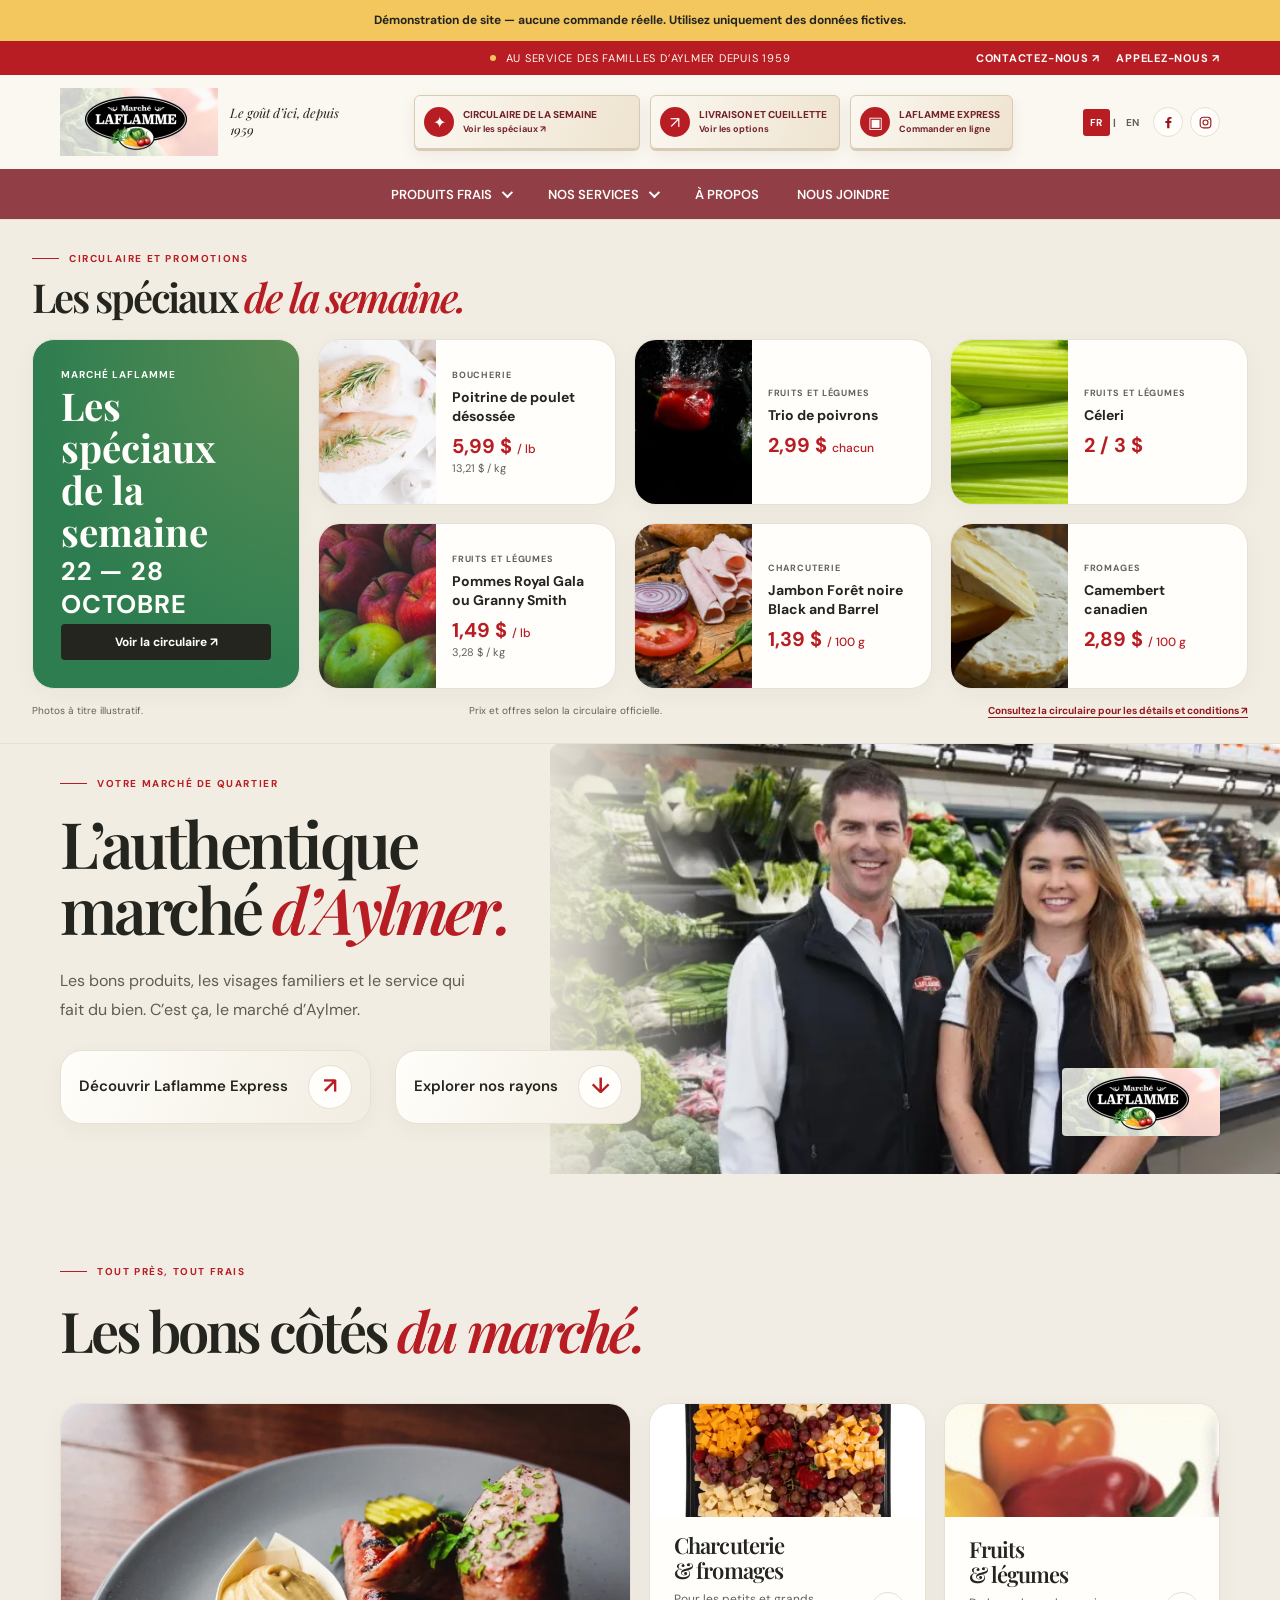
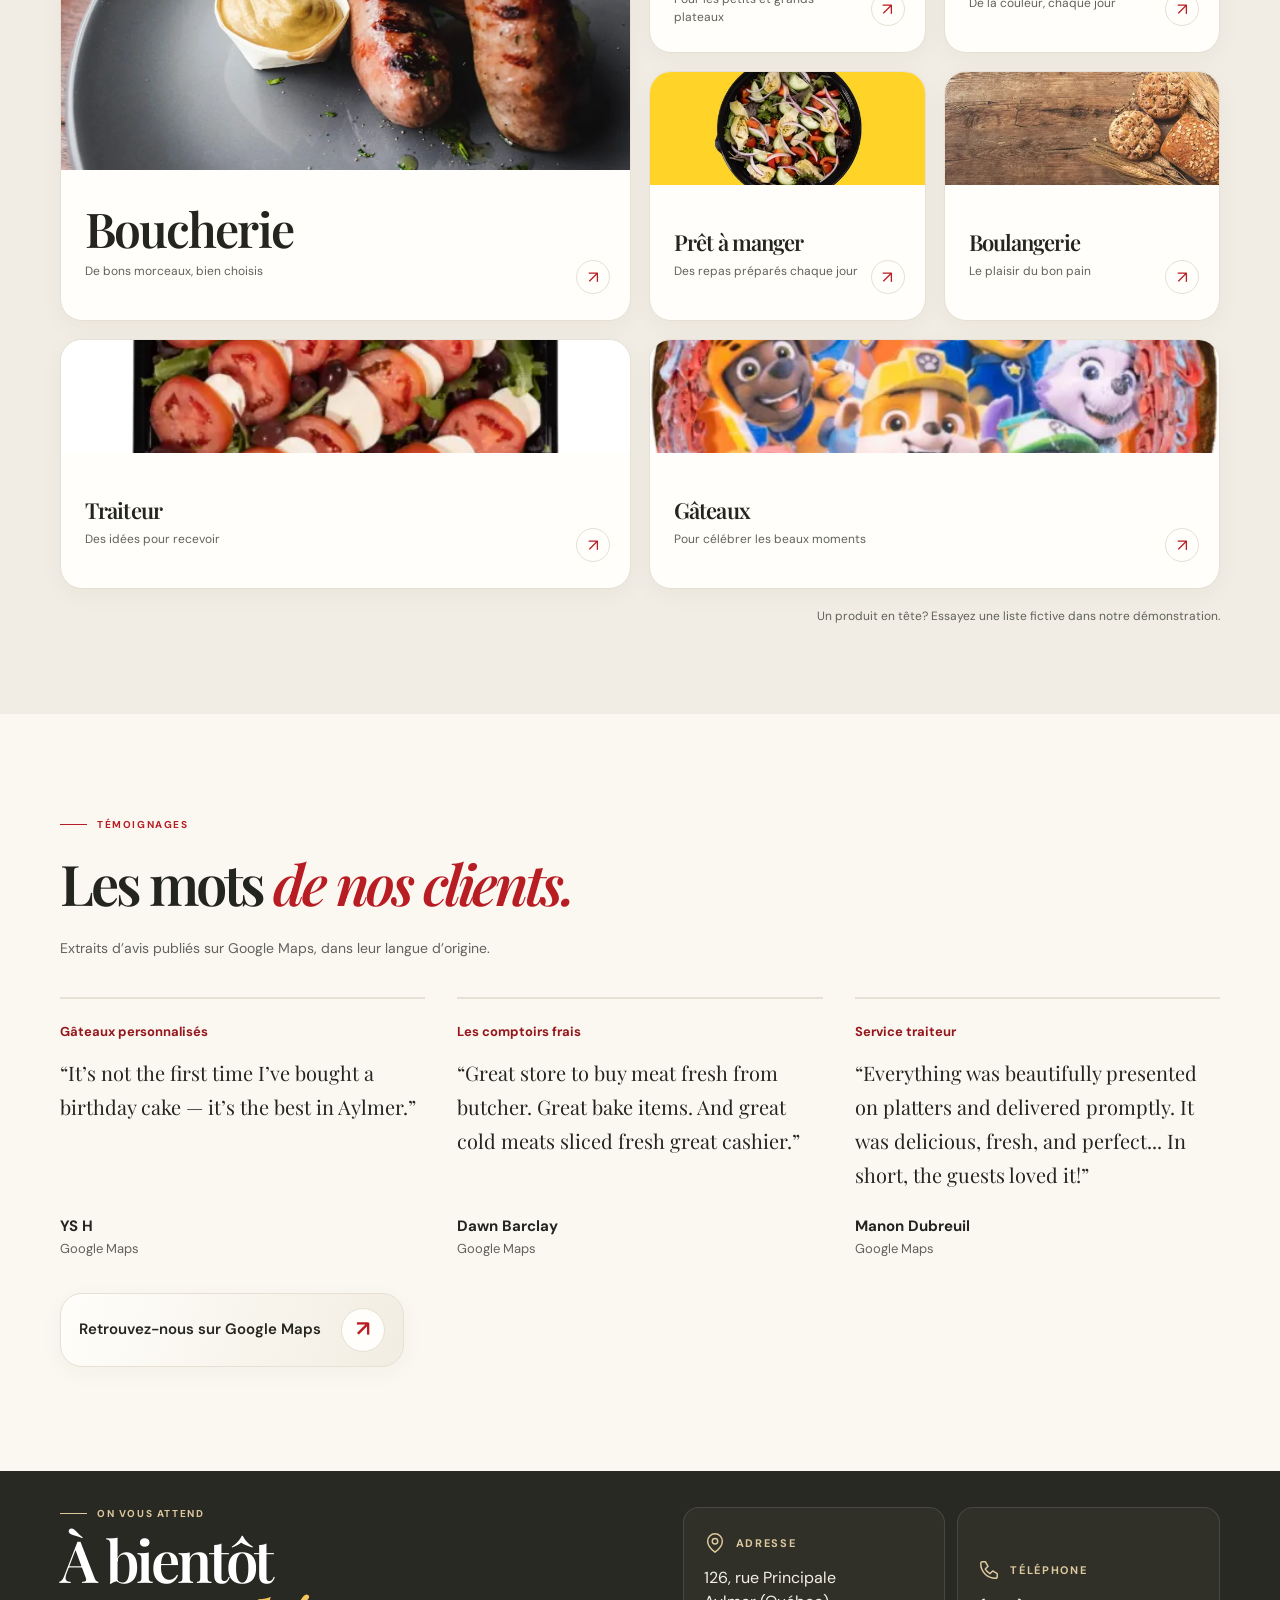
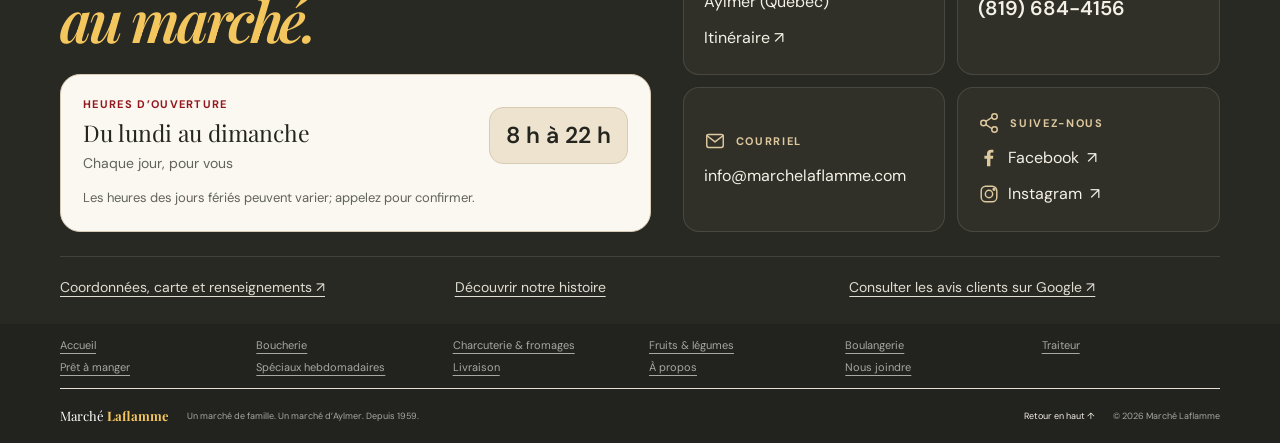
==== commit 3336c865: "f" ====
--- a/index.html
+++ b/index.html
@@ -21,9 +21,9 @@
     <noscript>
       <link href="https://fonts.googleapis.com/css2?family=DM+Sans:wght@400;500;600;700&family=Playfair+Display:wght@600;700;800&display=swap" rel="stylesheet">
     </noscript>
-    <link rel="stylesheet" href="./styles.css?v=20261025-specials-photos">
+    <link rel="stylesheet" href="./styles.css?v=20261103-reviews">
     <script src="./app.js?v=20261025-pages" defer></script>
-    <script src="./language.js" defer></script>
+    <script src="./language.js?v=20261103-reviews" defer></script>
   </head>
   <body>
     <a class="skip-link" href="#contenu">Passer au contenu</a>
@@ -70,7 +70,7 @@
           <a href="./service-traiteur.html">Traiteur</a>
           <a href="./boulangerie.html#gateaux">Gâteaux personnalisés</a>
           <a href="./a-propos.html">Notre marché</a>
-          <a href="#contact">Nous joindre</a>
+          <a href="./contact.html">Nous joindre</a>
           <a class="button button--small button--red navigation__cta" href="./livraison.html#commande">
             Essayer la démo
             <span aria-hidden="true">↗</span>
@@ -240,6 +240,41 @@
         </div>
       </section>
 
+      <section class="testimonials section-pad" aria-labelledby="testimonials-title">
+        <div class="container">
+          <div class="section-heading">
+            <div>
+              <p class="eyebrow"><span class="eyebrow__line"></span> Témoignages</p>
+              <h2 id="testimonials-title">Les mots <em>de nos clients.</em></h2>
+            </div>
+          </div>
+          <p class="testimonials__intro">Extraits d’avis publiés sur Google Maps, dans leur langue d’origine.</p>
+          <div class="testimonials__grid">
+            <figure class="testimonial">
+              <p class="testimonial__topic">Gâteaux personnalisés</p>
+              <blockquote lang="en">
+                <p>“It’s not the first time I’ve bought a birthday cake — it’s the best in Aylmer.”</p>
+              </blockquote>
+              <figcaption><span class="testimonial__author">YS H</span><span>Google Maps</span></figcaption>
+            </figure>
+            <figure class="testimonial">
+              <p class="testimonial__topic">Les comptoirs frais</p>
+              <blockquote lang="en">
+                <p>“Great store to buy meat fresh from butcher. Great bake items. And great cold meats sliced fresh great cashier.”</p>
+              </blockquote>
+              <figcaption><span class="testimonial__author">Dawn Barclay</span><span>Google Maps</span></figcaption>
+            </figure>
+            <figure class="testimonial">
+              <p class="testimonial__topic">Service traiteur</p>
+              <blockquote lang="en">
+                <p>“Everything was beautifully presented on platters and delivered promptly. It was delicious, fresh, and perfect... In short, the guests loved it!”</p>
+              </blockquote>
+              <figcaption><span class="testimonial__author">Manon Dubreuil</span><span>Google Maps</span></figcaption>
+            </figure>
+          </div>
+          <a class="text-link text-link--red testimonials__link" href="https://maps.google.com/?q=March%C3%A9+Laflamme+126+rue+Principale+Gatineau" target="_blank" rel="noopener noreferrer">Retrouvez-nous sur Google Maps <span aria-hidden="true">↗</span></a>
+        </div>
+      </section>
     </main>
 
     <footer class="site-footer">
--- a/styles.css
+++ b/styles.css
@@ -1253,6 +1253,73 @@
   padding-top: 91px;
   padding-bottom: 90px;
   background: #f1ede4;
+}
+
+.testimonials {
+  background: var(--paper);
+}
+
+.testimonials__intro {
+  margin: -20px 0 36px;
+  color: var(--muted);
+  font-size: 14px;
+  line-height: 1.7;
+}
+
+.testimonials__grid {
+  display: grid;
+  grid-template-columns: repeat(3, minmax(0, 1fr));
+  gap: 32px;
+}
+
+.testimonial {
+  display: flex;
+  flex-direction: column;
+  margin: 0;
+  padding-top: 24px;
+  border-top: 2px solid var(--line);
+}
+
+.testimonial__topic {
+  margin: 0 0 16px;
+  color: var(--red-dark);
+  font-size: 13px;
+  font-weight: 700;
+}
+
+.testimonial blockquote {
+  margin: 0 0 24px;
+  font-family: var(--serif);
+  font-size: 20px;
+  line-height: 1.7;
+}
+
+.testimonial blockquote p {
+  margin: 0;
+}
+
+.testimonial figcaption {
+  display: grid;
+  gap: 4px;
+  margin-top: auto;
+  color: var(--muted);
+  font-size: 13px;
+}
+
+.testimonial__author {
+  color: var(--ink);
+  font-size: 15px;
+  font-weight: 700;
+}
+
+.testimonials__link {
+  margin-top: 36px;
+}
+
+@media (max-width: 900px) {
+  .testimonials__grid {
+    grid-template-columns: 1fr;
+  }
 }
 
 .section-heading {
